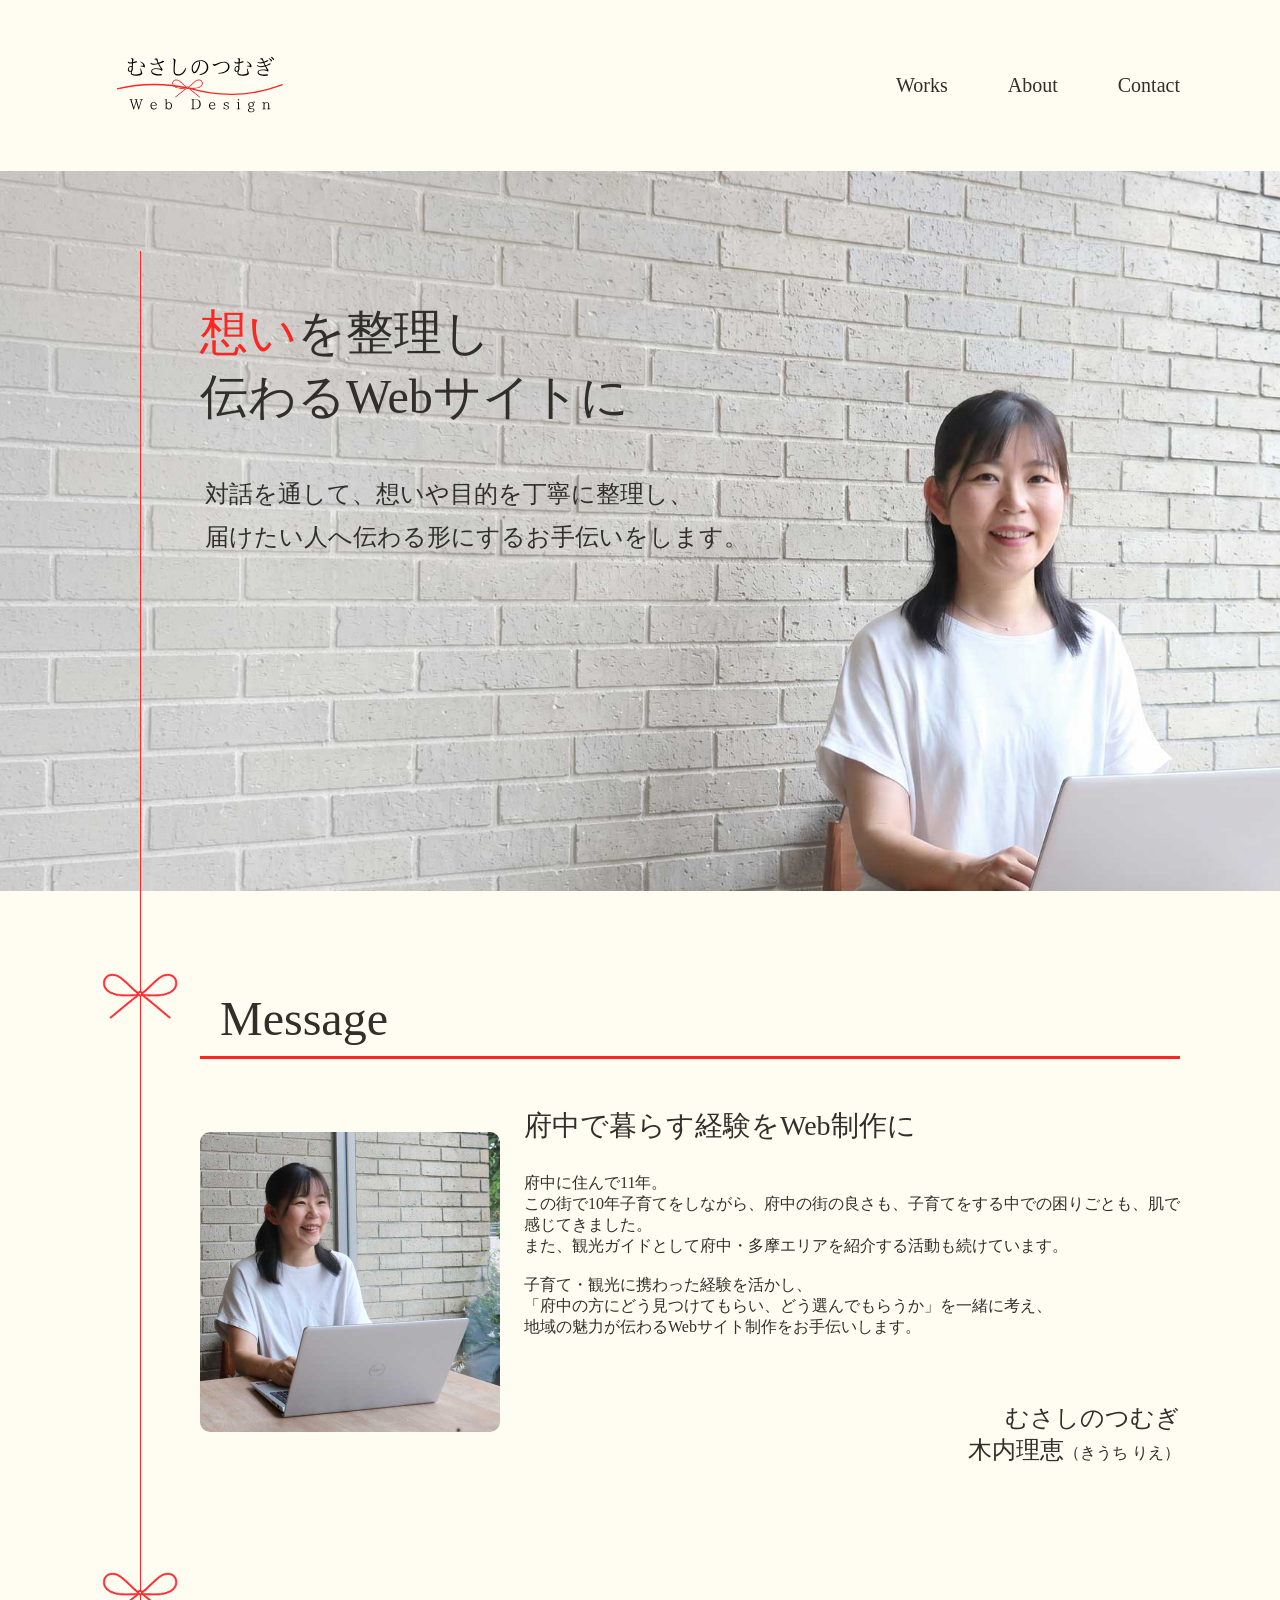
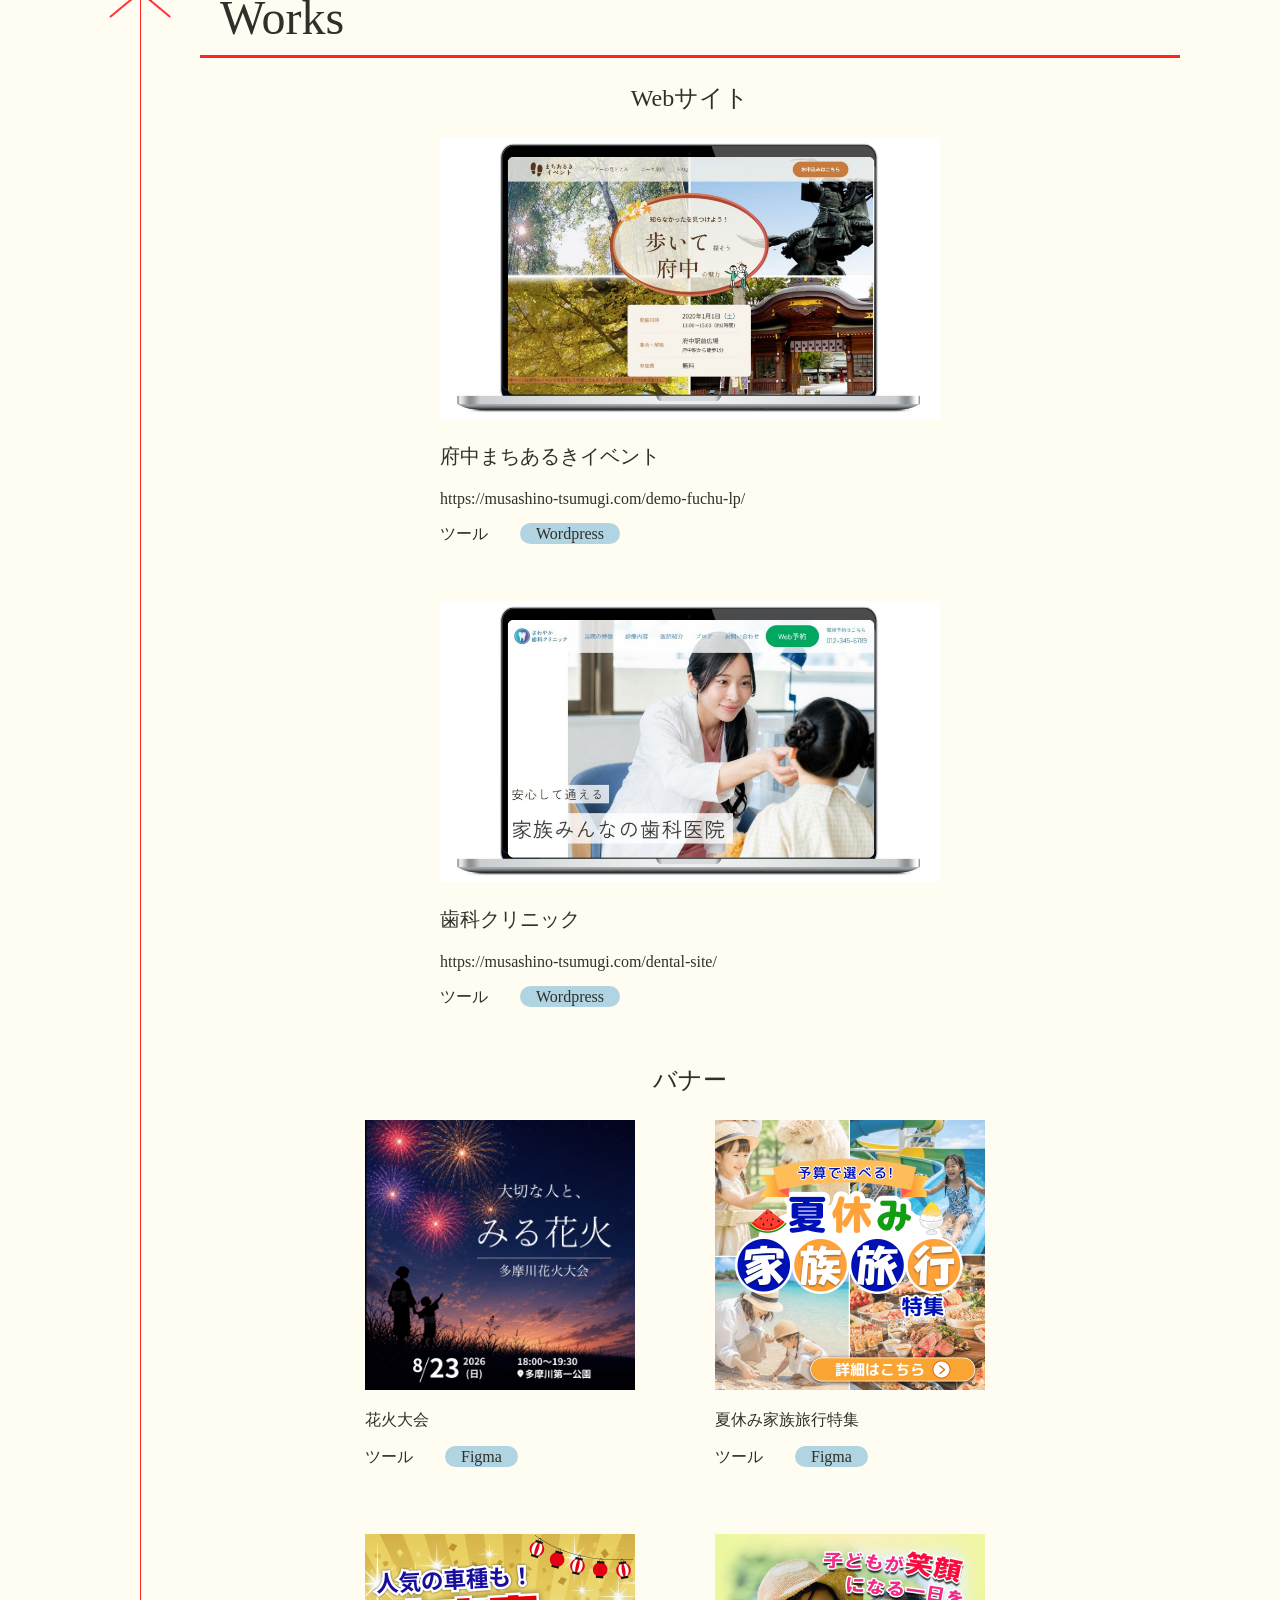
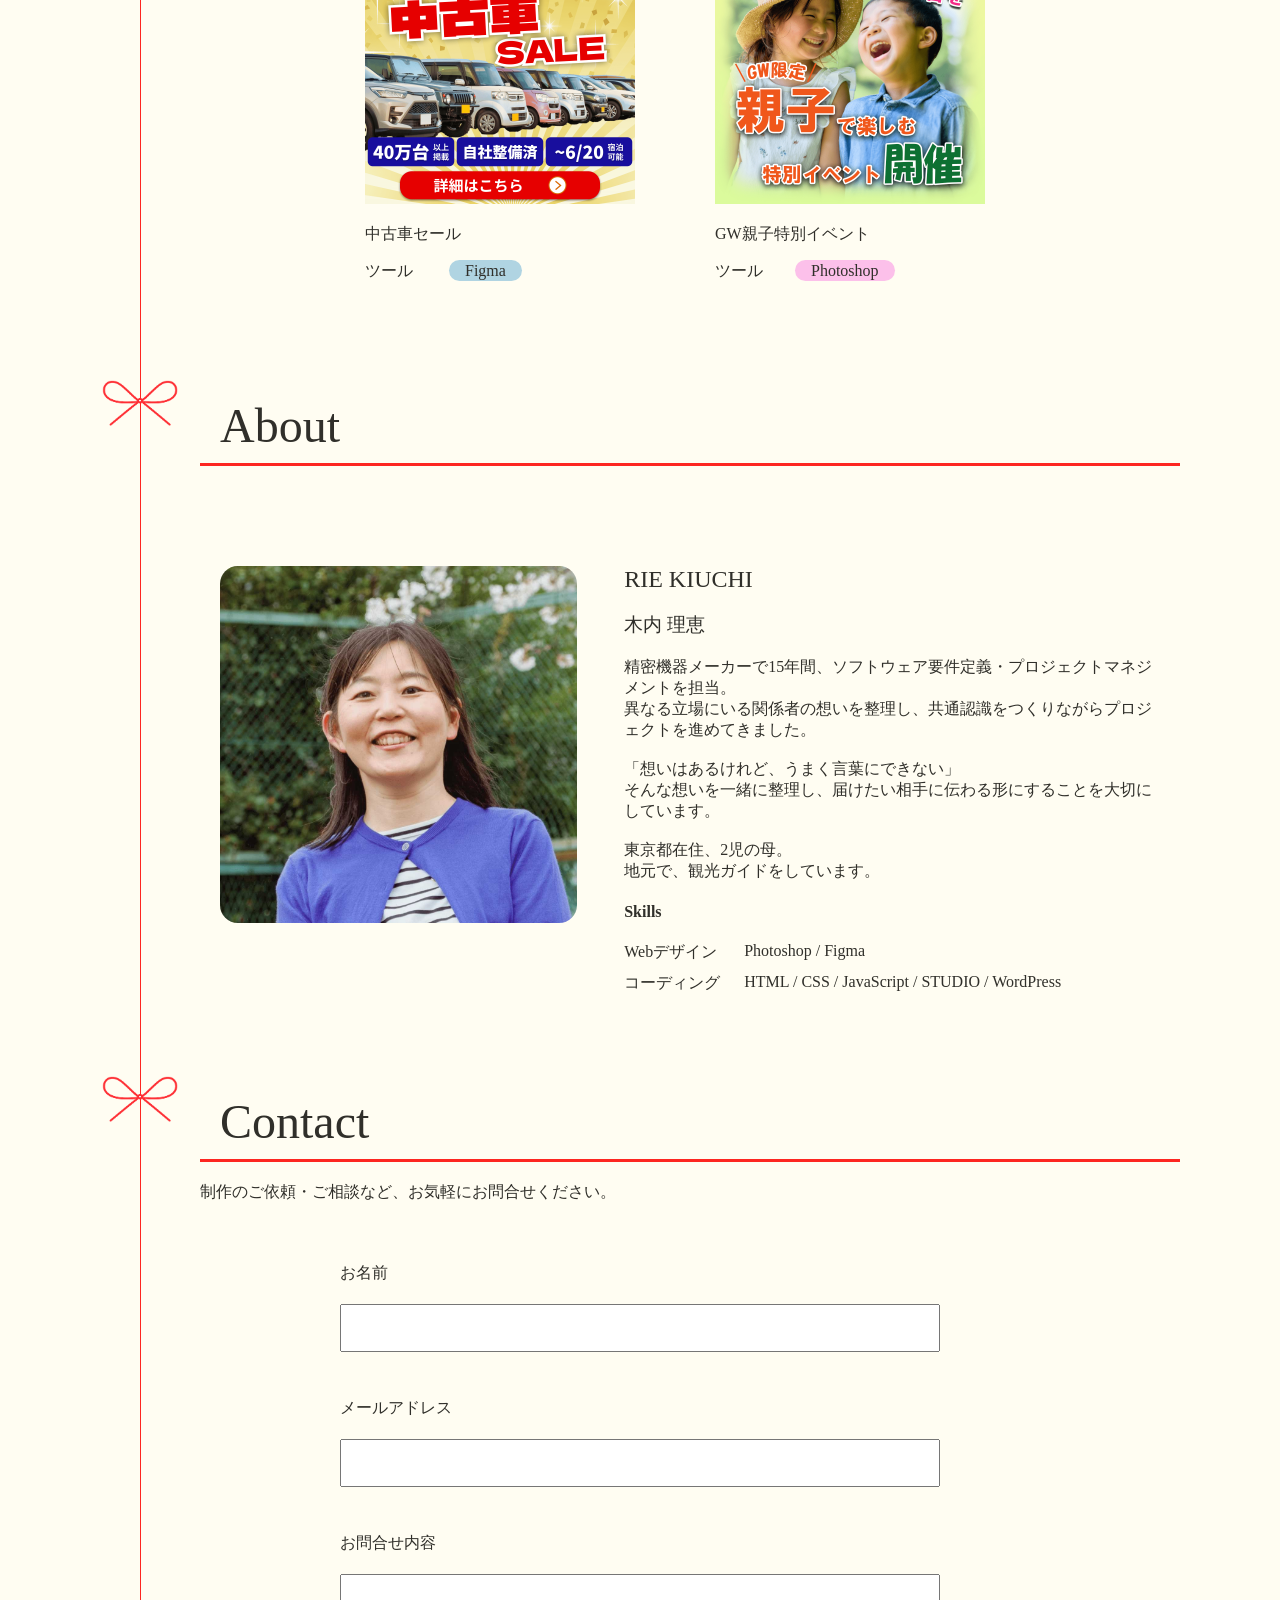
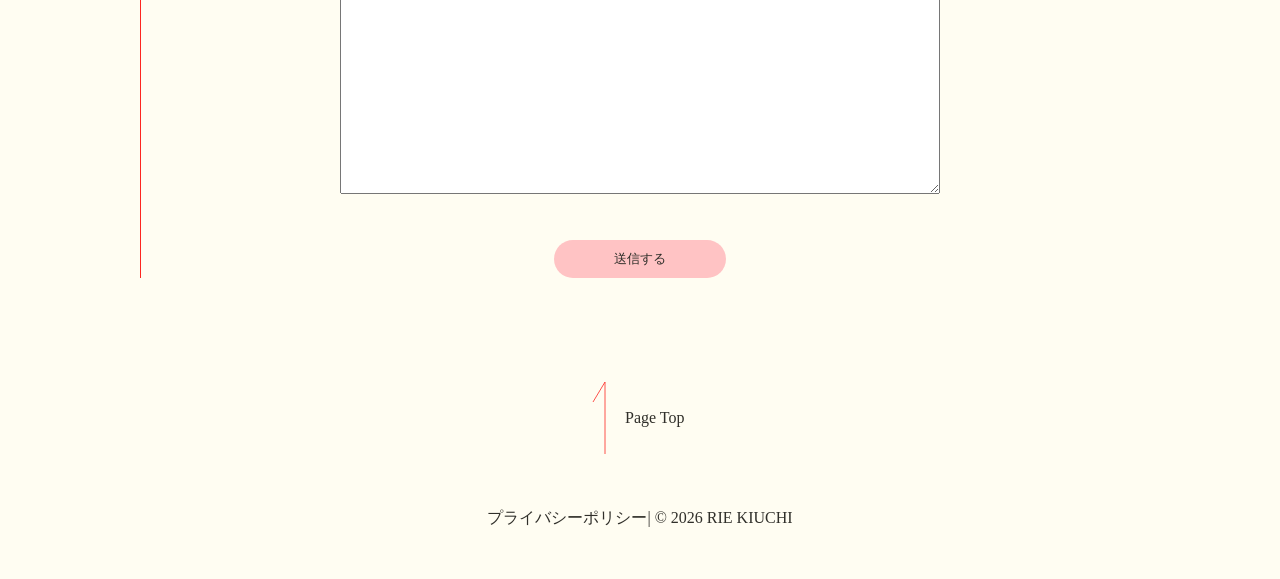
==== index.html @ 9f02e47b "スパム対策を追加" ====
<!doctype html>
<html lang="ja">
  <head>
    <meta charset="UTF-8" />
    <meta
      name="description"
      content="府中・多摩エリアのWebサイト制作を承ります。「府中の方にどう見つけてもらい、どう選んでもらうか」を一緒に考え、地域の魅力が伝わるWebサイト制作をお手伝いします。"
    />
    <meta name="viewport" content="width=device-width, initial-scale=1.0" />
    <link rel="stylesheet" href="css/style.css" />
    <link rel="icon" href="img/favicon.png" />
    <title>
      府中・多摩エリアの小規模事業者向けWebサイト制作｜むさしのつむぎ
    </title>
  </head>
  <body>
    <!-- ヘッダー -->
    <header class="header">
      <!-- 名前 -->
      <div class="header-logo">
        <a href="index.html">
          <img
            class="header-logo-img"
            src="img/musashinotsumugi.svg"
            alt="むさしのつむぎロゴ"
          />
        </a>
      </div>

      <!-- ナビゲーション -->
      <nav id="navigation">
        <ul>
          <li><a href="index.html#works">Works</a></li>
          <li><a href="index.html#about">About</a></li>
          <li><a href="index.html#contact">Contact</a></li>
        </ul>
      </nav>
      <button id="hamburger-button" type="button">
        <span></span>
        <span></span>
        <span></span>
      </button>
    </header>

    <!-- 糸を含めた全体 糸の位置を決めるために、基準を決める -->
    <div class="page-wrapper">
      <!-- Main Visual -->
      <main>
        <article>
          <section id="main-visual">
            <picture>
              <!-- 500px以下：スマホ用 -->
              <source media="(max-width: 500px)" srcset="img/hero-sp.jpg" />
              <!-- 767px以下：タブレット用 -->
              <source media="(max-width: 767px)" srcset="img/hero-tablet.jpg" />
              <!-- 768px以上：PC用 -->
              <img
                class="my-photo"
                src="img/Firefly-hero2expand_2.jpg"
                alt="自画像"
              />
            </picture>
            <div id="thread-line-top"></div>
            <div class="main-message thread-content">
              <h1 class="main-text">
                <span>想い</span>を整理し<br />伝わるWebサイトに
              </h1>
              <h2 class="sub-text">
                対話を通して、想いや目的を丁寧に整理し、<br />
                届けたい人へ伝わる形にするお手伝いをします。
              </h2>
            </div>
          </section>

          <section id="my-message" class="thread-sections">
            <div class="thread-line"></div>
            <div class="thread-content">
              <div class="section-title-wrapper">
                <h2 class="section-title">Message</h2>
                <img class="ribbon-sp" src="img/ribbon2.png" alt="リボン" />
              </div>
              <img class="ribbon-pc" src="img/ribbon2.png" alt="リボン" />
              <div class="message-area">
                <div class="message-photo">
                  <img src="img/my-photo.jpg" alt="自己紹介写真" />
                </div>
                <div class="message-contents">
                  <h3 class="message-title">府中で暮らす経験をWeb制作に</h3>
                  <p>
                    府中に住んで11年。<br />
                    この街で10年子育てをしながら、府中の街の良さも、子育てをする中での困りごとも、肌で感じてきました。<br />
                    また、観光ガイドとして府中・多摩エリアを紹介する活動も続けています。<br />
                    <br />
                    子育て・観光に携わった経験を活かし、<br />
                    「府中の方にどう見つけてもらい、どう選んでもらうか」を一緒に考え、<br />
                    地域の魅力が伝わるWebサイト制作をお手伝いします。<br />
                  </p>
                </div>
                <div class="my-name">
                  <p>
                    むさしのつむぎ<br />
                    木内理恵<span class="my-name-s">（きうち りえ）</span>
                  </p>
                </div>
              </div>
            </div>
          </section>

          <section id="works" class="thread-sections">
            <div class="thread-line"></div>
            <div class="thread-content">
              <div class="section-title-wrapper">
                <h2 class="section-title">Works</h2>
                <img class="ribbon-sp" src="img/ribbon2.png" alt="リボン" />
              </div>
              <img class="ribbon-pc" src="img/ribbon2.png" alt="リボン" />

              <h3 class="works-title">Webサイト</h3>
              <div class="card-area">
                <div class="cards-lp">
                  <img src="img/fuchu-lp-pc.jpg" alt="まち歩きイベントLP" />
                  <p class="card-title">府中まちあるきイベント</p>
                  <p>
                    <a href="https://musashino-tsumugi.com/demo-fuchu-lp/"
                      >https://musashino-tsumugi.com/demo-fuchu-lp/</a
                    >
                  </p>
                  <p>
                    <span class="source">ツール</span
                    ><span class="tool-figma">Wordpress</span>
                  </p>
                </div>
              </div>
              <div class="card-area">
                <div class="cards-lp">
                  <img src="img/clinic.jpg" alt="歯科クリニックHP" />
                  <p class="card-title">歯科クリニック</p>
                  <p>
                    <a href="https://musashino-tsumugi.com/dental-site/"
                      >https://musashino-tsumugi.com/dental-site/</a
                    >
                  </p>
                  <p>
                    <span class="source">ツール</span
                    ><span class="tool-figma">Wordpress</span>
                  </p>
                </div>
              </div>
              <h3 class="works-title">バナー</h3>
              <div class="card-area">
                <div class="cards-banner">
                  <img
                    src="img/14771_kiuchirie_01_fireworks.png"
                    alt="花火大会"
                  />
                  <p>花火大会</p>
                  <p>
                    <span class="source">ツール</span
                    ><span class="tool-figma">Figma</span>
                  </p>
                </div>
                <div class="cards-banner">
                  <img src="img/14771_kiuchirie_01.png" alt="夏休み家族旅行" />
                  <p>夏休み家族旅行特集</p>
                  <p>
                    <span class="source">ツール</span
                    ><span class="tool-figma">Figma</span>
                  </p>
                </div>
                <div class="cards-banner">
                  <img src="img/14771_kiuchirie_02.png" alt="中古車セール" />
                  <p>中古車セール</p>
                  <p>
                    <span class="source">ツール</span>
                    <span class="tool-figma">Figma</span>
                  </p>
                </div>
                <div class="cards-banner">
                  <img
                    src="img/BW_banner_yellow_r2.png"
                    alt="GW親子特別イベント"
                  />
                  <p>GW親子特別イベント</p>
                  <p>
                    <span class="source">ツール</span
                    ><span class="tool-photoshop">Photoshop</span>
                  </p>
                </div>
              </div>
            </div>
          </section>

          <section id="about" class="thread-sections">
            <div class="thread-line"></div>
            <div class="thread-content">
              <div class="section-title-wrapper">
                <h2 class="section-title">About</h2>
                <img class="ribbon-sp" src="img/ribbon2.png" alt="リボン" />
              </div>
              <img class="ribbon-pc" src="img/ribbon2.png" alt="リボン" />
              <div class="about-container">
                <div class="about-img">
                  <img
                    class="about-photo"
                    src="img/my-photo-about.jpg"
                    alt="自分の写真"
                  />
                </div>
                <div class="about-text">
                  <h2>RIE KIUCHI</h2>
                  <h3>木内 理恵</h3>
                  <p>
                    精密機器メーカーで15年間、ソフトウェア要件定義・プロジェクトマネジメントを担当。<br />
                    異なる立場にいる関係者の想いを整理し、共通認識をつくりながらプロジェクトを進めてきました。<br />
                    <br />
                    「想いはあるけれど、うまく言葉にできない」<br />
                    そんな想いを一緒に整理し、届けたい相手に伝わる形にすることを大切にしています。<br />
                    <br />
                    東京都在住、2児の母。<br />
                    地元で、観光ガイドをしています。<br />
                  </p>
                  <h4>Skills</h4>
                  <div id="skill-grid">
                    <div>Webデザイン</div>
                    <div>Photoshop / Figma</div>

                    <div>コーディング</div>
                    <div>HTML / CSS / JavaScript / STUDIO / WordPress</div>
                  </div>
                </div>
              </div>
            </div>
          </section>

          <section id="contact" class="thread-sections">
            <div class="thread-line"></div>
            <div class="thread-content">
              <div class="section-title-wrapper">
                <h2 class="section-title">Contact</h2>
                <img class="ribbon-sp" src="img/ribbon2.png" alt="リボン" />
              </div>
              <img class="ribbon-pc" src="img/ribbon2.png" alt="リボン" />
              <p>制作のご依頼・ご相談など、お気軽にお問合せください。</p>
            </div>

            <!-- 以下、コンタクトフォームのサーバー部分が実装されるまでの仮実装 -->
            <!-- <p>rie.kiuchi.studio@gmail.com</p> -->

            <form id="contact-form" action="send.php" method="post">

              <!-- スパム対策 -->
              <div class="honeypot" aria-hidden="true">
                <label for="website">Website</label>
                <input
                  type="text"
                  name="website"
                  id="website"
                  tabindex="-1"
                  autocomplete="off"
                />
              </div>

              <div class="contact-table">
                <div class="form-row first-row">
                  <div class="table-title">
                    <label for="yourname">お名前</label>
                  </div>
                  <div class="table-input">
                    <input type="text" name="yourname" id="yourname" />
                    <p class="error-message"></p>
                  </div>
                </div>
                <div class="form-row">
                  <div class="table-title">
                    <label for="email">メールアドレス</label>
                  </div>
                  <div class="table-input">
                    <input type="email" name="email" id="email" />
                    <p class="error-message"></p>
                  </div>
                </div>
                <div class="form-row">
                  <div class="table-title">
                    <label for="message">お問合せ内容</label>
                  </div>
                  <div class="table-input">
                    <textarea name="message" id="message"></textarea>
                    <p class="error-message"></p>
                  </div>
                </div>
              </div>
              <input
                type="submit"
                value="送信する"
                id="send-button"
                class="send-button-design"
              />
            </form>
          </section>
        </article>
      </main>
    </div>
    <footer>
      <a href="#" class="pagetop">
        <img class="arrow" src="img/page-top.svg" alt="arrow" />
        <div class="pagetop-text">Page Top</div>
      </a>
      <div class="copyright">
        <a href="privacy/index.html" class="privacy">プライバシーポリシー|</a>
        <span>&copy; 2026 RIE KIUCHI</span>
      </div>
    </footer>
    <script src="js/top.js"></script>
  </body>
</html>
---- css/style.css ----
:root {
  --body-color: #FFFDF2;
  --ribbon-color: #FD2621;
  --button-color: #FFC3C4;
  --text-color: #302f2a;
  --thread-space: 100px; /* 糸のレーンを左に100px確保している */  
  --thread-left: 40px; /* 糸が引かれている左からの位置*/
}

* {
    box-sizing: border-box;
}

html {
    scroll-behavior: smooth;
}

h1,h2,h3 {
    font-weight: 500;
}

body {
    color: var(--text-color);
    margin:0 auto;
    font-family: "Hiragino Mincho ProN", "Shippori Mincho Regular", serif;
    font-weight: 400;
    background-color: var(--body-color);
}

a {
    text-decoration: none;
    color: var(--text-color);
}

a:hover {
    opacity: 50%;
}

.section-title {
    font-size: 48px;
    text-align: left;
    margin-top: 100px;
    margin-bottom: 20px;
    padding: 0 0 10px 20px;
    border-bottom: solid 3px var(--ribbon-color);
}

.ribbon-pc {
    position: absolute;
    left: 0px;
    top: -20px;    
    width: 80px;
    height: 50px;
    z-index: 5;
    opacity: 0;
    transition: opacity 1s ease;     
}

.ribbon-pc.scroll {
    opacity: 1;
}

.ribbon-sp {
    display: none;
}

/* .ribbon-pc(position: absolute)の基準にするため、
   セクション共通で position: relative を持たせる */
.thread-sections {
    position: relative;
    scroll-margin-top: 40px;
}

/* 糸のレーン分、左側を空ける共通クラス。
   各セクションの中身をまとめて1つのdivで囲み、そのdivにだけ付ける。
   margin-leftなのは、中の要素が別途 padding-left を持っていても競合しないようにするため */
.thread-content {
    margin-left: var(--thread-space);
}


/* 糸含む全体 */
.page-wrapper {
    position: relative;
    max-width: 1080px;
    margin: 0 auto;
}

/* 糸 */

/* メインセクションの糸 */
#thread-line-top {
    position: absolute;
    top: 80px;
    left: var(--thread-left);
    width: 1px;
    height: calc(100% + 20px);
    background-color: var(--ribbon-color);
    z-index: 5;
    /* 糸の動き */
    transform: scaleY(0);
    transform-origin: top;
    transition: transform 1.5s ease 0.5s;
}

#thread-line-top.scroll {
    transform: scaleY(1);
}

/* 他セクションの糸 */
.thread-line {
    position: absolute;
    left: var(--thread-left);
    width: 1px;
    height: calc(100% + 100px);
    background-color: var(--ribbon-color);
    z-index: 5;
    transform: scaleY(0);
    transform-origin: top;
    transition: transform 2.5s ease 0.5s;
}

.thread-line.scroll {
    transform: scaleY(1);
}

/* 最後のセクションのみ糸を短く */
#contact .thread-line {
    height: 100%;
}

/* ナビゲーション */
#hamburger-button {
    display: none;
}

.header{
    max-width: 1700px;
    margin: 50px auto;
    display: flex;
    justify-content: space-between;
    align-items: center;
    padding: 0 100px;
}

.header-logo {
    width: 200px;
}

.header-logo-img {
    width: 100%;
}

#navigation ul {
    font-size: 20px;
    display: flex;
    padding-left: 0;
    column-gap: 60px;
}

#navigation li {
    list-style: none;
}

#navigation a:hover {
    /* text-decoration: underline; */
    opacity: 50%;
}


/* Main Visual */
#main-visual {
    position: relative;
    /* height: 80vh; */
    height: clamp(600px, 80vh, 750px);
}

.main-message {
    width: 60%;
}

.main-text {
    position: relative; 
    font-size: 48px;
    z-index: 12;
    margin: 0;
    padding: 130px 0 0 0;
    font-weight: 300;
}

.main-text > span {
    color: var(--ribbon-color);
}

.sub-text{
    position: relative;
    padding: 24px 0 0 5px;
    z-index: 11;
    font-size: 24px;   
    font-weight: 300;
    line-height: 1.8;
}

.my-photo {
    /* ヒーローエリアの画像は、pagewrapper=1080pxより左右200pxずつ大きめに表示する */
    position: absolute;
    left: -200px;
    width: calc(100% + 400px);
    height: 100%;
    object-fit: cover;
    object-position: right center;
    z-index: 1;
}

/* Message */
.message-area {
    display: grid;
    grid-template-columns: 300px 1fr;
    grid-template-areas:
        "photo contents"
        "photo name";
    align-items: center;
    gap: 24px;
}

.message-photo {
    grid-area: photo;
    width: 300px;
}

.message-photo img {
    width: 100%;
    border-radius: 10px;
}

.message-contents {
    grid-area: contents;
}

.message-title {
    font-size: 28px;
    font-weight: 400;
}

.my-name {
    text-align: right;
    font-size: 24px;
}


.my-name-s {
    font-size: 16px;   
}

/* Works */

.works-title{
    font-size: 24px;
    text-align: center;
}

.card-area {
    display: flex;
    flex-wrap: wrap;
    justify-content: center;
    gap: 50px 50px;
    margin-bottom: 40px;
}

.card-title {
    font-size: 20px;
    font-weight: 400;
}

.cards-lp{
    width: 500px;
}

.cards-banner{
    width: 300px;
}

.cards-lp > img {
    width: 100%;
}

.cards-banner > img {
    width: 90%;
}

.source {
    display: inline-block;
    width: 80px;
}

.tool-figma {
    background-color: #B0D4E2;
    text-align: center;
    border-radius: 12px;
    padding: 2px 16px;    
}

.tool-photoshop {
    background-color: #FCC0EA;
    text-align: center;
    border-radius: 12px;
    padding: 2px 16px;
}

.tool-wordpress {
    background-color: #a4e7cb;
    text-align: center;
    border-radius: 12px;
    padding: 2px 16px;
}


/* About */

.about-container {
    display: flex;
    gap: 0 5%;
    margin-top: 100px;
    padding: 0 20px;
}

.about-img {
    width: 40%;
}

.about-photo {
    width: 100%;
    border-radius: 5%;
}

.about-text {
    width: 60%;
}

.about-text > h2 {
    margin: 0;
}

#skill-grid {
    display: grid;
    grid-template-columns: 120px 1fr;
    row-gap: 10px;
}

/* Contact */

/* #contact-form {
    display: none;
} */

.contact-table {
    width: 60%;
    max-width: 600px;
    margin: 40px auto 0;
}

.form-row {
    display: flex;
    flex-direction: column;
}

.table-title {
    padding: 20px 0 10px 0;    
}

.table-input {
    padding: 10px 0;
}

#yourname, #email {
    width: 100%;
    height: 48px;
}

#message {
    width: 100%;
    height: 220px;
}

.send-button-design {
    display: block; /* 中央揃えするためにはdivにする必要がある */
    width: fit-content; /* input(置換要素)以外(a, buttonなど)でも幅を中身に合わせて中央揃えを効かせる */
    margin: 16px auto 0;
    background-color: var(--button-color);
    border: none;
    padding: 10px 60px;
    border-radius: 30px;
    cursor: pointer;
    font-size: 20apx;
    font-family: inherit; /* 親を継承 */
    text-decoration: none;
    color: inherit; /* 親を継承 */
}

.send-button-design:hover{
    opacity: 0.8;
}

.error-message {
    color: var(--ribbon-color);
}

/* Footer */
.copyright {
    text-align: center;
    margin: 0 0 50px 0;
}

.privacy {
    text-decoration: none;
    color: var(--text-color);
}

.pagetop {
    display: flex;
    align-items: center;
    height: 80px;
    width: 110px;
    margin: 100px auto 50px auto;
    text-decoration: none;
    color: var(--text-color);
}

.arrow {
    height: 100%;
}

.pagetop:hover {
    opacity: 50%;
}

/* Privacy Policy */
.policy-content {
    max-width: 800px;
    margin: 0 auto;
    padding: 60px 40px 100px;
}

.policy-title {
    font-size: 40px;
    font-weight: 500;
    margin: 0 0 40px;
    padding-bottom: 16px;
    border-bottom: solid 3px var(--ribbon-color);
}

.policy-lead {
    line-height: 1.9;
    margin-bottom: 60px;
}

.policy-section {
    margin-bottom: 50px;
}

.policy-heading {
    font-size: 22px;
    font-weight: 500;
    margin: 0 0 16px;
    padding-bottom: 8px;
    border-bottom: solid 2px var(--ribbon-color);
}

.policy-subheading {
    font-size: 18px;
    font-weight: 500;
    margin: 24px 0 12px;
}

.policy-section p,
.policy-section ul,
.policy-section ol {
    line-height: 1.9;
    margin: 0 0 12px;
}

.policy-section ul,
.policy-section ol {
    padding-left: 1.4em;
}

.policy-end {
    text-align: right;
    margin: 0 0 80px;
}

.policy-home-link {
    display: inline-block;
    color: inherit;
}

/* Thank You */
#thankyou {
    width: 50%;
    margin: 200px auto 0 auto;
    text-align: center;
}

#thankyou .contents {
    margin: 10px 0 50px 0;
}

#home-button {
    font-size: 20px;
    background-color: var(--button-color);
    border: none;
    padding: 5px 30px;
    border-radius: 30px;
    font-family: inherit;
    text-decoration: none;
}

#home-button:visited {
    color: inherit;
}

#home-button:hover {
    opacity: 0.8;
}

/* スパム対策 */
.honeypot {
  position: absolute;
  left: -9999px;
}

@media (max-width: 767px) {
    .policy-content {
        padding: 40px 20px 80px;
    }

    .policy-title {
        font-size: 28px;
    }

    .policy-heading {
        font-size: 20px;
    }
}


@media (max-width: 767px) {
    /* メニュー開いている間はスクロール禁止 */
    body.menu-open {
        overflow: hidden;
    }

    /* SPでは糸のレーンを使わないので、共通の左空けをリセット。
       代わりに全セクション共通で左右にpaddingを効かせる */
    .thread-content {
        margin-left: 0;
        padding: 0 40px;
    }

    /* ヘッダ */
    .header {
        margin: 20px auto;
        position: relative;
        padding: 0 20px;     
    }

    .header-logo {
        width: 140px;
    }

    #navigation {
        display: none; /* 閉じている間は要素そのものを消し、クリック/フォーカスとも当たらないようにする */
        position: fixed;
    }

    #navigation.is-opened {
        display: block;
        width: 100vw;
        height: 100vh;
        top: 0px;
        background-color: rgb(100, 100, 100, 0.8) ;
        z-index: 20;
    }

    #navigation ul {
        flex-direction: column;
        align-items: center;
        gap: 50px;
        width: 80vw;
        height: 100vh;
        margin: 0;
        padding-top: 100px;
        border-radius: 0 10px 10px 0;
        background-color: var(--body-color);
        transform: translateX(-80vw);
        transition: 0.5s;
    }

    #navigation.is-opened ul {
        transform: translateX(0);
    }

    #hamburger-button {
        display: flex;
        flex-direction: column;
        justify-content: space-between;
        gap: 10px;
        color: var(--ribbon-color);
        border: none;
        background-color: transparent;
        cursor: pointer;
        margin-right: 20px;
        z-index: 30;
    }

    #hamburger-button span {
        width: 30px;
        height: 2px;
        background-color: var(--ribbon-color);
        transition: 0.3s;
    }

    #hamburger-button.is-opened span:nth-of-type(1){
        transform: translateY(12px) rotate(45deg);
    }

    #hamburger-button.is-opened span:nth-of-type(2){
        opacity: 0;
    }

    #hamburger-button.is-opened span:nth-of-type(3){
        transform: translateY(-12px) rotate(-45deg);
    }

    /* 各セクションのタイトル */
    .section-title-wrapper {
        position: relative;
    }

    .section-title {
        font-size: 24px;
        margin: 50px 0 20px 0; /* 左右の余白は共通の.thread-contentのpaddingに任せる */
        padding: 0 0 6px 0;
        text-align: center;
        border-bottom: solid 1px var(--ribbon-color);
    }

    .ribbon-sp {
        display: block;
        position: absolute;
        left: -20px;
        top: 30px;    
        width: 40px;
        height: 25px;
        z-index: 5;      
    }

    /* Main Visual */    
    .main-message {
        width: 100%;
        padding-left: 60px;
    }

    .main-text {
        font-size: 32px;
    }

    .sub-text {
        font-size: 14px;
    }

    .my-photo {
        left: 0;
        width: 100%;
    }

    /* 糸 */
    .thread-line {
        display: none;
    }

    #thread-line-top {
        height: 350px;
        width: 1px;
    }

    /* SP側のリボンは、Section titleを親とする*/
    .ribbon-pc {
        display: none;      
    }
    
    /* Message */
    .message-area {
        grid-template-columns: 1fr;
        grid-template-areas:
            "contents"
            "photo"
            "name";
    }

    .message-photo {
        width: 80%;
        margin: 0 auto;
    }

    /* Works */
    .works-title {
        font-size: 16px;
    }

    .cards-lp,
    .cards-banner{
        width: 80%;
    }

    .cards-lp a {
        font-size: 12px;
    }

    .cards-lp > img,
    .cards-banner > img {
        width: 100%;
    }

    /* About */
    .about-container {
        display: block;
        margin: 0;
        padding: 0; /* 左右の余白は共通の.thread-contentのpaddingに任せる */
        font-size: 14px;
    }

    .about-img {
        width: 80%;
        margin: 30px auto 0;
    }

    .about-text {
        width: 100%;
    }

    .about-text > h2 {
        margin: 0;
    }

    .skill-title {
        display: inline-block;
        width: 120px;
    }

    
    /* Contact */
    /* 左右の余白は共通の.thread-contentのpaddingに任せる */

    .contact-table {
        width: 80%;
    }

}
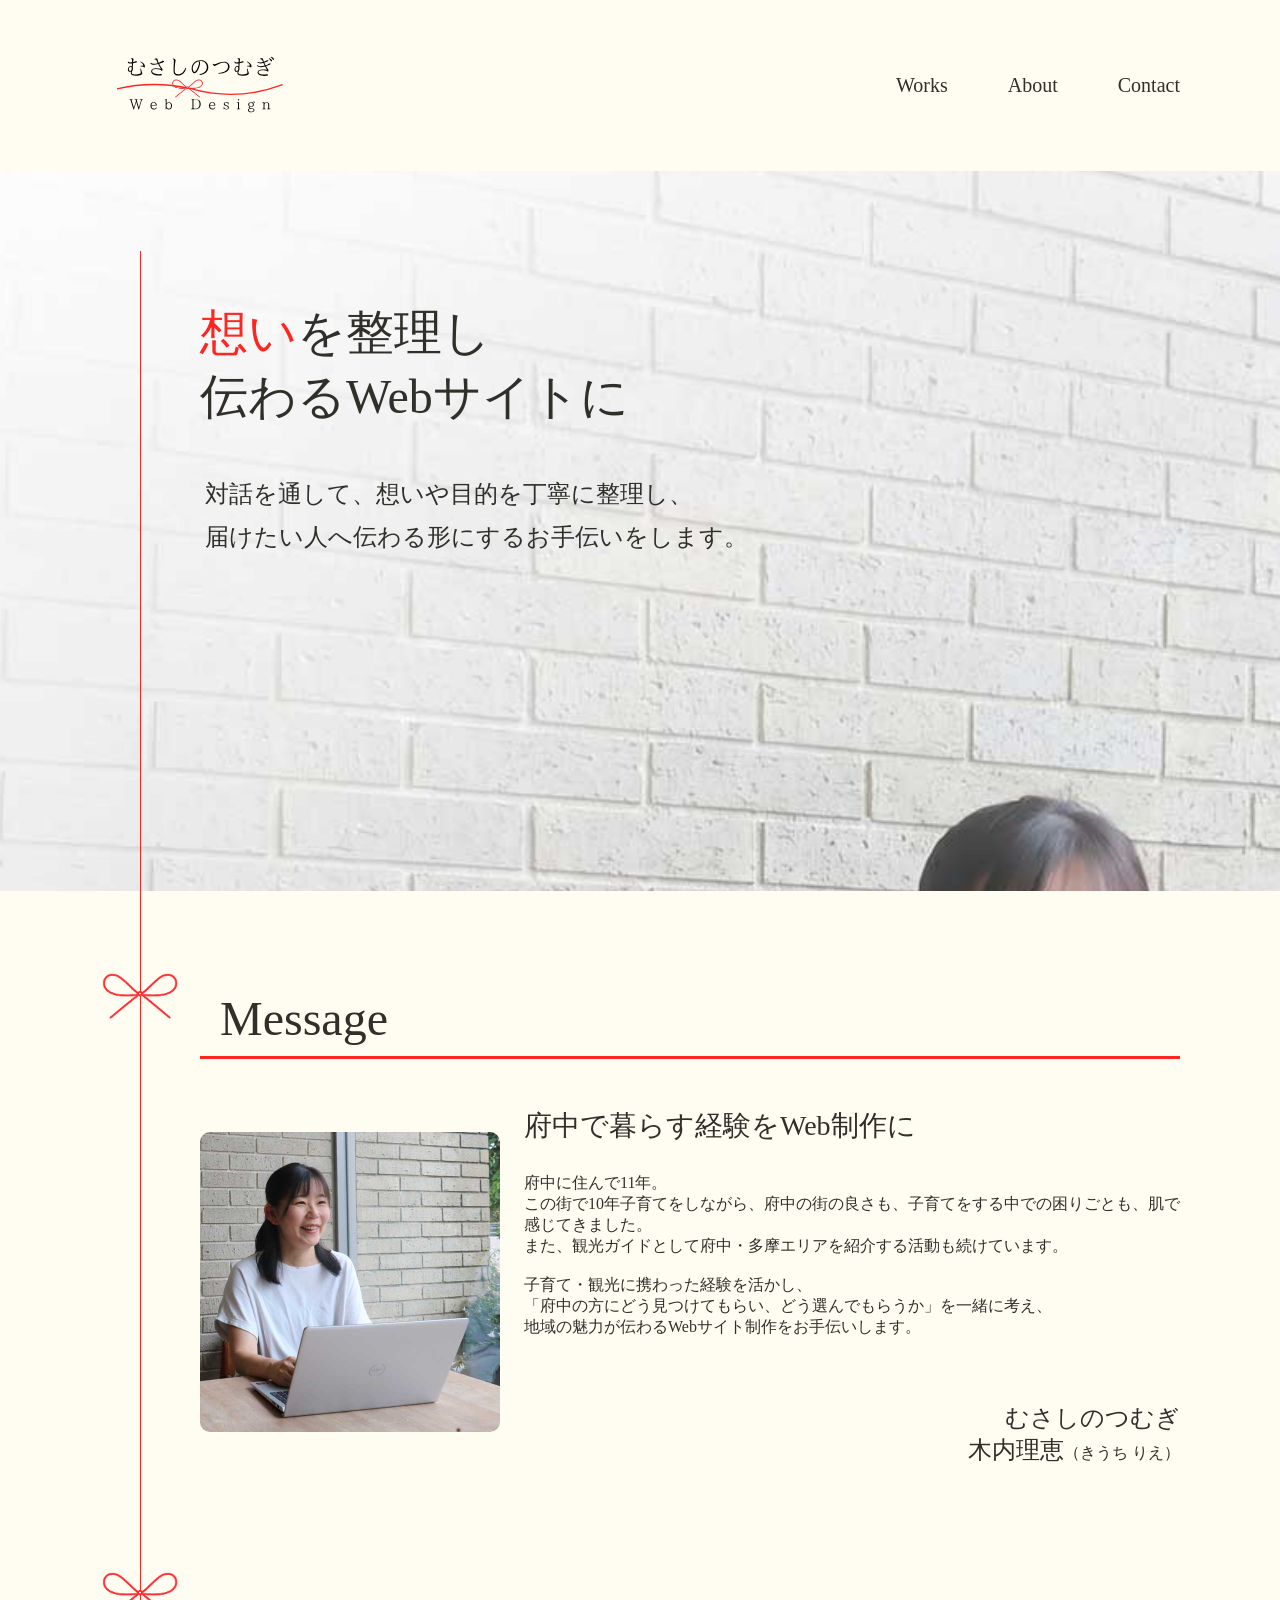
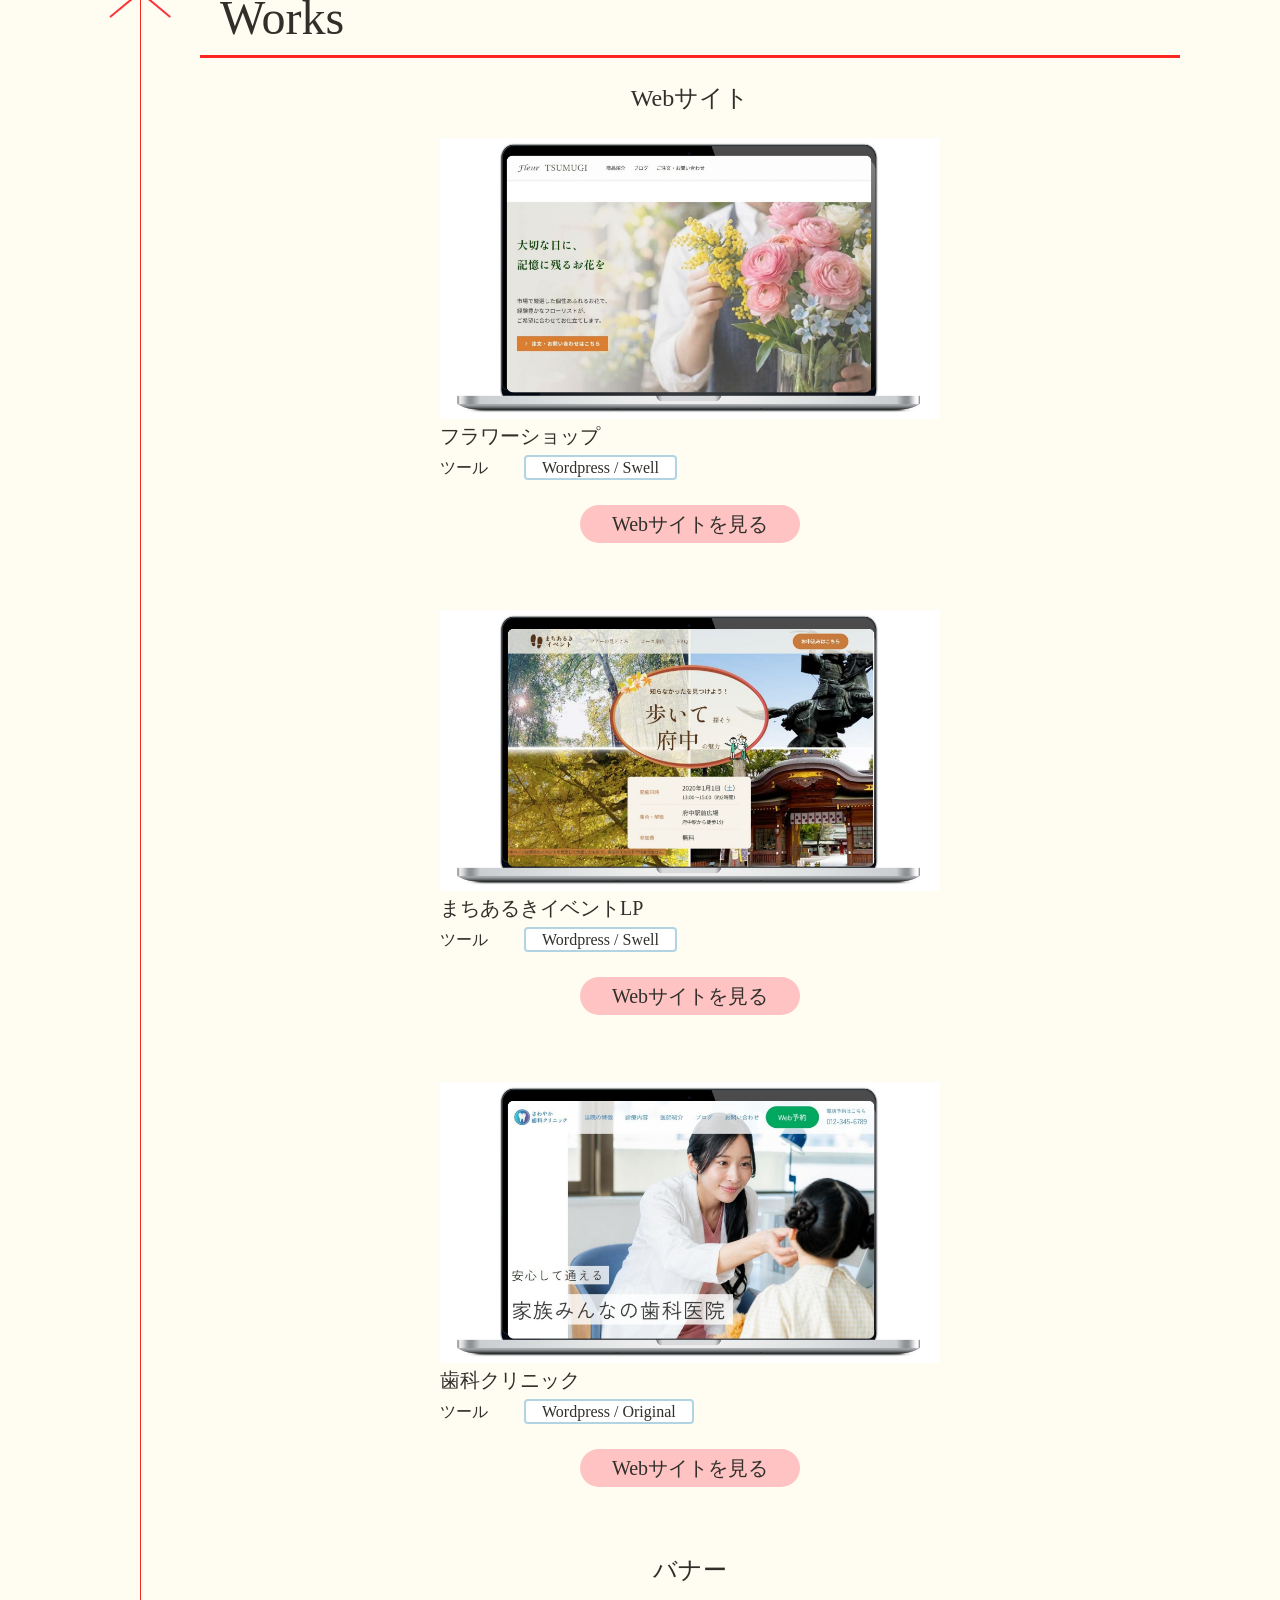
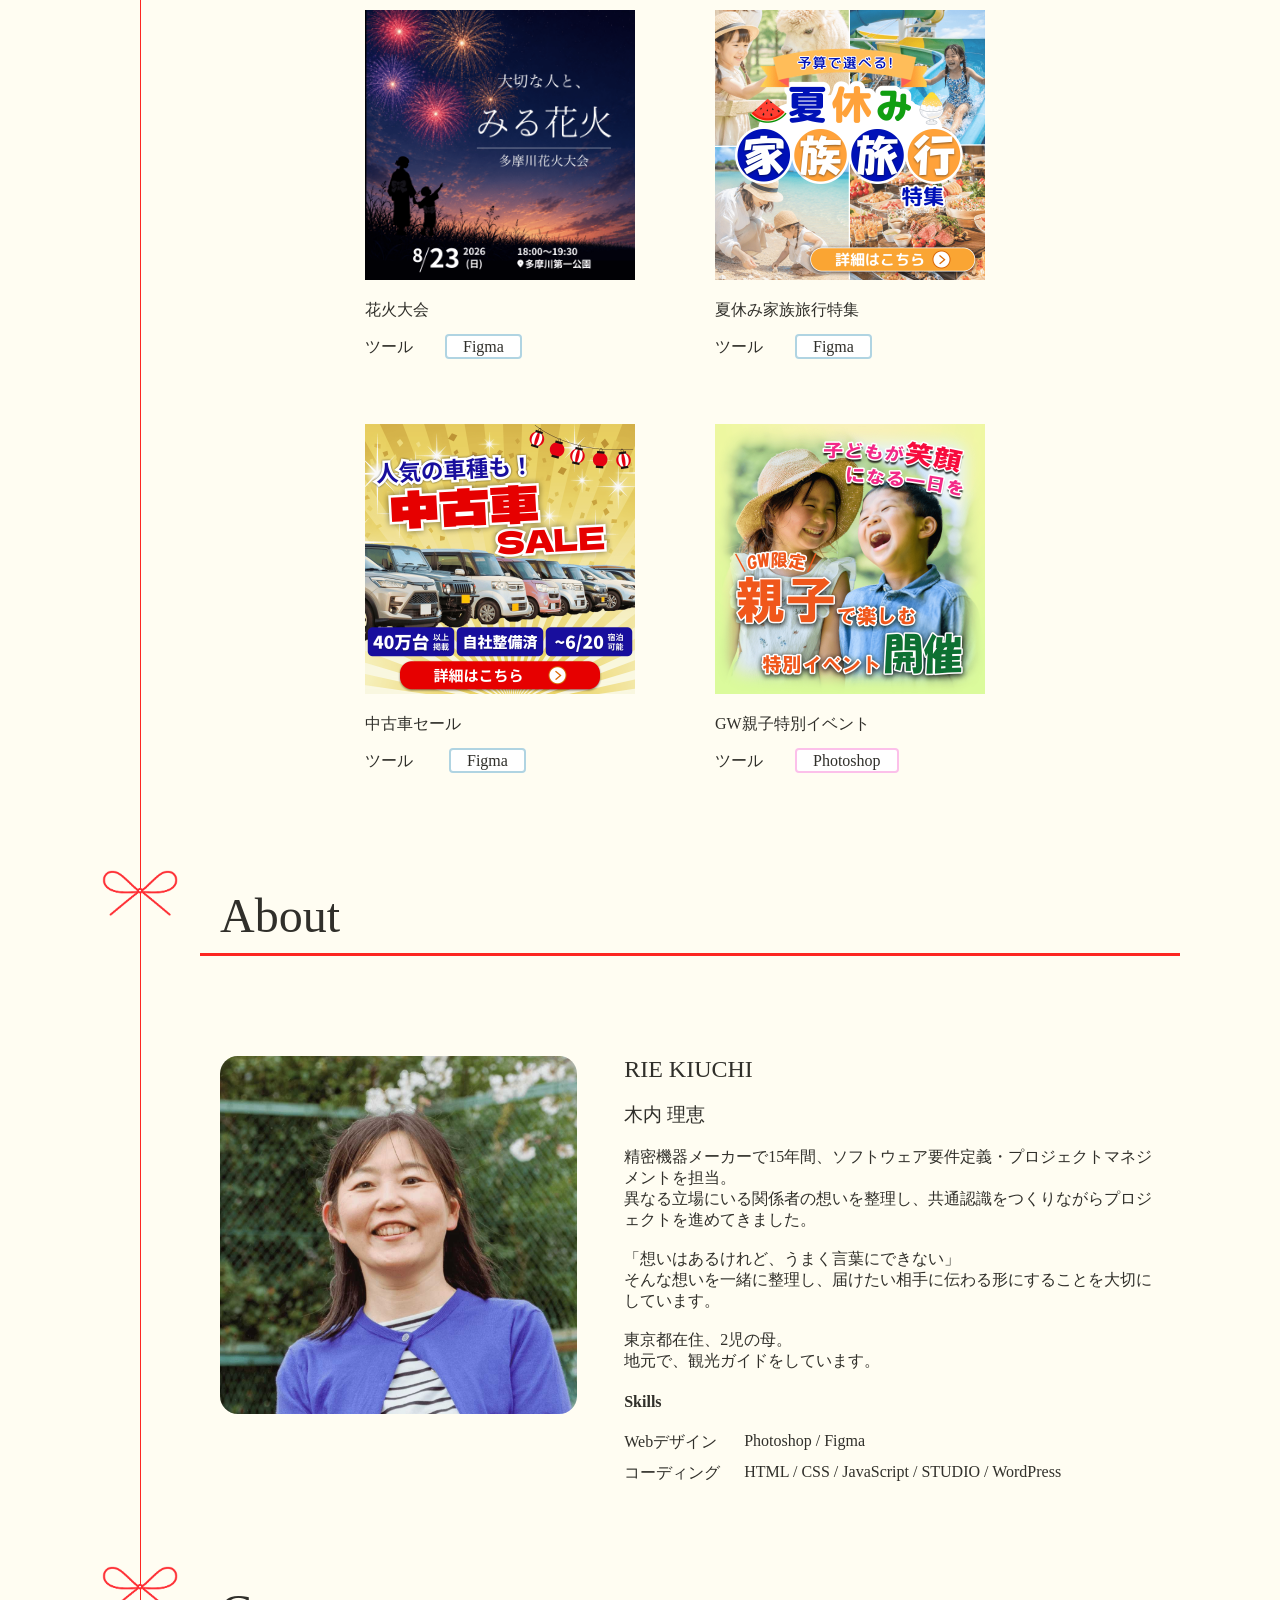
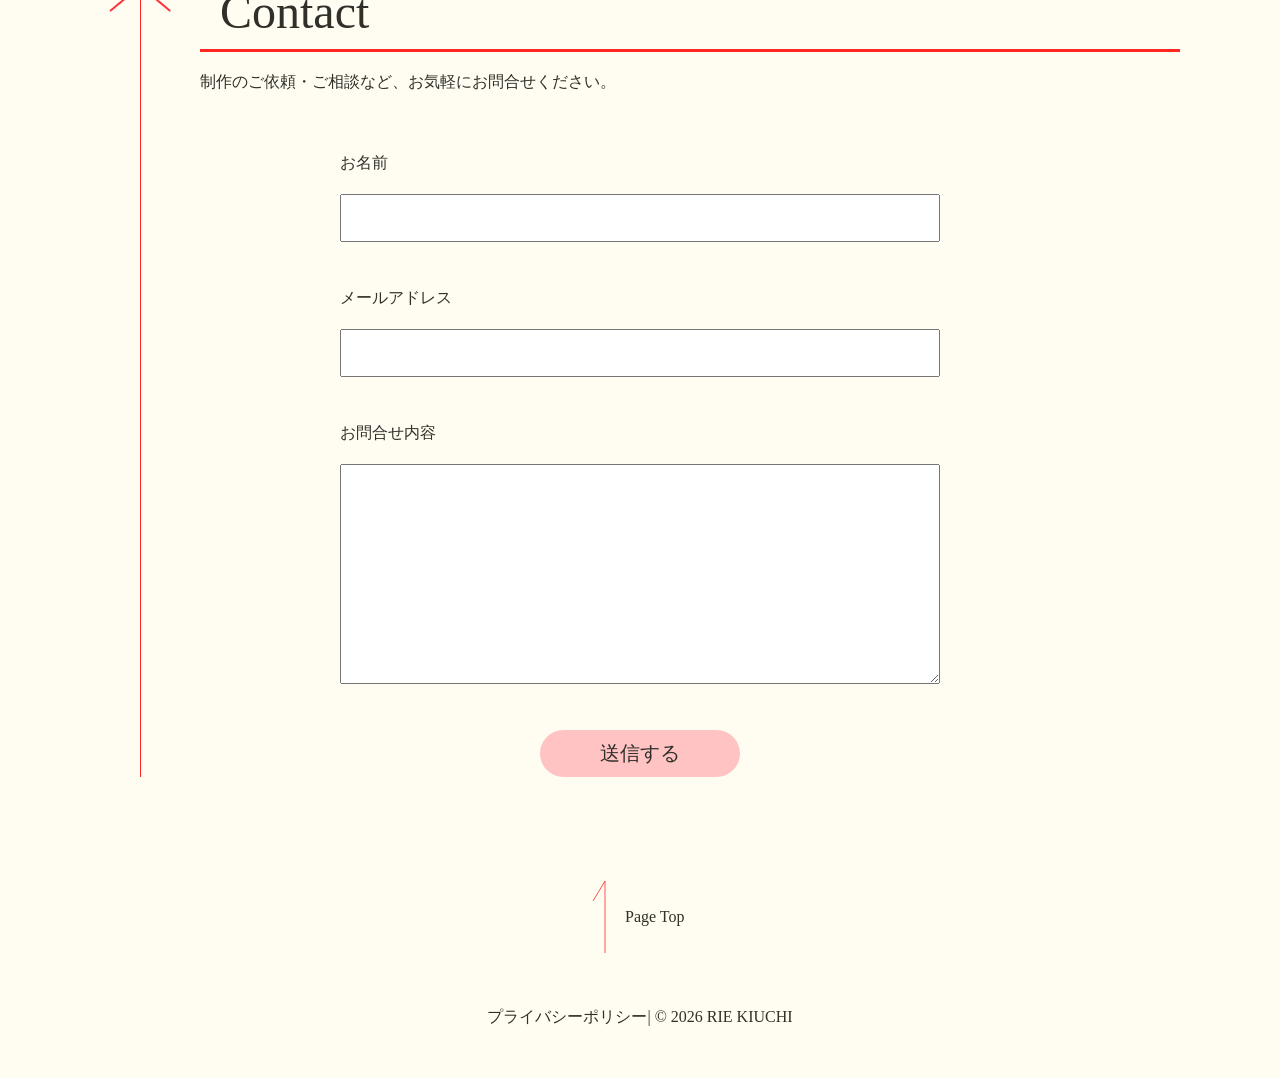
==== commit 5ecba383: "Webサイトにフラワーショップを追加、Webサイト側のカードデザインを修正" ====
--- a/index.html
+++ b/index.html
@@ -118,32 +118,41 @@
               <h3 class="works-title">Webサイト</h3>
               <div class="card-area">
                 <div class="cards-lp">
+                  <img src="img/Fleur_PC.jpg" alt="花屋フルールつむぎHP" />
+                  <div class="card-title">フラワーショップ</div>
+                  <div class="card-tool">
+                    <span class="source">ツール</span>
+                    <span class="tool-tag tool-figma">Wordpress / Swell</span>
+                  </div>
+                  <div class="card-visit">
+                    <a class="card-visit-button" href="https://musashino-tsumugi.com/fleur-tsumugi/">Webサイトを見る</a>
+                  </div>
+                </div>
+              </div>
+              <div class="card-area">
+                <div class="cards-lp">
                   <img src="img/fuchu-lp-pc.jpg" alt="まち歩きイベントLP" />
-                  <p class="card-title">府中まちあるきイベント</p>
-                  <p>
-                    <a href="https://musashino-tsumugi.com/demo-fuchu-lp/"
-                      >https://musashino-tsumugi.com/demo-fuchu-lp/</a
-                    >
-                  </p>
-                  <p>
-                    <span class="source">ツール</span
-                    ><span class="tool-figma">Wordpress</span>
-                  </p>
+                  <div class="card-title">まちあるきイベントLP</div>
+                  <div class="card-tool">
+                    <span class="source">ツール</span>
+                    <span class="tool-tag tool-figma">Wordpress / Swell</span>
+                  </div>
+                  <div class="card-visit">
+                    <a class="card-visit-button" href="https://musashino-tsumugi.com/demo-fuchu-lp/">Webサイトを見る</a>
+                  </div>
                 </div>
               </div>
               <div class="card-area">
                 <div class="cards-lp">
                   <img src="img/clinic.jpg" alt="歯科クリニックHP" />
-                  <p class="card-title">歯科クリニック</p>
-                  <p>
-                    <a href="https://musashino-tsumugi.com/dental-site/"
-                      >https://musashino-tsumugi.com/dental-site/</a
-                    >
-                  </p>
-                  <p>
-                    <span class="source">ツール</span
-                    ><span class="tool-figma">Wordpress</span>
-                  </p>
+                  <div class="card-title">歯科クリニック</div>
+                  <div class="card-tool">
+                    <span class="source">ツール</span>
+                    <span class="tool-tag tool-figma">Wordpress / Original</span>
+                  </div>
+                  <div class="card-visit">
+                    <a class="card-visit-button" href="https://musashino-tsumugi.com/dental-site/">Webサイトを見る</a>
+                  </div>
                 </div>
               </div>
               <h3 class="works-title">バナー</h3>
@@ -156,7 +165,7 @@
                   <p>花火大会</p>
                   <p>
                     <span class="source">ツール</span
-                    ><span class="tool-figma">Figma</span>
+                    ><span class="tool-tag tool-figma">Figma</span>
                   </p>
                 </div>
                 <div class="cards-banner">
@@ -164,7 +173,7 @@
                   <p>夏休み家族旅行特集</p>
                   <p>
                     <span class="source">ツール</span
-                    ><span class="tool-figma">Figma</span>
+                    ><span class="tool-tag tool-figma">Figma</span>
                   </p>
                 </div>
                 <div class="cards-banner">
@@ -172,7 +181,7 @@
                   <p>中古車セール</p>
                   <p>
                     <span class="source">ツール</span>
-                    <span class="tool-figma">Figma</span>
+                    <span class="tool-tag  tool-figma">Figma</span>
                   </p>
                 </div>
                 <div class="cards-banner">
@@ -183,7 +192,7 @@
                   <p>GW親子特別イベント</p>
                   <p>
                     <span class="source">ツール</span
-                    ><span class="tool-photoshop">Photoshop</span>
+                    ><span class="tool-tag tool-photoshop">Photoshop</span>
                   </p>
                 </div>
               </div>
@@ -247,7 +256,6 @@
             <!-- <p>rie.kiuchi.studio@gmail.com</p> -->
 
             <form id="contact-form" action="send.php" method="post">
-
               <!-- スパム対策 -->
               <div class="honeypot" aria-hidden="true">
                 <label for="website">Website</label>
--- a/css/style.css
+++ b/css/style.css
@@ -3,6 +3,11 @@
   --ribbon-color: #FD2621;
   --button-color: #FFC3C4;
   --text-color: #302f2a;
+  --figma-color: #B0D4E2;
+  --photoshop-color: #FCC0EA;
+  --wordpress-color: #a4e7cb;
+  --tag-bg-color: #ffffff;
+  --fontsize-button: 20px;
   --thread-space: 100px; /* 糸のレーンを左に100px確保している */  
   --thread-left: 40px; /* 糸が引かれている左からの位置*/
 }
@@ -270,6 +275,7 @@
 .card-title {
     font-size: 20px;
     font-weight: 400;
+    margin-bottom: 8px;
 }
 
 .cards-lp{
@@ -293,27 +299,40 @@
     width: 80px;
 }
 
+.card-tool {
+    margin-bottom: 32px;
+}
+
+.card-visit {
+    text-align: center;
+    margin-bottom: 32px;
+}
+
+.card-visit-button {
+    font-size: var(--fontsize-button);
+    background-color: var(--button-color);
+    padding: 8px 32px;
+    border-radius: 30px;
+}
+
+.tool-tag {
+    text-align: center;
+    border-radius: 4px;
+    padding: 2px 16px;
+    background-color: var(--tag-bg-color);
+}
+
 .tool-figma {
-    background-color: #B0D4E2;
-    text-align: center;
-    border-radius: 12px;
-    padding: 2px 16px;    
+    border: 2px solid var(--figma-color);  
 }
 
 .tool-photoshop {
-    background-color: #FCC0EA;
-    text-align: center;
-    border-radius: 12px;
-    padding: 2px 16px;
+    border: 2px solid var(--photoshop-color);
 }
 
 .tool-wordpress {
-    background-color: #a4e7cb;
-    text-align: center;
-    border-radius: 12px;
-    padding: 2px 16px;
-}
-
+    border: 1px solid var(--wordpress-color);
+}
 
 /* About */
 
@@ -391,7 +410,7 @@
     padding: 10px 60px;
     border-radius: 30px;
     cursor: pointer;
-    font-size: 20apx;
+    font-size: var(--fontsize-button);
     font-family: inherit; /* 親を継承 */
     text-decoration: none;
     color: inherit; /* 親を継承 */
@@ -722,6 +741,15 @@
         width: 100%;
     }
 
+    .source {
+        font-size: 12px;
+        width: 60px;
+    }
+
+    .tool-tag {
+        font-size: 12px;
+    }
+
     /* About */
     .about-container {
         display: block;
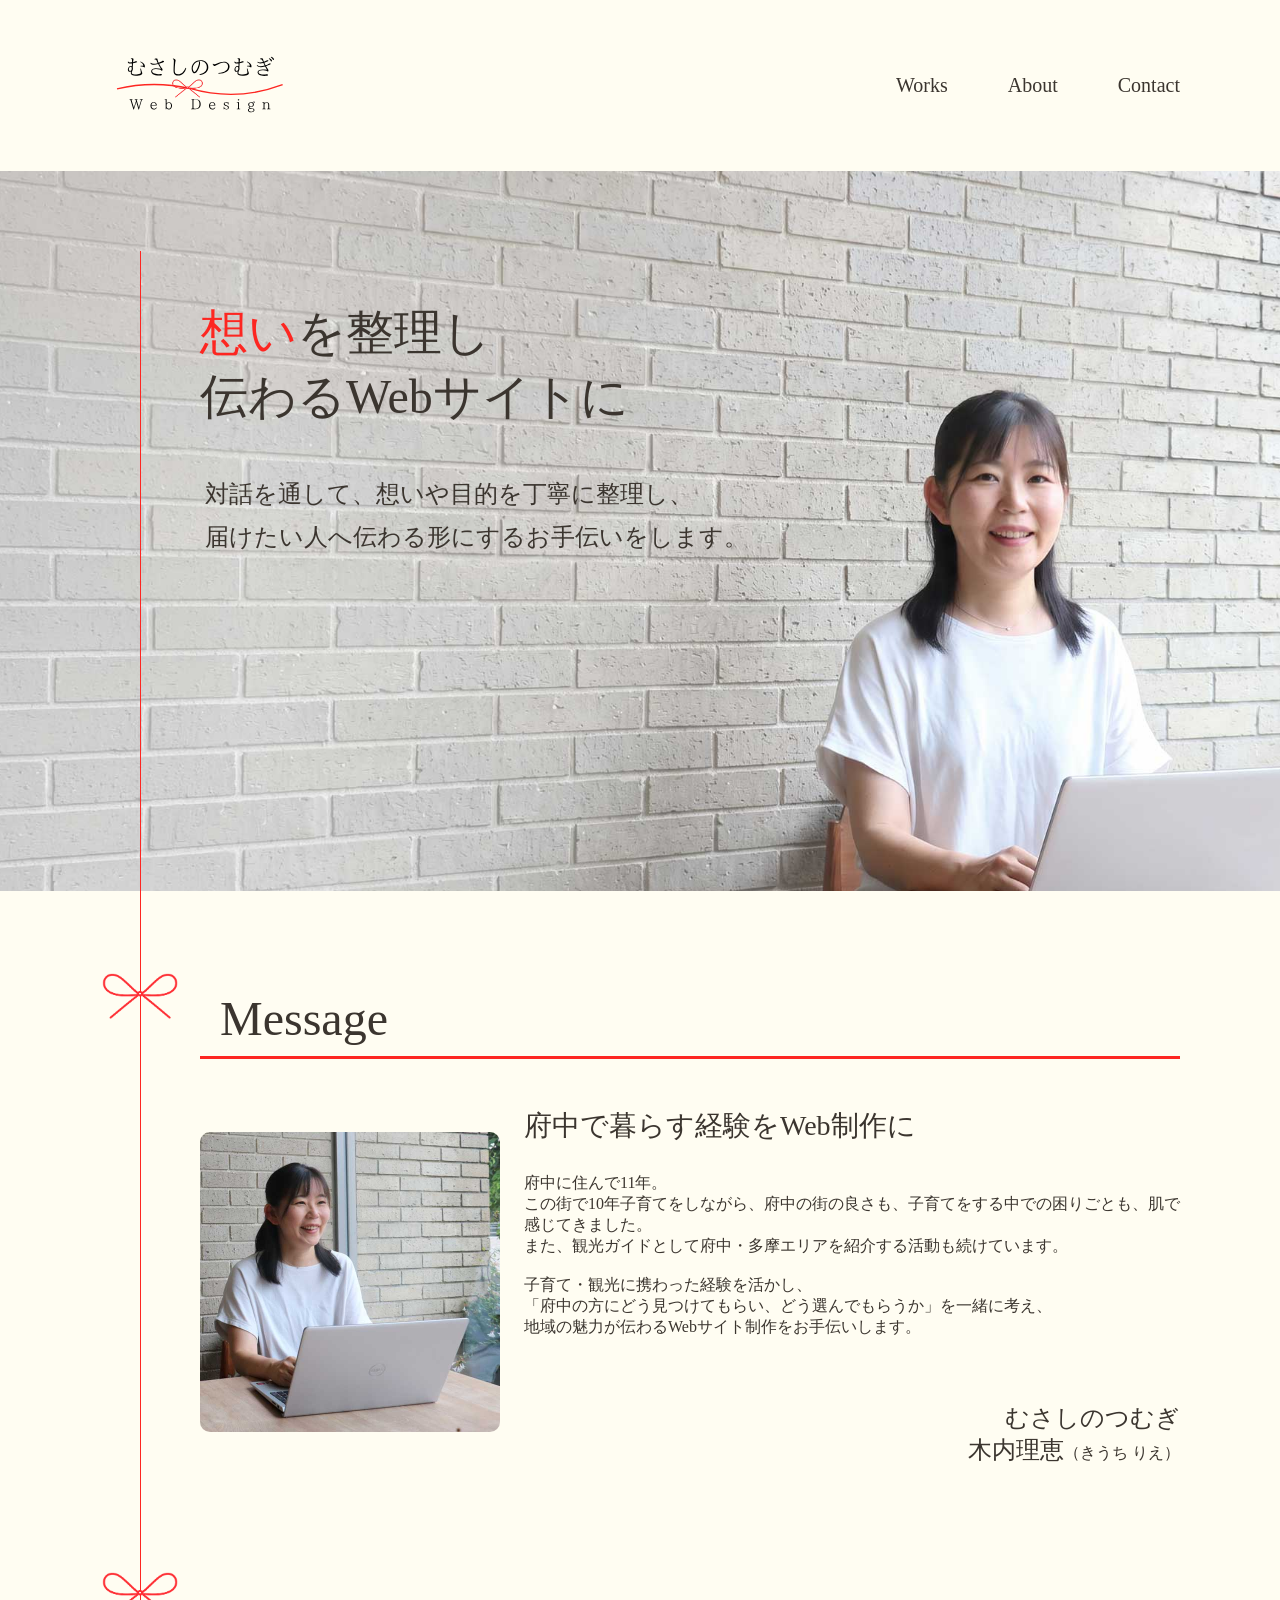
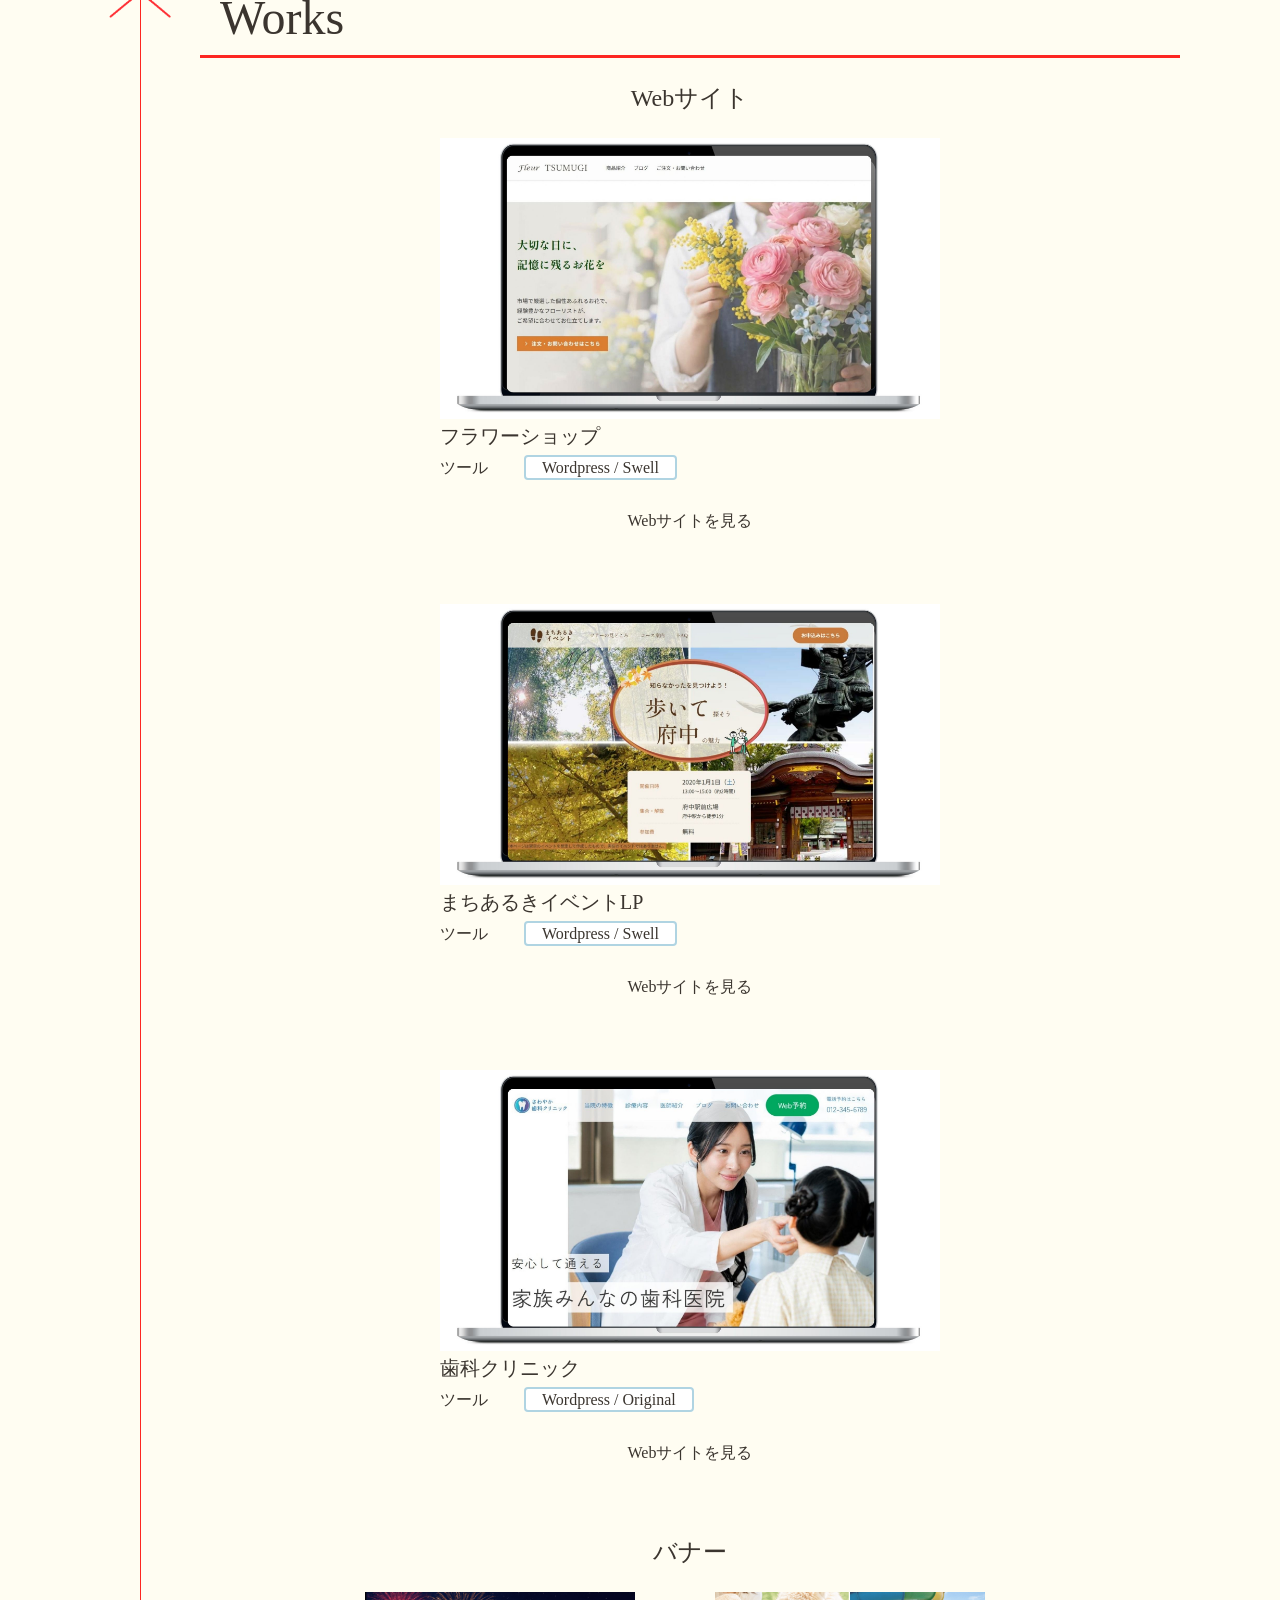
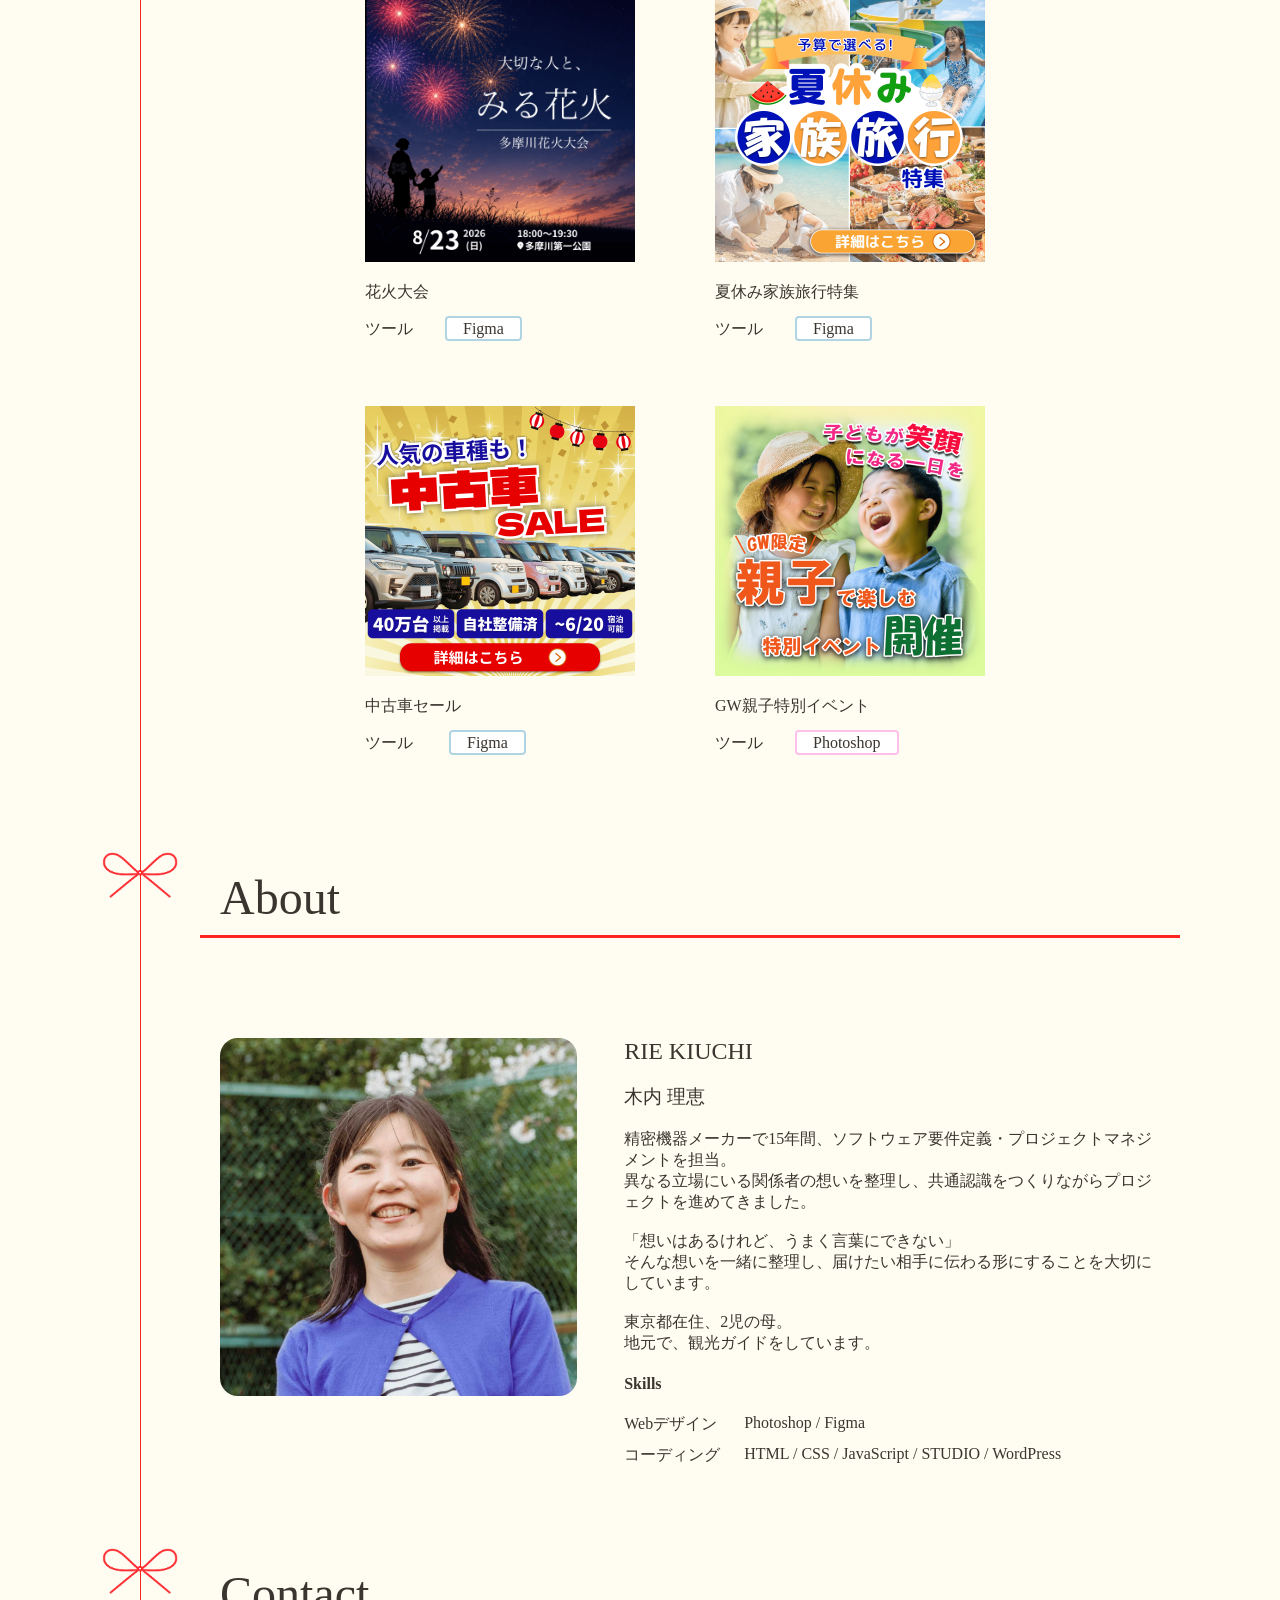
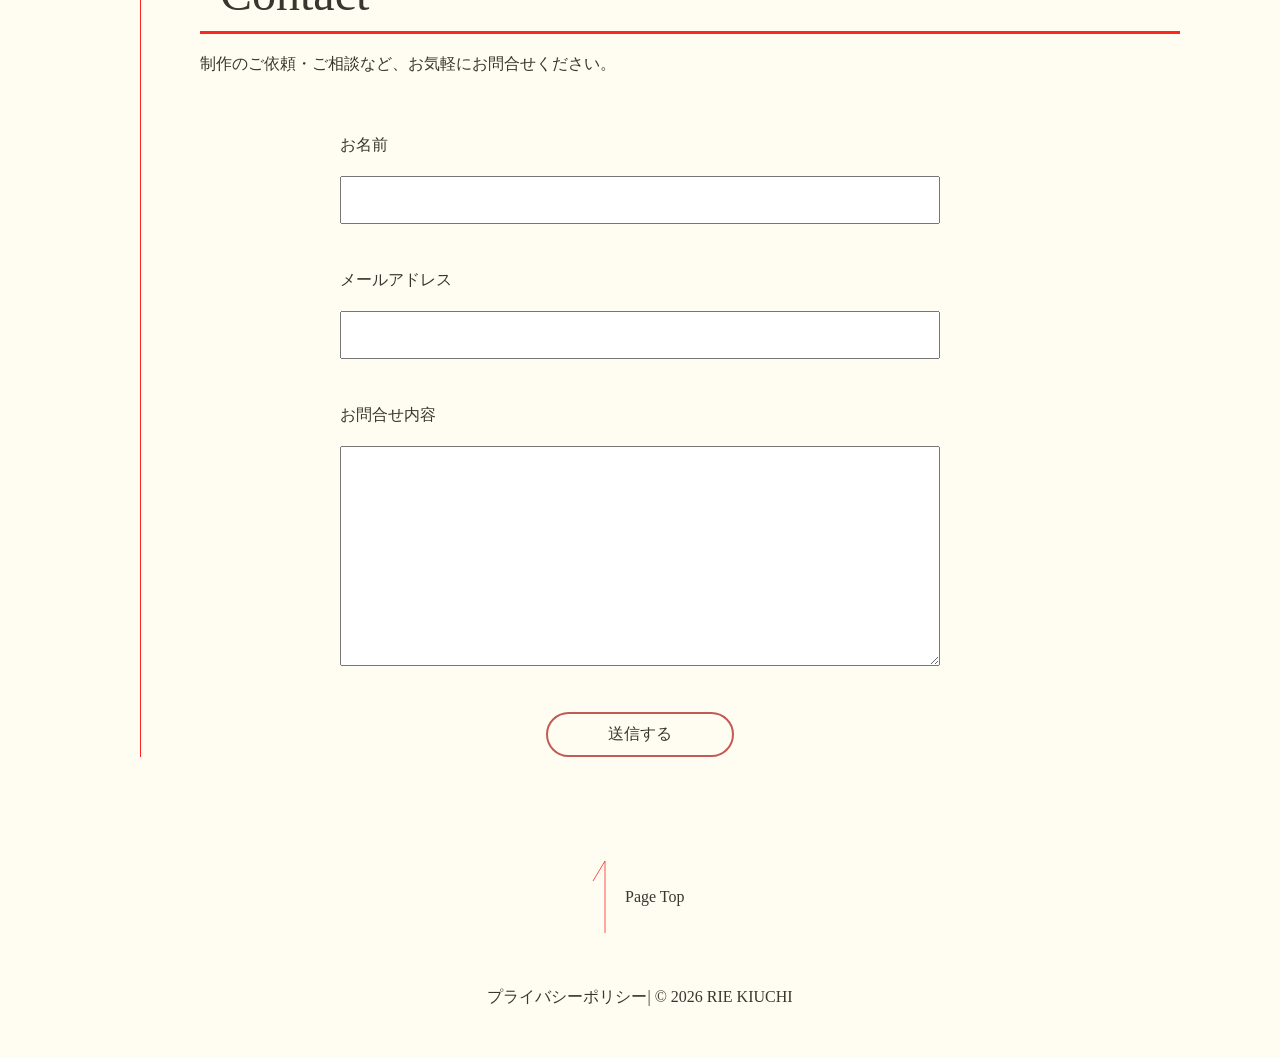
==== commit 3fa5063d: "ボタンデザインを修正　TODO:Webサイトを見る　のデザインは次のコミットにて" ====
--- a/index.html
+++ b/index.html
@@ -301,7 +301,7 @@
                 type="submit"
                 value="送信する"
                 id="send-button"
-                class="send-button-design"
+                class="button-design"
               />
             </form>
           </section>
--- a/css/style.css
+++ b/css/style.css
@@ -1,13 +1,14 @@
 :root {
   --body-color: #FFFDF2;
   --ribbon-color: #FD2621;
-  --button-color: #FFC3C4;
-  --text-color: #302f2a;
+  --button-color: #C45A55;
+  --button-font-color: #ffffff;
+  --text-color: #3B352F;
   --figma-color: #B0D4E2;
   --photoshop-color: #FCC0EA;
   --wordpress-color: #a4e7cb;
   --tag-bg-color: #ffffff;
-  --fontsize-button: 20px;
+  --fontsize-button: 16px;
   --thread-space: 100px; /* 糸のレーンを左に100px確保している */  
   --thread-left: 40px; /* 糸が引かれている左からの位置*/
 }
@@ -310,9 +311,7 @@
 
 .card-visit-button {
     font-size: var(--fontsize-button);
-    background-color: var(--button-color);
     padding: 8px 32px;
-    border-radius: 30px;
 }
 
 .tool-tag {
@@ -401,23 +400,23 @@
     height: 220px;
 }
 
-.send-button-design {
-    display: block; /* 中央揃えするためにはdivにする必要がある */
+.button-design {
+    display: block;
     width: fit-content; /* input(置換要素)以外(a, buttonなど)でも幅を中身に合わせて中央揃えを効かせる */
     margin: 16px auto 0;
-    background-color: var(--button-color);
-    border: none;
+    border: 2px solid var(--button-color);
+    color: var(--text-color);
+    background-color: transparent;
     padding: 10px 60px;
     border-radius: 30px;
     cursor: pointer;
     font-size: var(--fontsize-button);
-    font-family: inherit; /* 親を継承 */
+    font-family: inherit; /* inputは親のフォントを継承しないので明示する */
     text-decoration: none;
-    color: inherit; /* 親を継承 */
-}
-
-.send-button-design:hover{
-    opacity: 0.8;
+}
+
+.button-design:hover{
+    opacity: 0.5;
 }
 
 .error-message {
@@ -522,24 +521,6 @@
 
 #thankyou .contents {
     margin: 10px 0 50px 0;
-}
-
-#home-button {
-    font-size: 20px;
-    background-color: var(--button-color);
-    border: none;
-    padding: 5px 30px;
-    border-radius: 30px;
-    font-family: inherit;
-    text-decoration: none;
-}
-
-#home-button:visited {
-    color: inherit;
-}
-
-#home-button:hover {
-    opacity: 0.8;
 }
 
 /* スパム対策 */
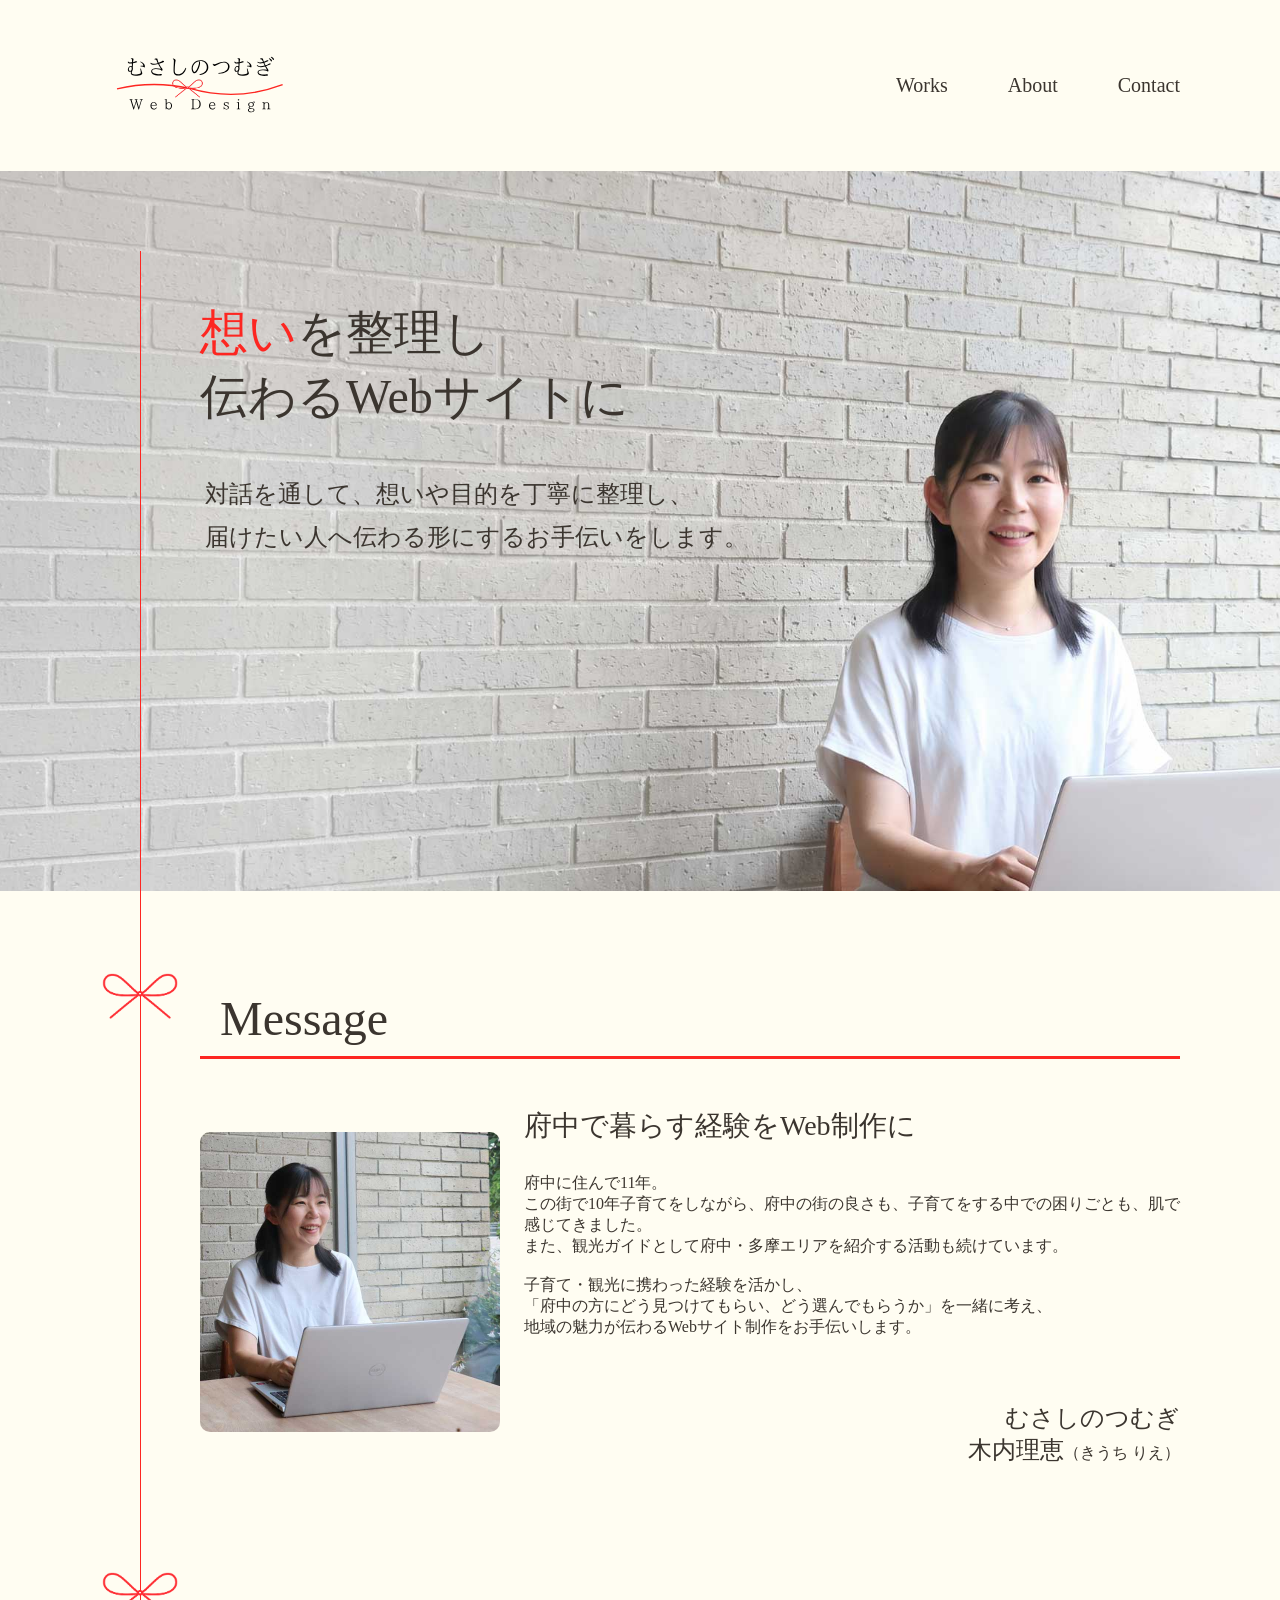
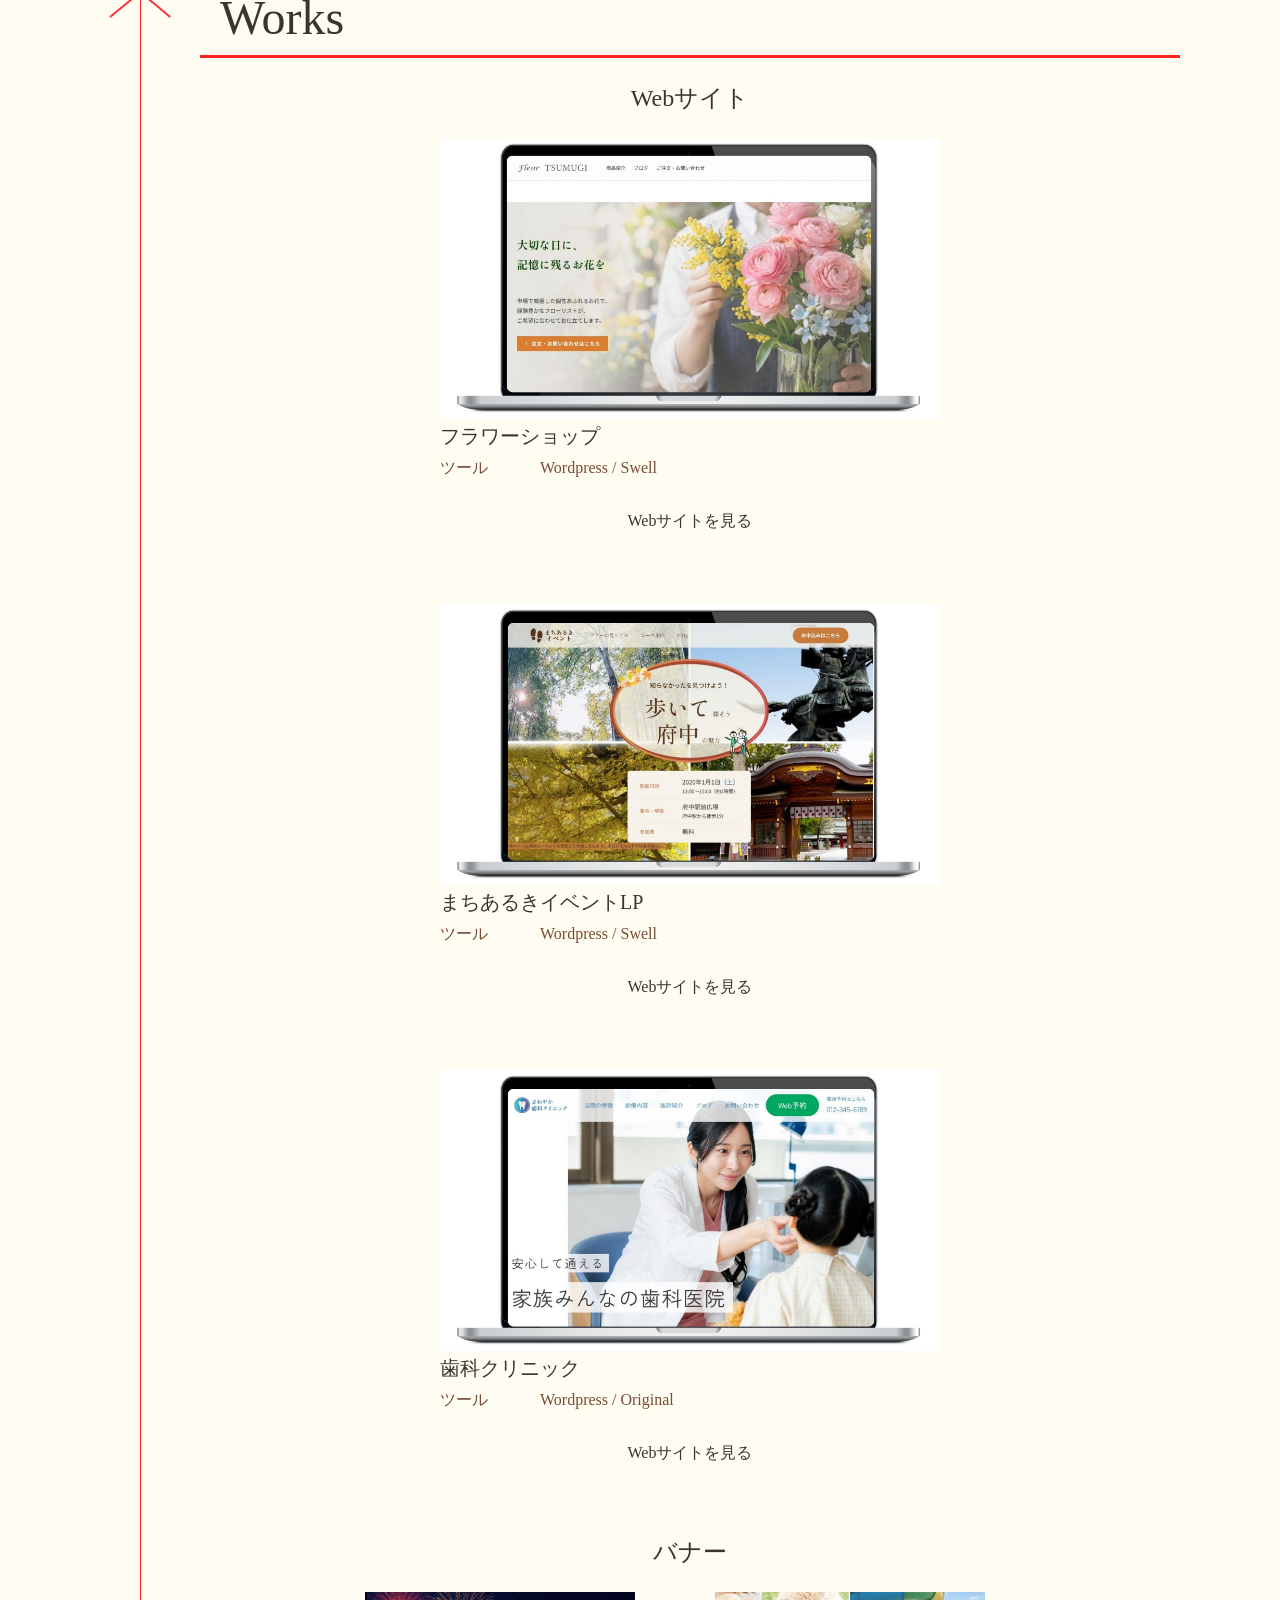
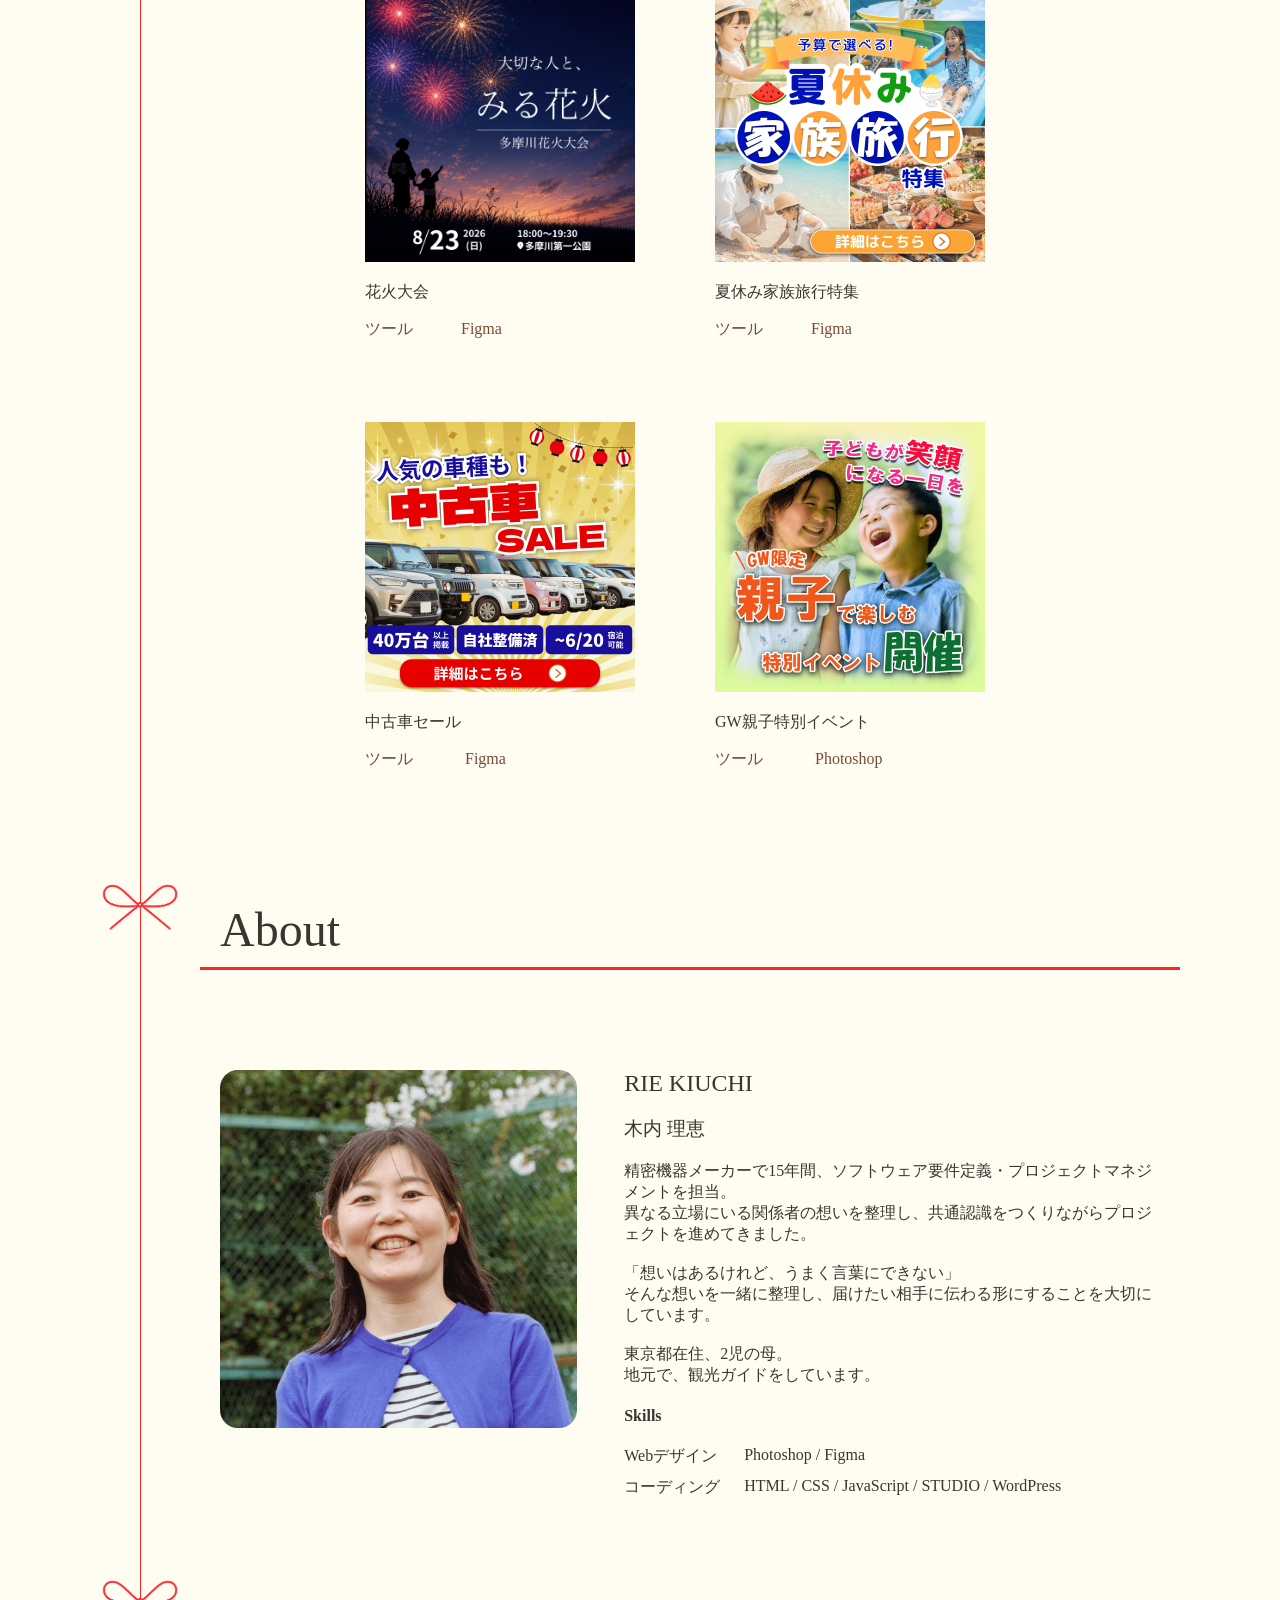
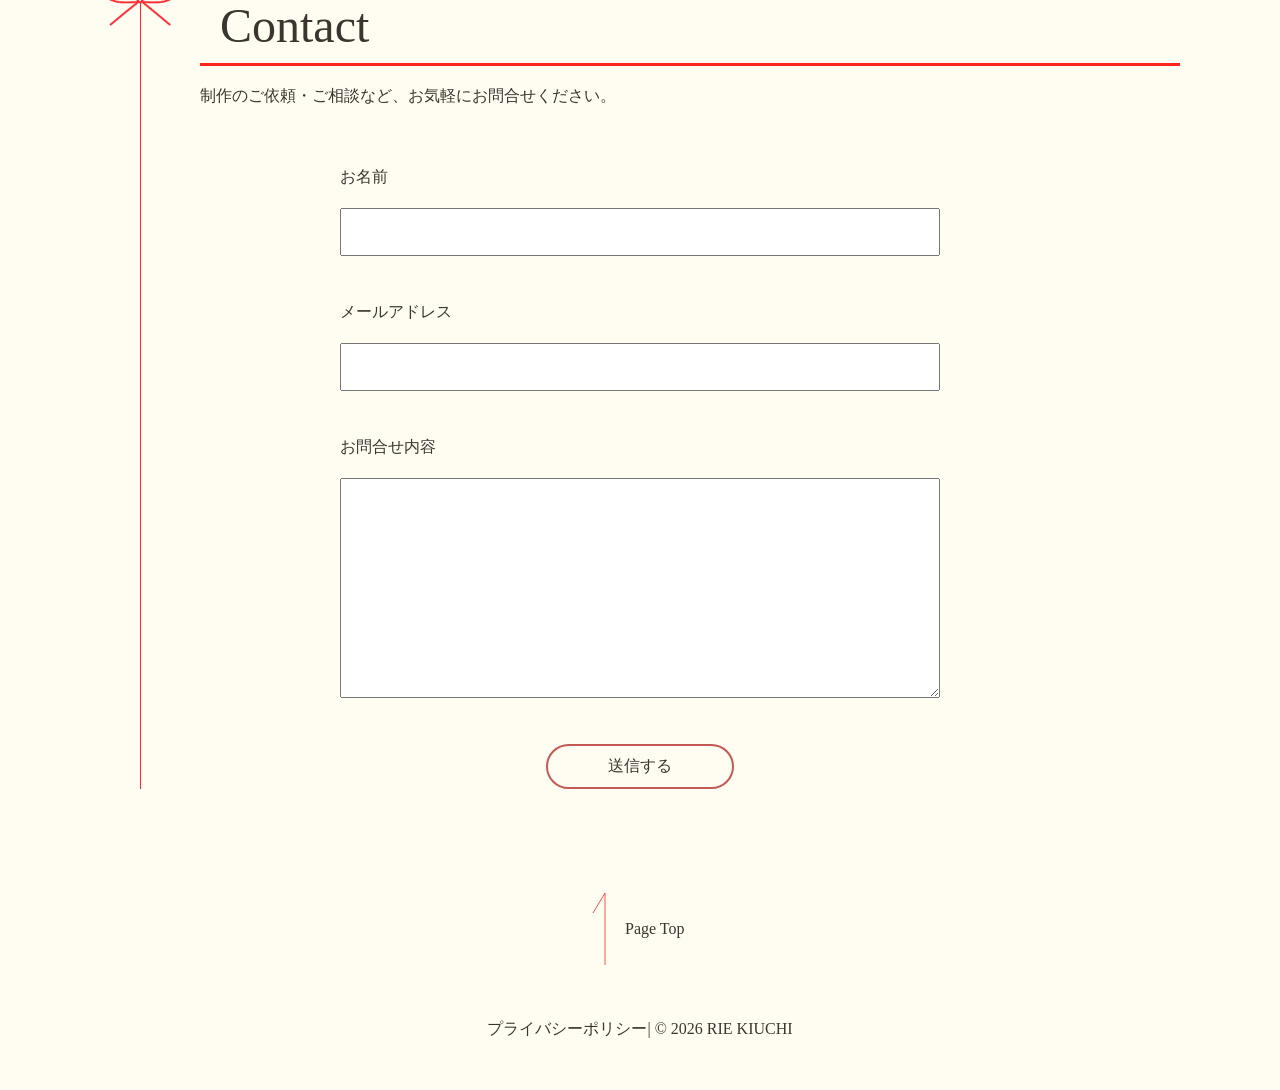
==== commit 39aee5bd: "ツールの装飾をやめ、茶色文字で統一した　TODO:タイトルより弱めたく茶色にしたが、ほかのバランスみて見直す" ====
--- a/index.html
+++ b/index.html
@@ -122,7 +122,7 @@
                   <div class="card-title">フラワーショップ</div>
                   <div class="card-tool">
                     <span class="source">ツール</span>
-                    <span class="tool-tag tool-figma">Wordpress / Swell</span>
+                    <span class="tool-tag">Wordpress / Swell</span>
                   </div>
                   <div class="card-visit">
                     <a class="card-visit-button" href="https://musashino-tsumugi.com/fleur-tsumugi/">Webサイトを見る</a>
@@ -135,7 +135,7 @@
                   <div class="card-title">まちあるきイベントLP</div>
                   <div class="card-tool">
                     <span class="source">ツール</span>
-                    <span class="tool-tag tool-figma">Wordpress / Swell</span>
+                    <span class="tool-tag">Wordpress / Swell</span>
                   </div>
                   <div class="card-visit">
                     <a class="card-visit-button" href="https://musashino-tsumugi.com/demo-fuchu-lp/">Webサイトを見る</a>
@@ -148,7 +148,7 @@
                   <div class="card-title">歯科クリニック</div>
                   <div class="card-tool">
                     <span class="source">ツール</span>
-                    <span class="tool-tag tool-figma">Wordpress / Original</span>
+                    <span class="tool-tag">Wordpress / Original</span>
                   </div>
                   <div class="card-visit">
                     <a class="card-visit-button" href="https://musashino-tsumugi.com/dental-site/">Webサイトを見る</a>
@@ -163,25 +163,25 @@
                     alt="花火大会"
                   />
                   <p>花火大会</p>
-                  <p>
+                  <p class="card-tool">
                     <span class="source">ツール</span
-                    ><span class="tool-tag tool-figma">Figma</span>
+                    ><span class="tool-tag">Figma</span>
                   </p>
                 </div>
                 <div class="cards-banner">
                   <img src="img/14771_kiuchirie_01.png" alt="夏休み家族旅行" />
                   <p>夏休み家族旅行特集</p>
-                  <p>
+                  <p class="card-tool">
                     <span class="source">ツール</span
-                    ><span class="tool-tag tool-figma">Figma</span>
+                    ><span class="tool-tag">Figma</span>
                   </p>
                 </div>
                 <div class="cards-banner">
                   <img src="img/14771_kiuchirie_02.png" alt="中古車セール" />
                   <p>中古車セール</p>
-                  <p>
-                    <span class="source">ツール</span>
-                    <span class="tool-tag  tool-figma">Figma</span>
+                  <p class="card-tool">
+                    <span class="source">ツール</span>
+                    <span class="tool-tag">Figma</span>
                   </p>
                 </div>
                 <div class="cards-banner">
@@ -190,9 +190,9 @@
                     alt="GW親子特別イベント"
                   />
                   <p>GW親子特別イベント</p>
-                  <p>
-                    <span class="source">ツール</span
-                    ><span class="tool-tag tool-photoshop">Photoshop</span>
+                  <p class="card-tool">
+                    <span class="source">ツール</span>
+                    <span class="tool-tag">Photoshop</span>
                   </p>
                 </div>
               </div>
--- a/css/style.css
+++ b/css/style.css
@@ -2,12 +2,8 @@
   --body-color: #FFFDF2;
   --ribbon-color: #FD2621;
   --button-color: #C45A55;
-  --button-font-color: #ffffff;
   --text-color: #3B352F;
-  --figma-color: #B0D4E2;
-  --photoshop-color: #FCC0EA;
-  --wordpress-color: #a4e7cb;
-  --tag-bg-color: #ffffff;
+  --text-color-tool:#7a4b34;
   --fontsize-button: 16px;
   --thread-space: 100px; /* 糸のレーンを左に100px確保している */  
   --thread-left: 40px; /* 糸が引かれている左からの位置*/
@@ -302,6 +298,7 @@
 
 .card-tool {
     margin-bottom: 32px;
+    color: var(--text-color-tool);
 }
 
 .card-visit {
@@ -315,22 +312,7 @@
 }
 
 .tool-tag {
-    text-align: center;
-    border-radius: 4px;
     padding: 2px 16px;
-    background-color: var(--tag-bg-color);
-}
-
-.tool-figma {
-    border: 2px solid var(--figma-color);  
-}
-
-.tool-photoshop {
-    border: 2px solid var(--photoshop-color);
-}
-
-.tool-wordpress {
-    border: 1px solid var(--wordpress-color);
 }
 
 /* About */
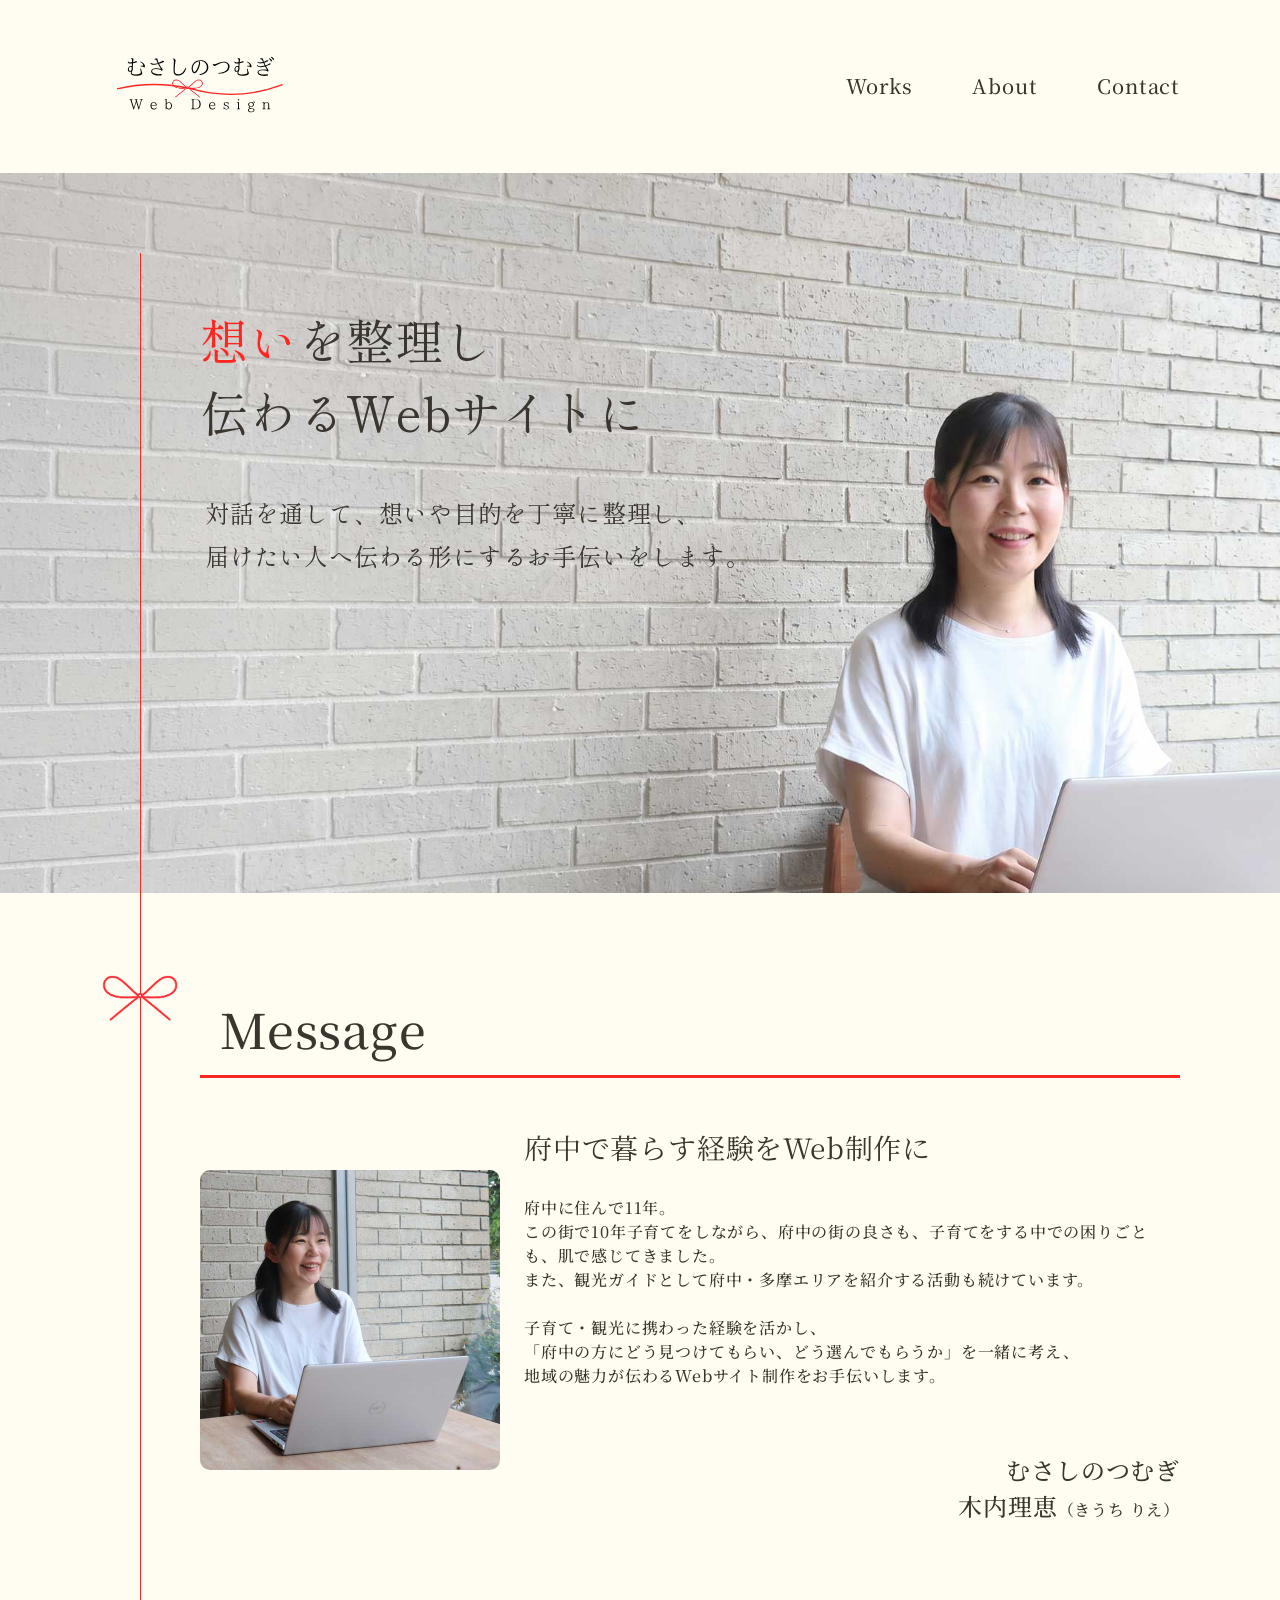
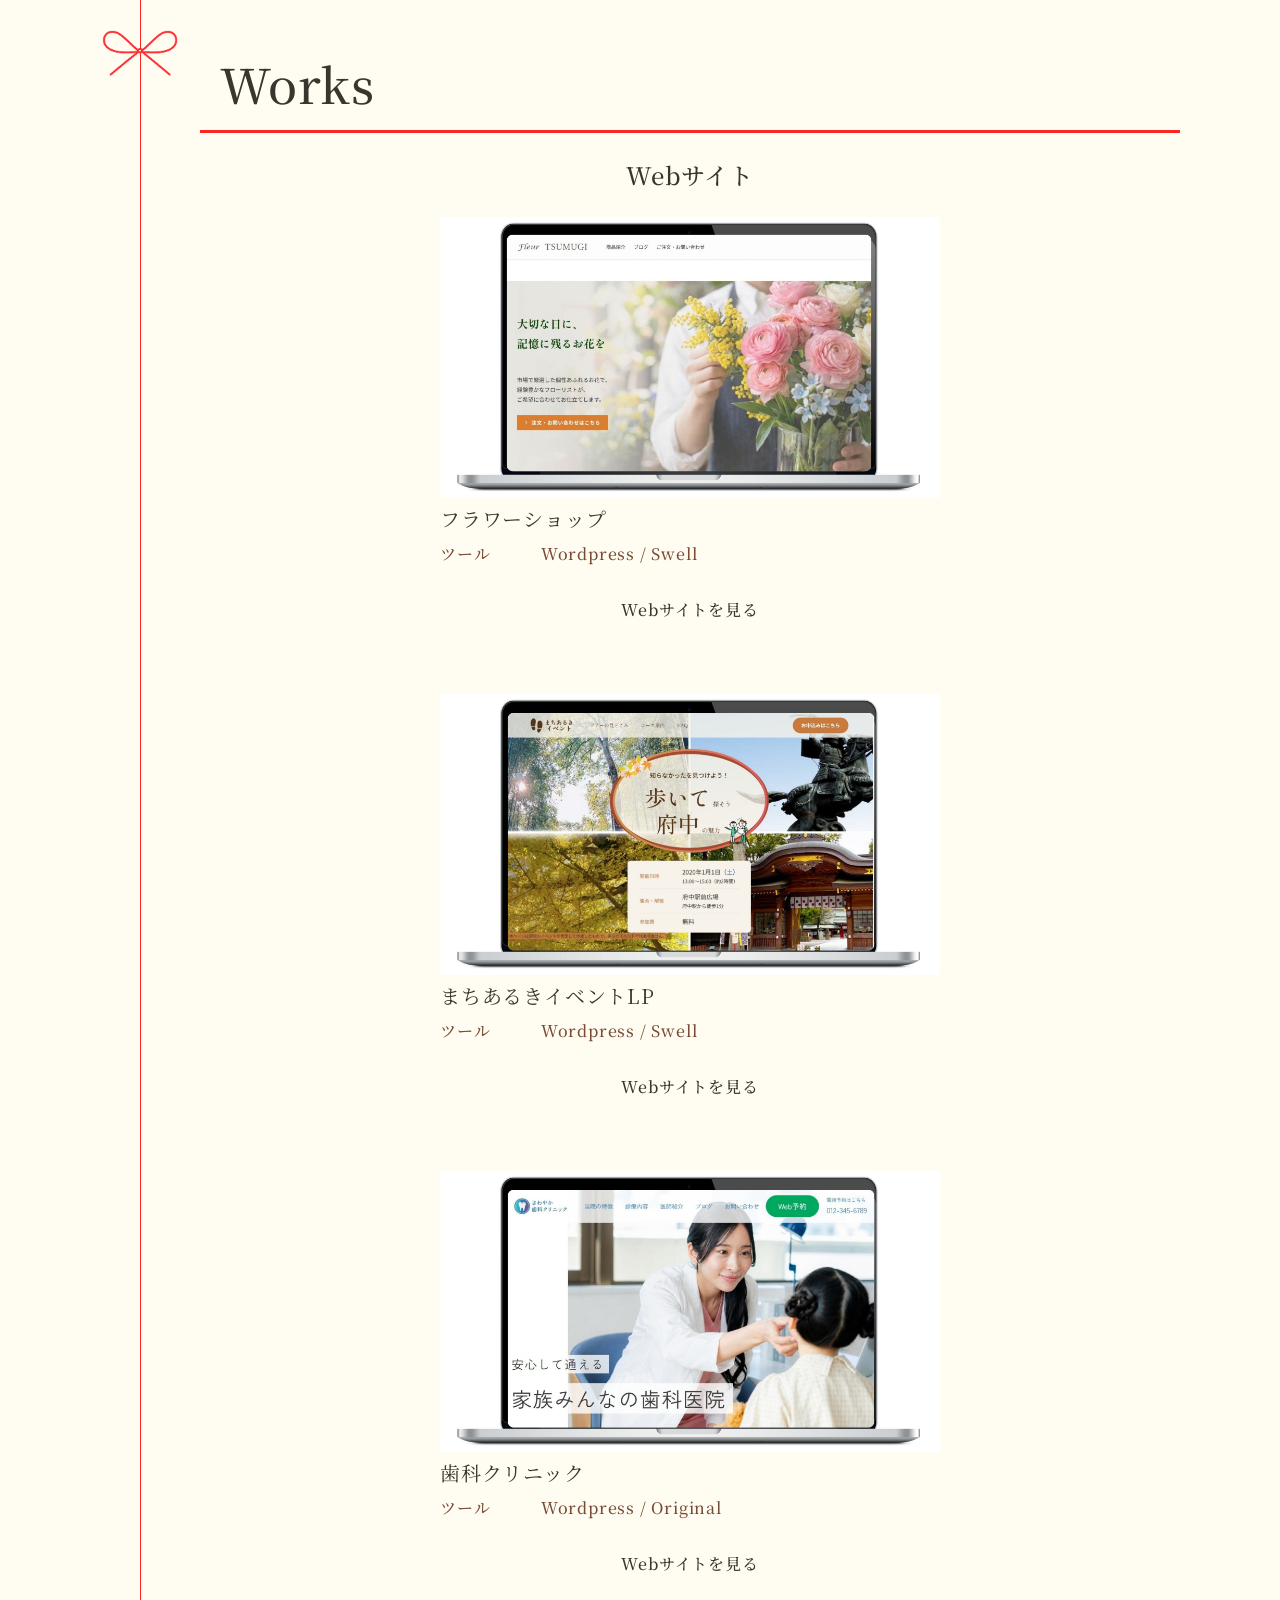
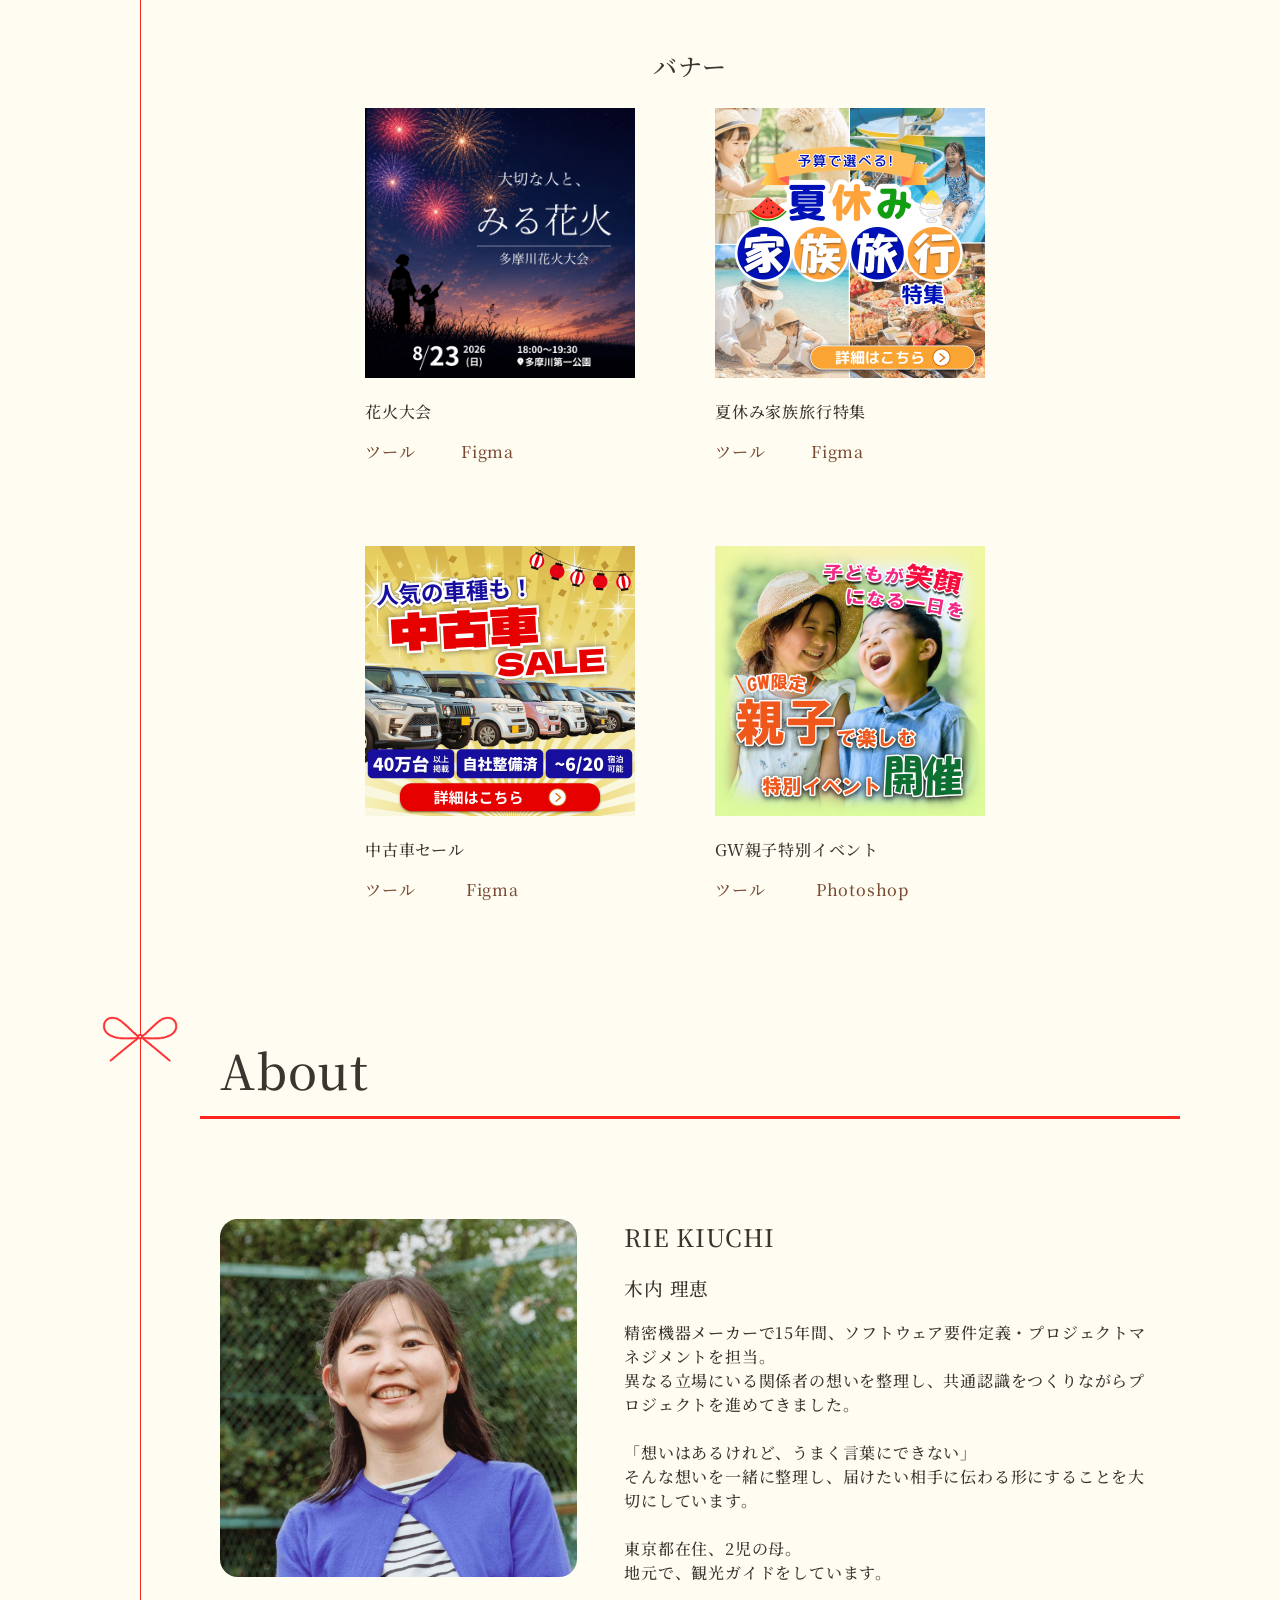
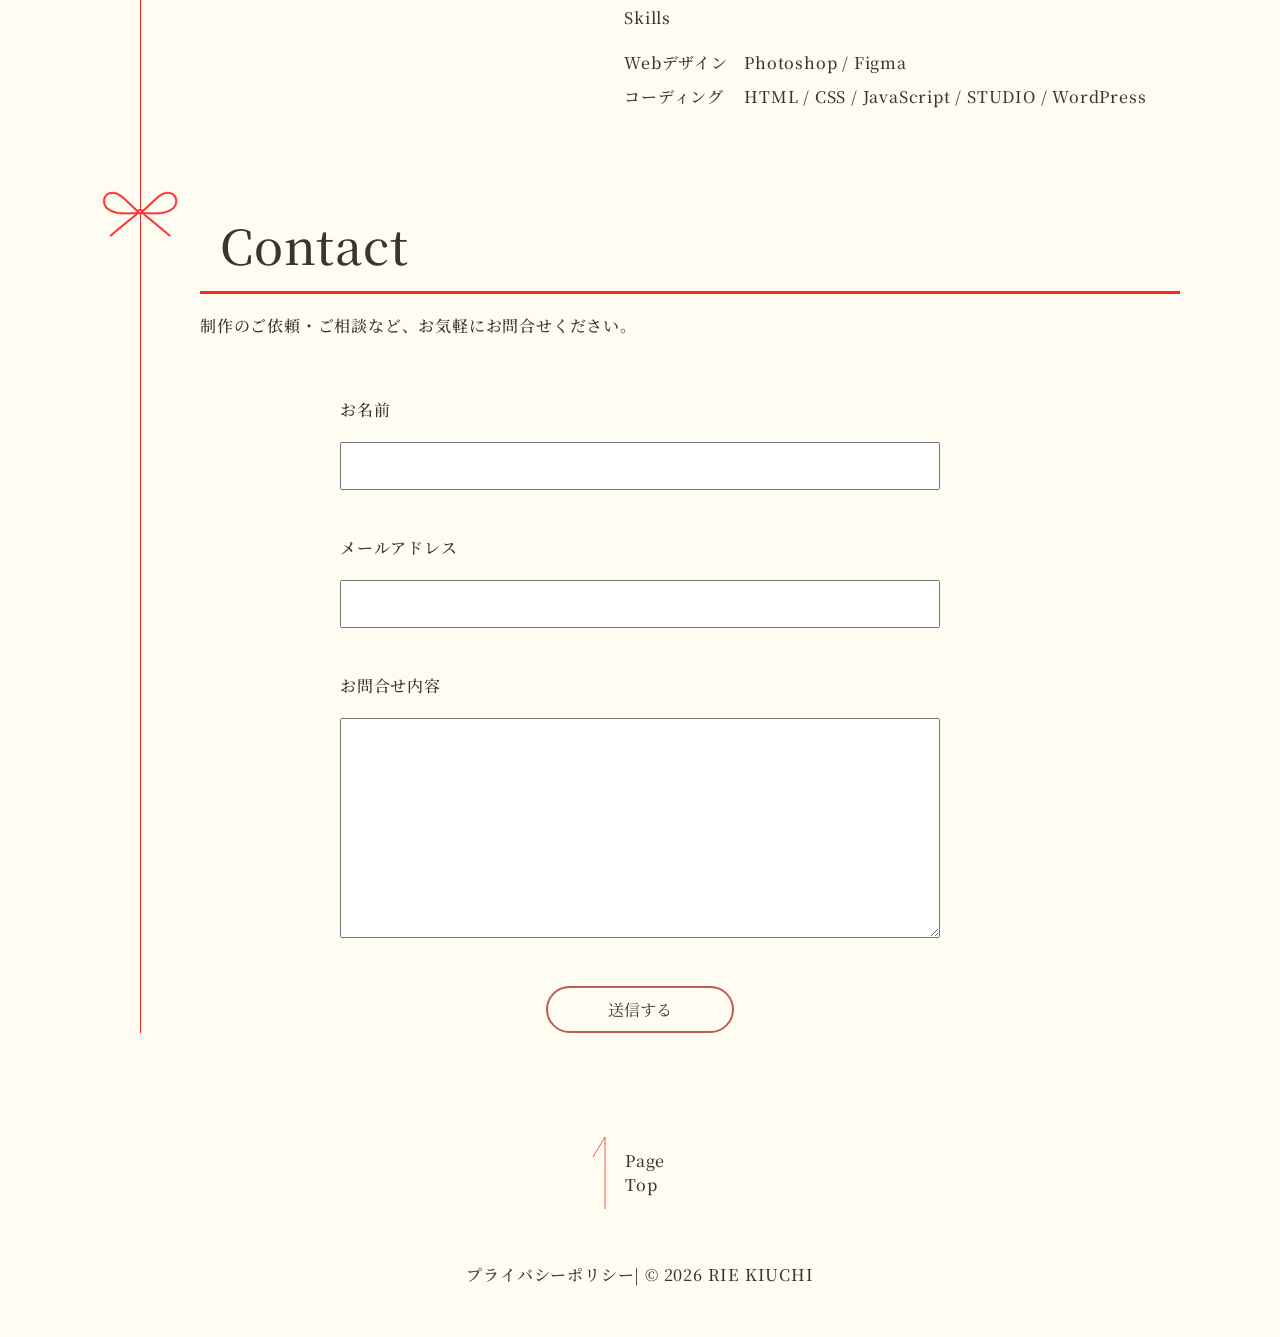
==== commit e2bcbb83: "フォントをタイトル Shippori Mincho、本文Noto serif JPに修正" ====
--- a/index.html
+++ b/index.html
@@ -7,6 +7,12 @@
       content="府中・多摩エリアのWebサイト制作を承ります。「府中の方にどう見つけてもらい、どう選んでもらうか」を一緒に考え、地域の魅力が伝わるWebサイト制作をお手伝いします。"
     />
     <meta name="viewport" content="width=device-width, initial-scale=1.0" />
+    <link rel="preconnect" href="https://fonts.googleapis.com" />
+    <link rel="preconnect" href="https://fonts.gstatic.com" crossorigin />
+    <link
+      href="https://fonts.googleapis.com/css2?family=Noto+Serif+JP:wght@400;500&family=Shippori+Mincho&display=swap"
+      rel="stylesheet"
+    />
     <link rel="stylesheet" href="css/style.css" />
     <link rel="icon" href="img/favicon.png" />
     <title>
@@ -28,14 +34,14 @@
       </div>
 
       <!-- ナビゲーション -->
-      <nav id="navigation">
+      <nav id="navigation" class="global-nav">
         <ul>
           <li><a href="index.html#works">Works</a></li>
           <li><a href="index.html#about">About</a></li>
           <li><a href="index.html#contact">Contact</a></li>
         </ul>
       </nav>
-      <button id="hamburger-button" type="button">
+      <button id="hamburger-button" class="hamburger" type="button">
         <span></span>
         <span></span>
         <span></span>
@@ -47,7 +53,7 @@
       <!-- Main Visual -->
       <main>
         <article>
-          <section id="main-visual">
+          <section id="main-visual" class="main-visual">
             <picture>
               <!-- 500px以下：スマホ用 -->
               <source media="(max-width: 500px)" srcset="img/hero-sp.jpg" />
@@ -60,7 +66,7 @@
                 alt="自画像"
               />
             </picture>
-            <div id="thread-line-top"></div>
+            <div id="thread-line-top" class="thread-line-top"></div>
             <div class="main-message thread-content">
               <h1 class="main-text">
                 <span>想い</span>を整理し<br />伝わるWebサイトに
@@ -229,7 +235,7 @@
                     地元で、観光ガイドをしています。<br />
                   </p>
                   <h4>Skills</h4>
-                  <div id="skill-grid">
+                  <div class="skill-grid">
                     <div>Webデザイン</div>
                     <div>Photoshop / Figma</div>
 
@@ -242,7 +248,7 @@
           </section>
 
           <section id="contact" class="thread-sections">
-            <div class="thread-line"></div>
+            <div class="thread-line thread-line--short"></div>
             <div class="thread-content">
               <div class="section-title-wrapper">
                 <h2 class="section-title">Contact</h2>
@@ -274,7 +280,7 @@
                     <label for="yourname">お名前</label>
                   </div>
                   <div class="table-input">
-                    <input type="text" name="yourname" id="yourname" />
+                    <input type="text" name="yourname" id="yourname" class="form-input" />
                     <p class="error-message"></p>
                   </div>
                 </div>
@@ -283,7 +289,7 @@
                     <label for="email">メールアドレス</label>
                   </div>
                   <div class="table-input">
-                    <input type="email" name="email" id="email" />
+                    <input type="email" name="email" id="email" class="form-input" />
                     <p class="error-message"></p>
                   </div>
                 </div>
@@ -292,7 +298,7 @@
                     <label for="message">お問合せ内容</label>
                   </div>
                   <div class="table-input">
-                    <textarea name="message" id="message"></textarea>
+                    <textarea name="message" id="message" class="form-textarea"></textarea>
                     <p class="error-message"></p>
                   </div>
                 </div>
--- a/css/style.css
+++ b/css/style.css
@@ -4,8 +4,10 @@
   --button-color: #C45A55;
   --text-color: #3B352F;
   --text-color-tool:#7a4b34;
+  --font-body: "Noto Serif JP", "Hiragino Mincho ProN", "Yu Mincho", serif;
+  --font-display: "Shippori Mincho", "Hiragino Mincho ProN", "Yu Mincho", serif; /* FV用 */
   --fontsize-button: 16px;
-  --thread-space: 100px; /* 糸のレーンを左に100px確保している */  
+  --thread-space: 100px; /* 糸のレーンを左に100px確保している */
   --thread-left: 40px; /* 糸が引かれている左からの位置*/
 }
 
@@ -17,15 +19,17 @@
     scroll-behavior: smooth;
 }
 
-h1,h2,h3 {
+h1, h2, h3, h4 {
     font-weight: 500;
 }
 
 body {
     color: var(--text-color);
     margin:0 auto;
-    font-family: "Hiragino Mincho ProN", "Shippori Mincho Regular", serif;
-    font-weight: 400;
+    font-family: var(--font-body);
+    font-weight: 500;
+    line-height: 1.5;
+    letter-spacing: 0.05em;
     background-color: var(--body-color);
 }
 
@@ -34,8 +38,9 @@
     color: var(--text-color);
 }
 
-a:hover {
-    opacity: 50%;
+a:hover,
+.button-design:hover { /* inputの送信ボタンはaではないので併記 */
+    opacity: 0.5;
 }
 
 .section-title {
@@ -50,12 +55,12 @@
 .ribbon-pc {
     position: absolute;
     left: 0px;
-    top: -20px;    
+    top: -20px;
     width: 80px;
     height: 50px;
     z-index: 5;
     opacity: 0;
-    transition: opacity 1s ease;     
+    transition: opacity 1s ease;
 }
 
 .ribbon-pc.scroll {
@@ -80,7 +85,6 @@
     margin-left: var(--thread-space);
 }
 
-
 /* 糸含む全体 */
 .page-wrapper {
     position: relative;
@@ -91,7 +95,7 @@
 /* 糸 */
 
 /* メインセクションの糸 */
-#thread-line-top {
+.thread-line-top {
     position: absolute;
     top: 80px;
     left: var(--thread-left);
@@ -105,7 +109,7 @@
     transition: transform 1.5s ease 0.5s;
 }
 
-#thread-line-top.scroll {
+.thread-line-top.scroll {
     transform: scaleY(1);
 }
 
@@ -127,12 +131,12 @@
 }
 
 /* 最後のセクションのみ糸を短く */
-#contact .thread-line {
+.thread-line--short {
     height: 100%;
 }
 
 /* ナビゲーション */
-#hamburger-button {
+.hamburger {
     display: none;
 }
 
@@ -153,27 +157,20 @@
     width: 100%;
 }
 
-#navigation ul {
+.global-nav ul {
     font-size: 20px;
     display: flex;
     padding-left: 0;
     column-gap: 60px;
 }
 
-#navigation li {
+.global-nav li {
     list-style: none;
 }
 
-#navigation a:hover {
-    /* text-decoration: underline; */
-    opacity: 50%;
-}
-
-
 /* Main Visual */
-#main-visual {
+.main-visual {
     position: relative;
-    /* height: 80vh; */
     height: clamp(600px, 80vh, 750px);
 }
 
@@ -182,12 +179,13 @@
 }
 
 .main-text {
-    position: relative; 
+    position: relative;
     font-size: 48px;
     z-index: 12;
     margin: 0;
     padding: 130px 0 0 0;
-    font-weight: 300;
+    font-family: var(--font-display);
+    font-weight: 400; /* Shippori Minchoは400が最細 */
 }
 
 .main-text > span {
@@ -198,8 +196,9 @@
     position: relative;
     padding: 24px 0 0 5px;
     z-index: 11;
-    font-size: 24px;   
-    font-weight: 300;
+    font-size: 24px;
+    font-family: var(--font-display);
+    font-weight: 400;
     line-height: 1.8;
 }
 
@@ -249,9 +248,8 @@
     font-size: 24px;
 }
 
-
 .my-name-s {
-    font-size: 16px;   
+    font-size: 16px;
 }
 
 /* Works */
@@ -341,17 +339,13 @@
     margin: 0;
 }
 
-#skill-grid {
+.skill-grid {
     display: grid;
     grid-template-columns: 120px 1fr;
     row-gap: 10px;
 }
 
 /* Contact */
-
-/* #contact-form {
-    display: none;
-} */
 
 .contact-table {
     width: 60%;
@@ -365,19 +359,19 @@
 }
 
 .table-title {
-    padding: 20px 0 10px 0;    
+    padding: 20px 0 10px 0;
 }
 
 .table-input {
     padding: 10px 0;
 }
 
-#yourname, #email {
+.form-input {
     width: 100%;
     height: 48px;
 }
 
-#message {
+.form-textarea {
     width: 100%;
     height: 220px;
 }
@@ -397,10 +391,6 @@
     text-decoration: none;
 }
 
-.button-design:hover{
-    opacity: 0.5;
-}
-
 .error-message {
     color: var(--ribbon-color);
 }
@@ -409,11 +399,6 @@
 .copyright {
     text-align: center;
     margin: 0 0 50px 0;
-}
-
-.privacy {
-    text-decoration: none;
-    color: var(--text-color);
 }
 
 .pagetop {
@@ -422,16 +407,10 @@
     height: 80px;
     width: 110px;
     margin: 100px auto 50px auto;
-    text-decoration: none;
-    color: var(--text-color);
 }
 
 .arrow {
     height: 100%;
-}
-
-.pagetop:hover {
-    opacity: 50%;
 }
 
 /* Privacy Policy */
@@ -489,19 +468,14 @@
     margin: 0 0 80px;
 }
 
-.policy-home-link {
-    display: inline-block;
-    color: inherit;
-}
-
 /* Thank You */
-#thankyou {
+.thankyou {
     width: 50%;
     margin: 200px auto 0 auto;
     text-align: center;
 }
 
-#thankyou .contents {
+.thankyou .contents {
     margin: 10px 0 50px 0;
 }
 
@@ -510,21 +484,6 @@
   position: absolute;
   left: -9999px;
 }
-
-@media (max-width: 767px) {
-    .policy-content {
-        padding: 40px 20px 80px;
-    }
-
-    .policy-title {
-        font-size: 28px;
-    }
-
-    .policy-heading {
-        font-size: 20px;
-    }
-}
-
 
 @media (max-width: 767px) {
     /* メニュー開いている間はスクロール禁止 */
@@ -543,19 +502,19 @@
     .header {
         margin: 20px auto;
         position: relative;
-        padding: 0 20px;     
+        padding: 0 20px;
     }
 
     .header-logo {
         width: 140px;
     }
 
-    #navigation {
+    .global-nav {
         display: none; /* 閉じている間は要素そのものを消し、クリック/フォーカスとも当たらないようにする */
         position: fixed;
     }
 
-    #navigation.is-opened {
+    .global-nav.is-opened {
         display: block;
         width: 100vw;
         height: 100vh;
@@ -564,7 +523,7 @@
         z-index: 20;
     }
 
-    #navigation ul {
+    .global-nav ul {
         flex-direction: column;
         align-items: center;
         gap: 50px;
@@ -578,11 +537,11 @@
         transition: 0.5s;
     }
 
-    #navigation.is-opened ul {
+    .global-nav.is-opened ul {
         transform: translateX(0);
     }
 
-    #hamburger-button {
+    .hamburger {
         display: flex;
         flex-direction: column;
         justify-content: space-between;
@@ -595,22 +554,22 @@
         z-index: 30;
     }
 
-    #hamburger-button span {
+    .hamburger span {
         width: 30px;
         height: 2px;
         background-color: var(--ribbon-color);
         transition: 0.3s;
     }
 
-    #hamburger-button.is-opened span:nth-of-type(1){
+    .hamburger.is-opened span:nth-of-type(1){
         transform: translateY(12px) rotate(45deg);
     }
 
-    #hamburger-button.is-opened span:nth-of-type(2){
+    .hamburger.is-opened span:nth-of-type(2){
         opacity: 0;
     }
 
-    #hamburger-button.is-opened span:nth-of-type(3){
+    .hamburger.is-opened span:nth-of-type(3){
         transform: translateY(-12px) rotate(-45deg);
     }
 
@@ -631,13 +590,13 @@
         display: block;
         position: absolute;
         left: -20px;
-        top: 30px;    
+        top: 30px;
         width: 40px;
         height: 25px;
-        z-index: 5;      
-    }
-
-    /* Main Visual */    
+        z-index: 5;
+    }
+
+    /* Main Visual */
     .main-message {
         width: 100%;
         padding-left: 60px;
@@ -661,16 +620,15 @@
         display: none;
     }
 
-    #thread-line-top {
+    .thread-line-top {
         height: 350px;
-        width: 1px;
     }
 
     /* SP側のリボンは、Section titleを親とする*/
     .ribbon-pc {
-        display: none;      
-    }
-    
+        display: none;
+    }
+
     /* Message */
     .message-area {
         grid-template-columns: 1fr;
@@ -730,16 +688,6 @@
         width: 100%;
     }
 
-    .about-text > h2 {
-        margin: 0;
-    }
-
-    .skill-title {
-        display: inline-block;
-        width: 120px;
-    }
-
-    
     /* Contact */
     /* 左右の余白は共通の.thread-contentのpaddingに任せる */
 
@@ -747,4 +695,16 @@
         width: 80%;
     }
 
+    /* プライバシーポリシー */
+    .policy-content {
+        padding: 40px 20px 80px;
+    }
+
+    .policy-title {
+        font-size: 28px;
+    }
+
+    .policy-heading {
+        font-size: 20px;
+    }
 }
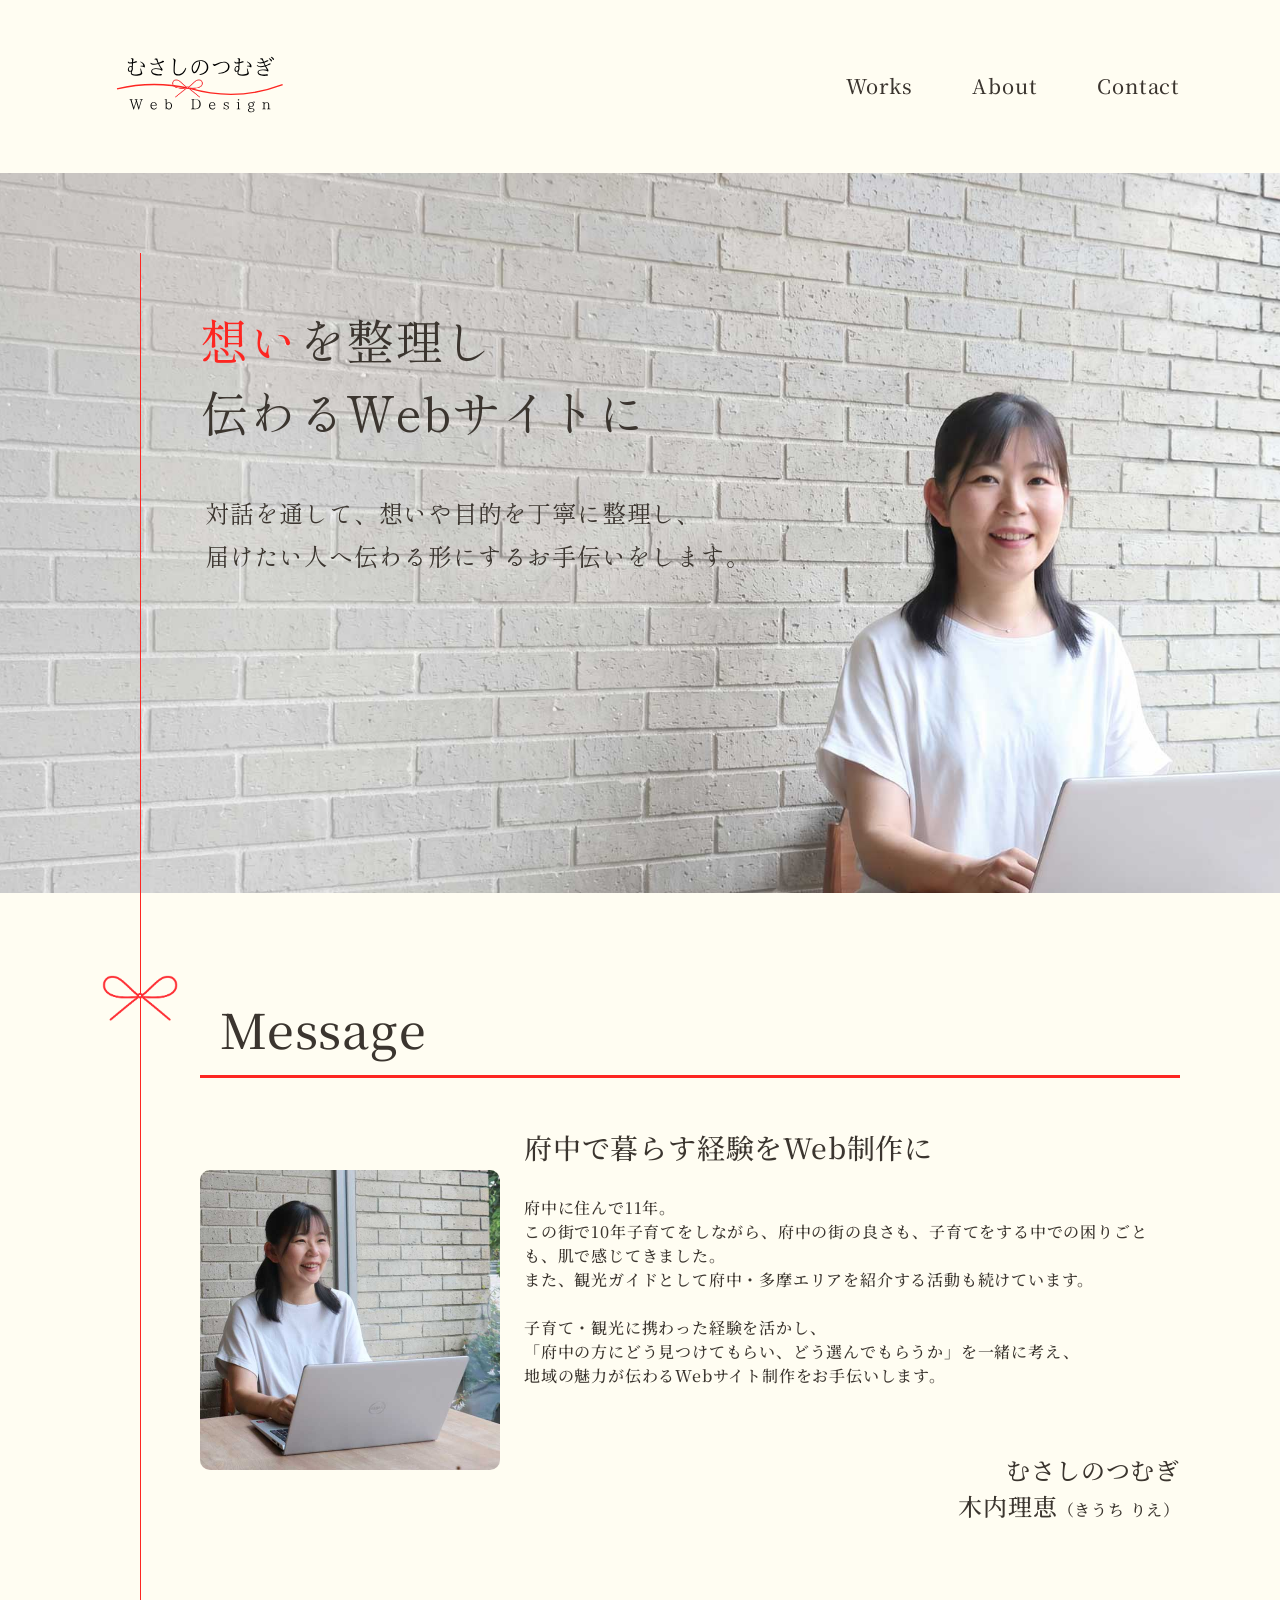
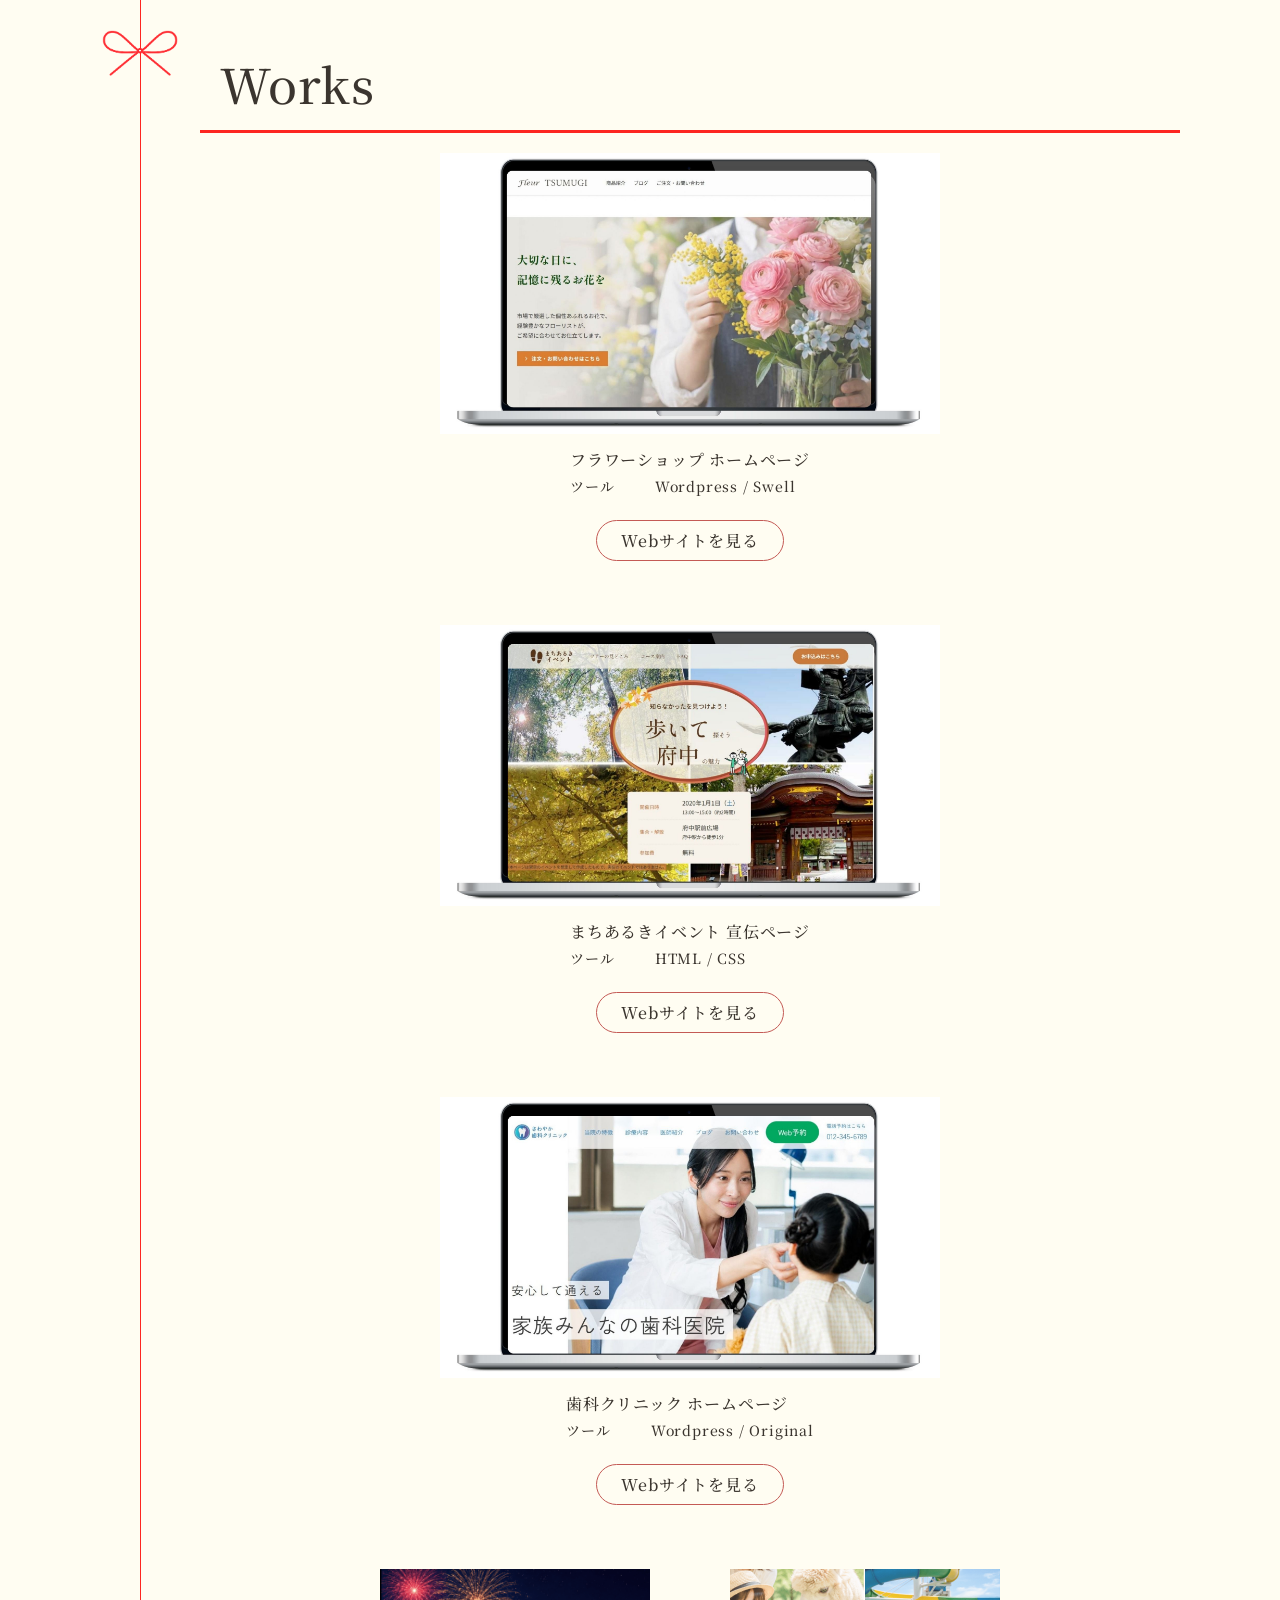
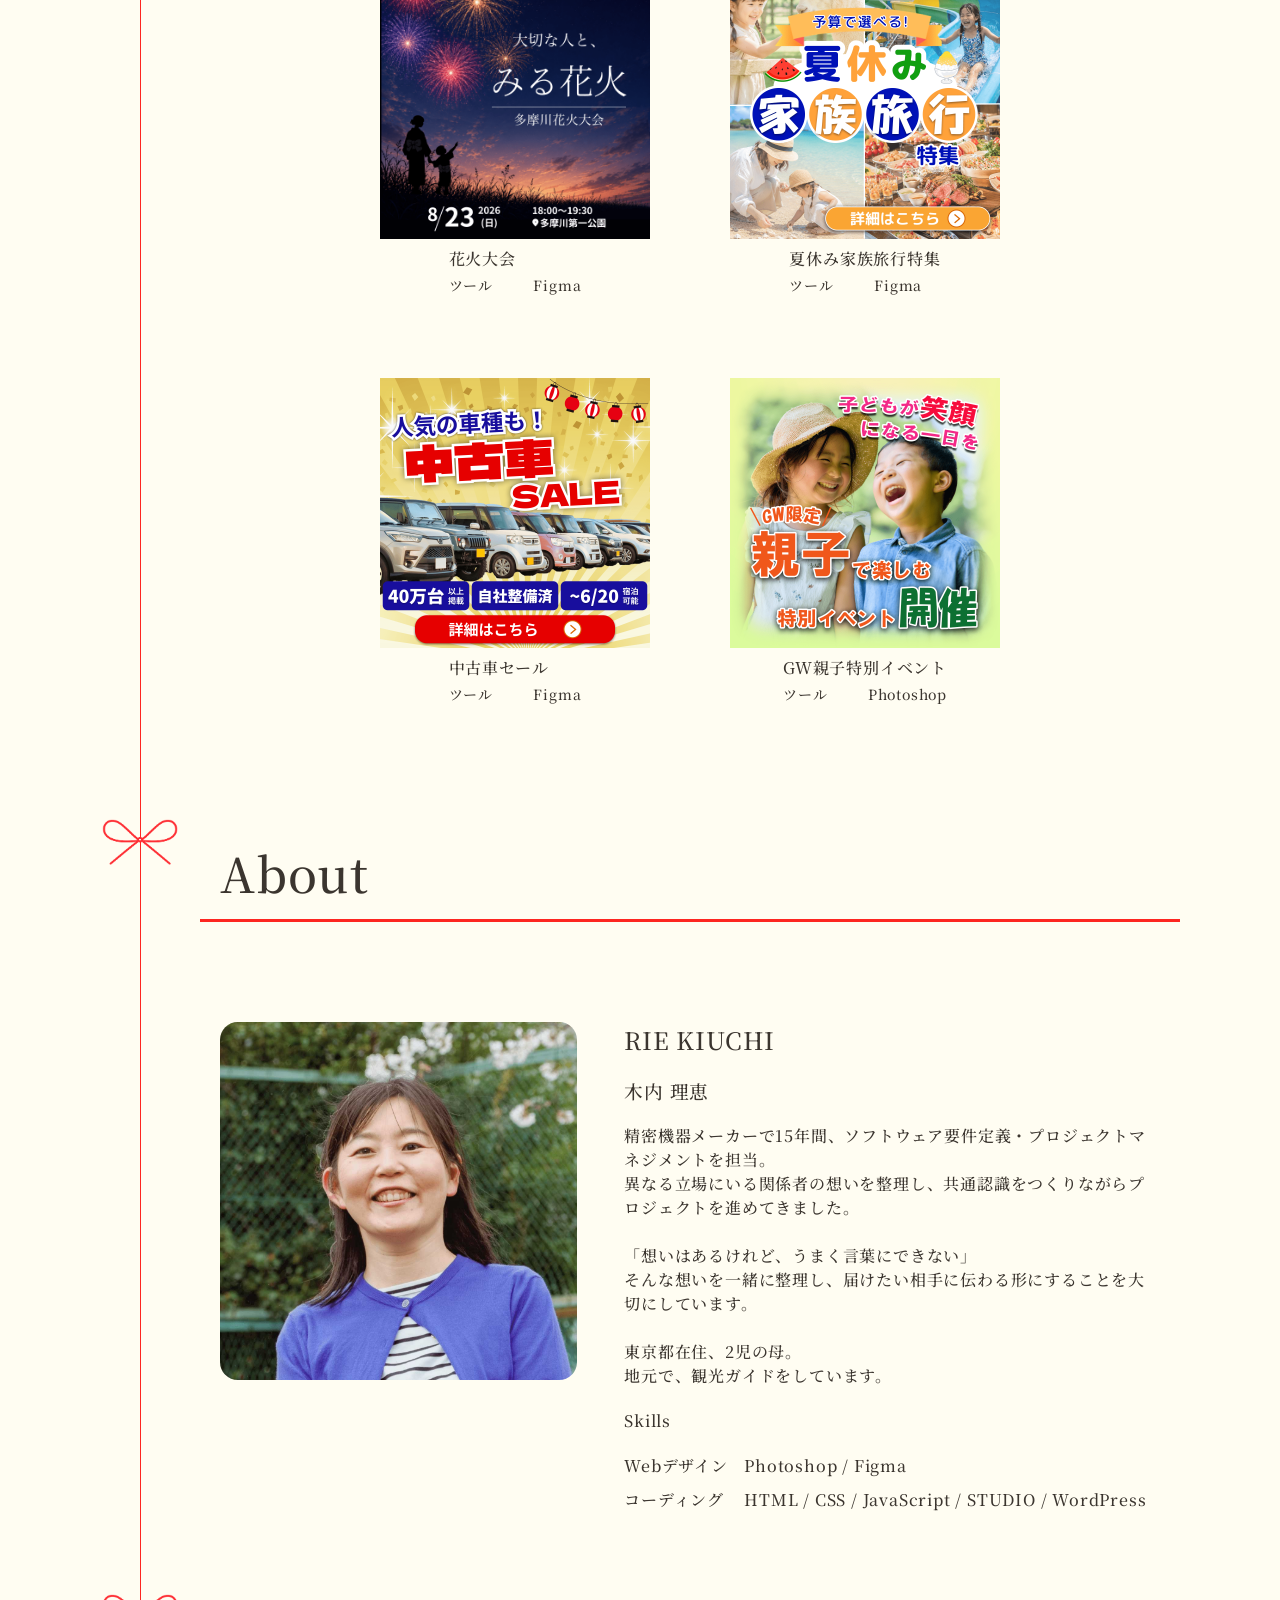
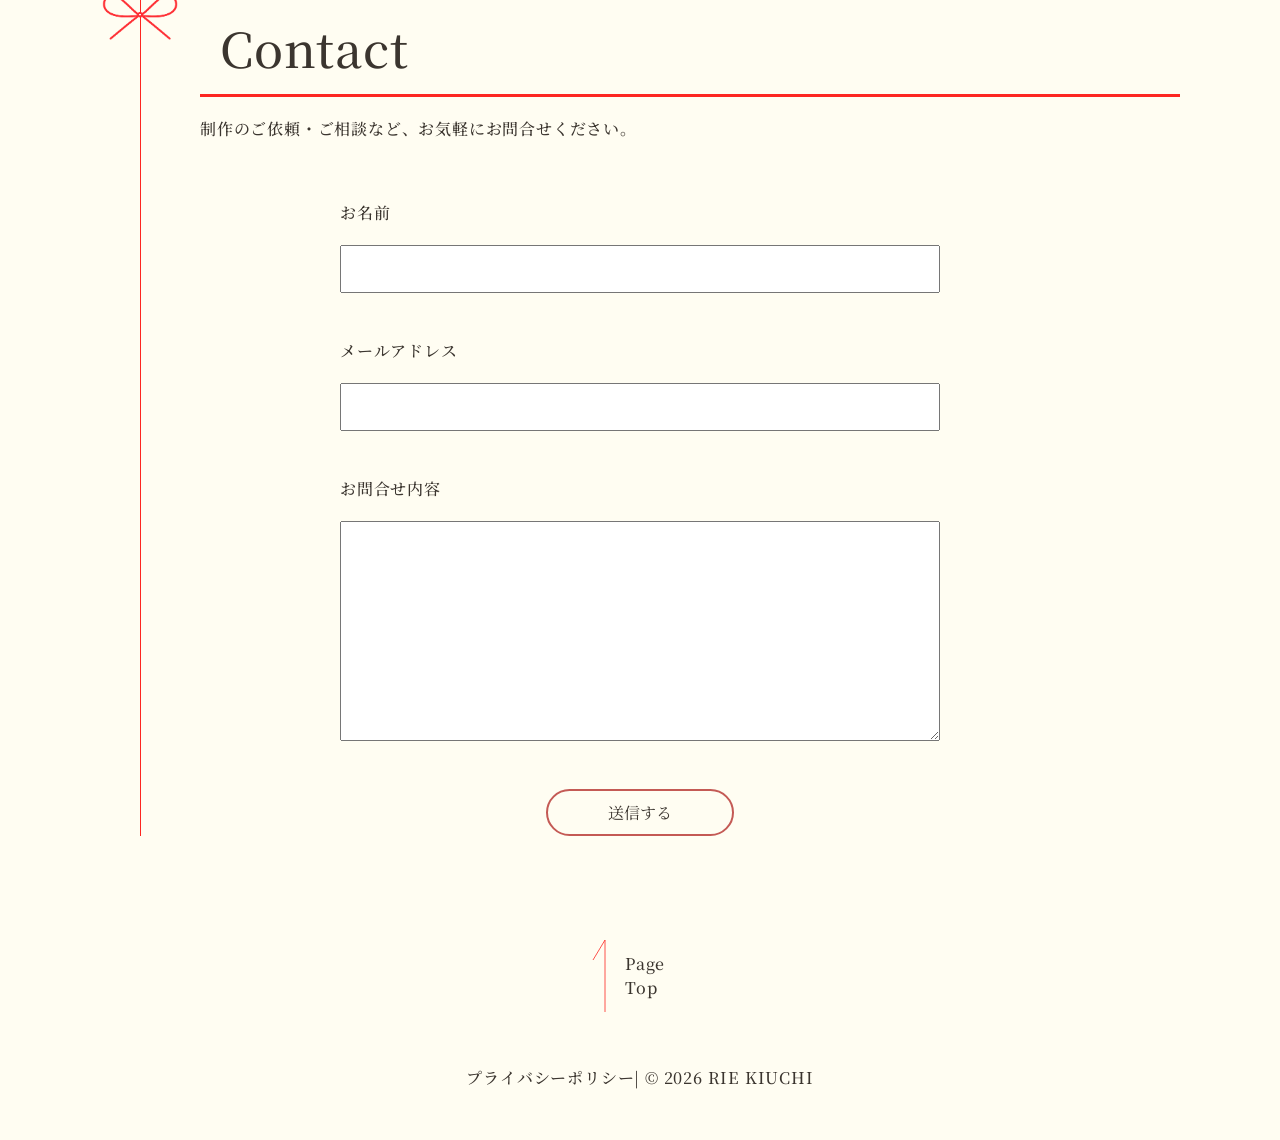
==== commit e5f9b6c0: "Works カードデザイン見直し" ====
--- a/index.html
+++ b/index.html
@@ -121,85 +121,110 @@
               </div>
               <img class="ribbon-pc" src="img/ribbon2.png" alt="リボン" />
 
-              <h3 class="works-title">Webサイト</h3>
               <div class="card-area">
                 <div class="cards-lp">
                   <img src="img/Fleur_PC.jpg" alt="花屋フルールつむぎHP" />
-                  <div class="card-title">フラワーショップ</div>
-                  <div class="card-tool">
-                    <span class="source">ツール</span>
-                    <span class="tool-tag">Wordpress / Swell</span>
+                  <div class="card-text">
+                    <div class="card-title">フラワーショップ ホームページ</div>
+                    <div class="card-tool">
+                      <span class="source">ツール</span>
+                      <span class="tool-tag">Wordpress / Swell</span>
+                    </div>
                   </div>
                   <div class="card-visit">
-                    <a class="card-visit-button" href="https://musashino-tsumugi.com/fleur-tsumugi/">Webサイトを見る</a>
+                    <a
+                      class="card-visit-button"
+                      href="https://musashino-tsumugi.com/fleur-tsumugi/"
+                      >Webサイトを見る</a
+                    >
                   </div>
                 </div>
               </div>
               <div class="card-area">
                 <div class="cards-lp">
                   <img src="img/fuchu-lp-pc.jpg" alt="まち歩きイベントLP" />
-                  <div class="card-title">まちあるきイベントLP</div>
-                  <div class="card-tool">
-                    <span class="source">ツール</span>
-                    <span class="tool-tag">Wordpress / Swell</span>
+                  <div class="card-text">
+                    <div class="card-title">まちあるきイベント 宣伝ページ</div>
+                    <div class="card-tool">
+                      <span class="source">ツール</span>
+                      <span class="tool-tag">HTML / CSS</span>
+                    </div>
                   </div>
                   <div class="card-visit">
-                    <a class="card-visit-button" href="https://musashino-tsumugi.com/demo-fuchu-lp/">Webサイトを見る</a>
+                    <a
+                      class="card-visit-button"
+                      href="https://musashino-tsumugi.com/demo-fuchu-lp/"
+                      >Webサイトを見る</a
+                    >
                   </div>
                 </div>
               </div>
               <div class="card-area">
                 <div class="cards-lp">
                   <img src="img/clinic.jpg" alt="歯科クリニックHP" />
-                  <div class="card-title">歯科クリニック</div>
-                  <div class="card-tool">
-                    <span class="source">ツール</span>
-                    <span class="tool-tag">Wordpress / Original</span>
+                  <div class="card-text">
+                    <div class="card-title">歯科クリニック ホームページ</div>
+                    <div class="card-tool">
+                      <span class="source">ツール</span>
+                      <span class="tool-tag">Wordpress / Original</span>
+                    </div>
                   </div>
                   <div class="card-visit">
-                    <a class="card-visit-button" href="https://musashino-tsumugi.com/dental-site/">Webサイトを見る</a>
-                  </div>
-                </div>
-              </div>
-              <h3 class="works-title">バナー</h3>
+                    <a
+                      class="card-visit-button"
+                      href="https://musashino-tsumugi.com/dental-site/"
+                      >Webサイトを見る</a
+                    >
+                  </div>
+                </div>
+              </div>
+
               <div class="card-area">
                 <div class="cards-banner">
                   <img
                     src="img/14771_kiuchirie_01_fireworks.png"
                     alt="花火大会"
                   />
-                  <p>花火大会</p>
-                  <p class="card-tool">
-                    <span class="source">ツール</span
-                    ><span class="tool-tag">Figma</span>
-                  </p>
+                  <div class="card-text">
+                    <div class="card-title">花火大会</div>
+                    <div class="card-tool">
+                      <span class="source">ツール</span>
+                      <span class="tool-tag">Figma</span>
+                    </div>
+                  </div>
                 </div>
                 <div class="cards-banner">
                   <img src="img/14771_kiuchirie_01.png" alt="夏休み家族旅行" />
-                  <p>夏休み家族旅行特集</p>
-                  <p class="card-tool">
-                    <span class="source">ツール</span
-                    ><span class="tool-tag">Figma</span>
-                  </p>
+                  <div class="card-text">
+                    <div class="card-title">夏休み家族旅行特集</div>
+                    <div class="card-tool">
+                      <span class="source">ツール</span>
+                      <span class="tool-tag">Figma</span>
+                    </div>
+                  </div>
                 </div>
                 <div class="cards-banner">
                   <img src="img/14771_kiuchirie_02.png" alt="中古車セール" />
-                  <p>中古車セール</p>
-                  <p class="card-tool">
-                    <span class="source">ツール</span>
-                    <span class="tool-tag">Figma</span>
-                  </p>
+                  <div class="card-text">
+                    <div class="card-title">中古車セール</div>
+                    <div class="card-tool">
+                      <span class="source">ツール</span>
+                      <span class="tool-tag">Figma</span>
+                    </div>
+                  </div>
                 </div>
                 <div class="cards-banner">
                   <img
                     src="img/BW_banner_yellow_r2.png"
                     alt="GW親子特別イベント"
                   />
-                  <p>GW親子特別イベント</p>
-                  <p class="card-tool">
-                    <span class="source">ツール</span>
-                    <span class="tool-tag">Photoshop</span>
-                  </p>
+                  <div class="card-text">
+                    <div class="card-title">GW親子特別イベント</div>
+                    <div class="card-tool">
+                      <span class="source">ツール</span>
+                      <span class="tool-tag">Photoshop</span>
+                    </div>
+                  </div>
                 </div>
               </div>
             </div>
@@ -280,7 +305,12 @@
                     <label for="yourname">お名前</label>
                   </div>
                   <div class="table-input">
-                    <input type="text" name="yourname" id="yourname" class="form-input" />
+                    <input
+                      type="text"
+                      name="yourname"
+                      id="yourname"
+                      class="form-input"
+                    />
                     <p class="error-message"></p>
                   </div>
                 </div>
@@ -289,7 +319,12 @@
                     <label for="email">メールアドレス</label>
                   </div>
                   <div class="table-input">
-                    <input type="email" name="email" id="email" class="form-input" />
+                    <input
+                      type="email"
+                      name="email"
+                      id="email"
+                      class="form-input"
+                    />
                     <p class="error-message"></p>
                   </div>
                 </div>
@@ -298,7 +333,11 @@
                     <label for="message">お問合せ内容</label>
                   </div>
                   <div class="table-input">
-                    <textarea name="message" id="message" class="form-textarea"></textarea>
+                    <textarea
+                      name="message"
+                      id="message"
+                      class="form-textarea"
+                    ></textarea>
                     <p class="error-message"></p>
                   </div>
                 </div>
--- a/css/style.css
+++ b/css/style.css
@@ -3,9 +3,8 @@
   --ribbon-color: #FD2621;
   --button-color: #C45A55;
   --text-color: #3B352F;
-  --text-color-tool:#7a4b34;
-  --font-body: "Noto Serif JP", "Hiragino Mincho ProN", "Yu Mincho", serif;
-  --font-display: "Shippori Mincho", "Hiragino Mincho ProN", "Yu Mincho", serif; /* FV用 */
+  --font-body: "Noto Serif JP", "Yu Mincho", serif;
+  --font-display: "Shippori Mincho", "Yu Mincho", serif; /* FV用 */
   --fontsize-button: 16px;
   --thread-space: 100px; /* 糸のレーンを左に100px確保している */
   --thread-left: 40px; /* 糸が引かれている左からの位置*/
@@ -240,7 +239,6 @@
 
 .message-title {
     font-size: 28px;
-    font-weight: 400;
 }
 
 .my-name {
@@ -267,10 +265,14 @@
     margin-bottom: 40px;
 }
 
+.card-text {
+    width: fit-content;
+    margin-inline: auto;
+    margin-top: 8px;
+}
+
 .card-title {
-    font-size: 20px;
-    font-weight: 400;
-    margin-bottom: 8px;
+    margin-bottom: 4px;
 }
 
 .cards-lp{
@@ -286,7 +288,14 @@
 }
 
 .cards-banner > img {
+    display: block;
+    margin-inline: auto;
     width: 90%;
+}
+
+.card-tool {
+    margin-bottom: 32px;
+    font-size: 14px;
 }
 
 .source {
@@ -294,11 +303,6 @@
     width: 80px;
 }
 
-.card-tool {
-    margin-bottom: 32px;
-    color: var(--text-color-tool);
-}
-
 .card-visit {
     text-align: center;
     margin-bottom: 32px;
@@ -306,11 +310,14 @@
 
 .card-visit-button {
     font-size: var(--fontsize-button);
-    padding: 8px 32px;
-}
-
-.tool-tag {
-    padding: 2px 16px;
+    padding: 8px 24px;
+    border: 1px solid var(--button-color);
+    border-radius: 30px;
+    /*
+        border-top: 1px solid var(--button-color);
+    border-bottom: 1px solid var(--button-color);
+    */
+
 }
 
 /* About */
@@ -422,7 +429,6 @@
 
 .policy-title {
     font-size: 40px;
-    font-weight: 500;
     margin: 0 0 40px;
     padding-bottom: 16px;
     border-bottom: solid 3px var(--ribbon-color);
@@ -439,7 +445,6 @@
 
 .policy-heading {
     font-size: 22px;
-    font-weight: 500;
     margin: 0 0 16px;
     padding-bottom: 8px;
     border-bottom: solid 2px var(--ribbon-color);
@@ -447,7 +452,6 @@
 
 .policy-subheading {
     font-size: 18px;
-    font-weight: 500;
     margin: 24px 0 12px;
 }
 
@@ -651,6 +655,7 @@
     .cards-lp,
     .cards-banner{
         width: 80%;
+        min-width: 300px;
     }
 
     .cards-lp a {
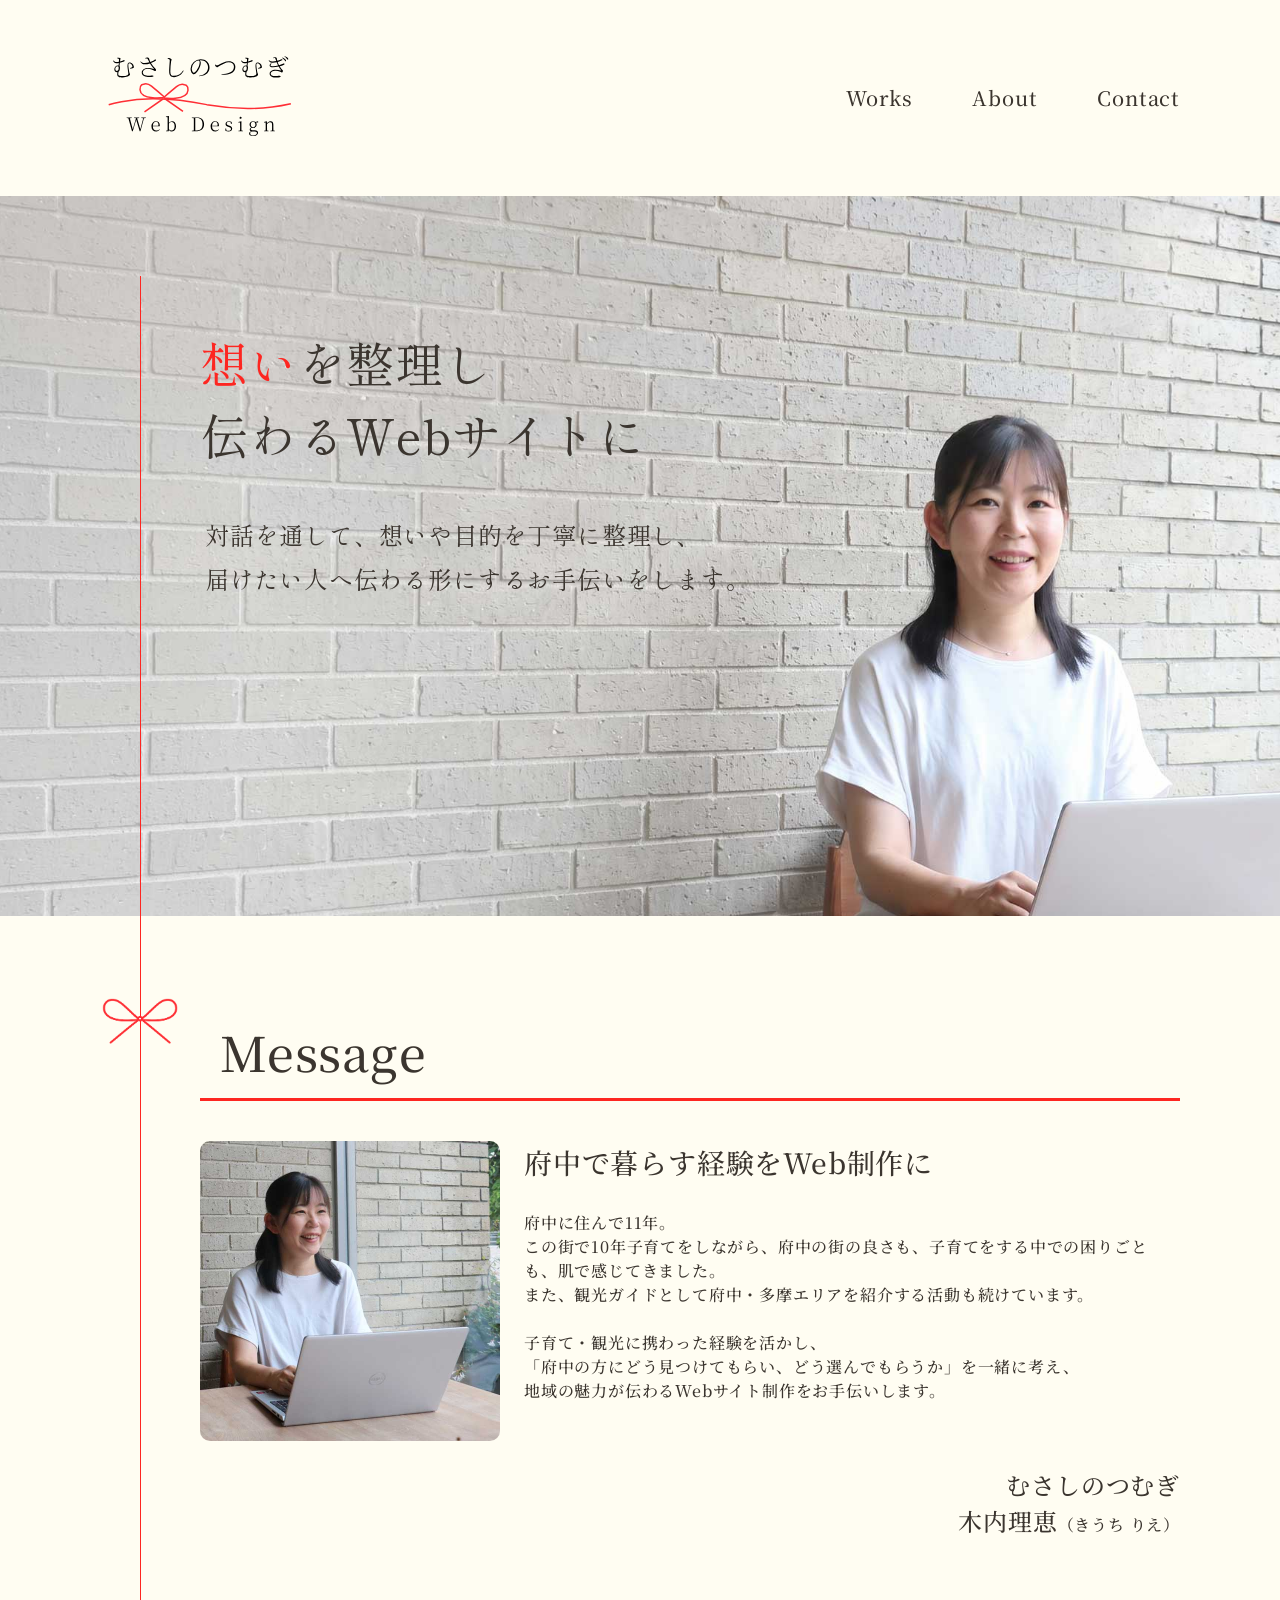
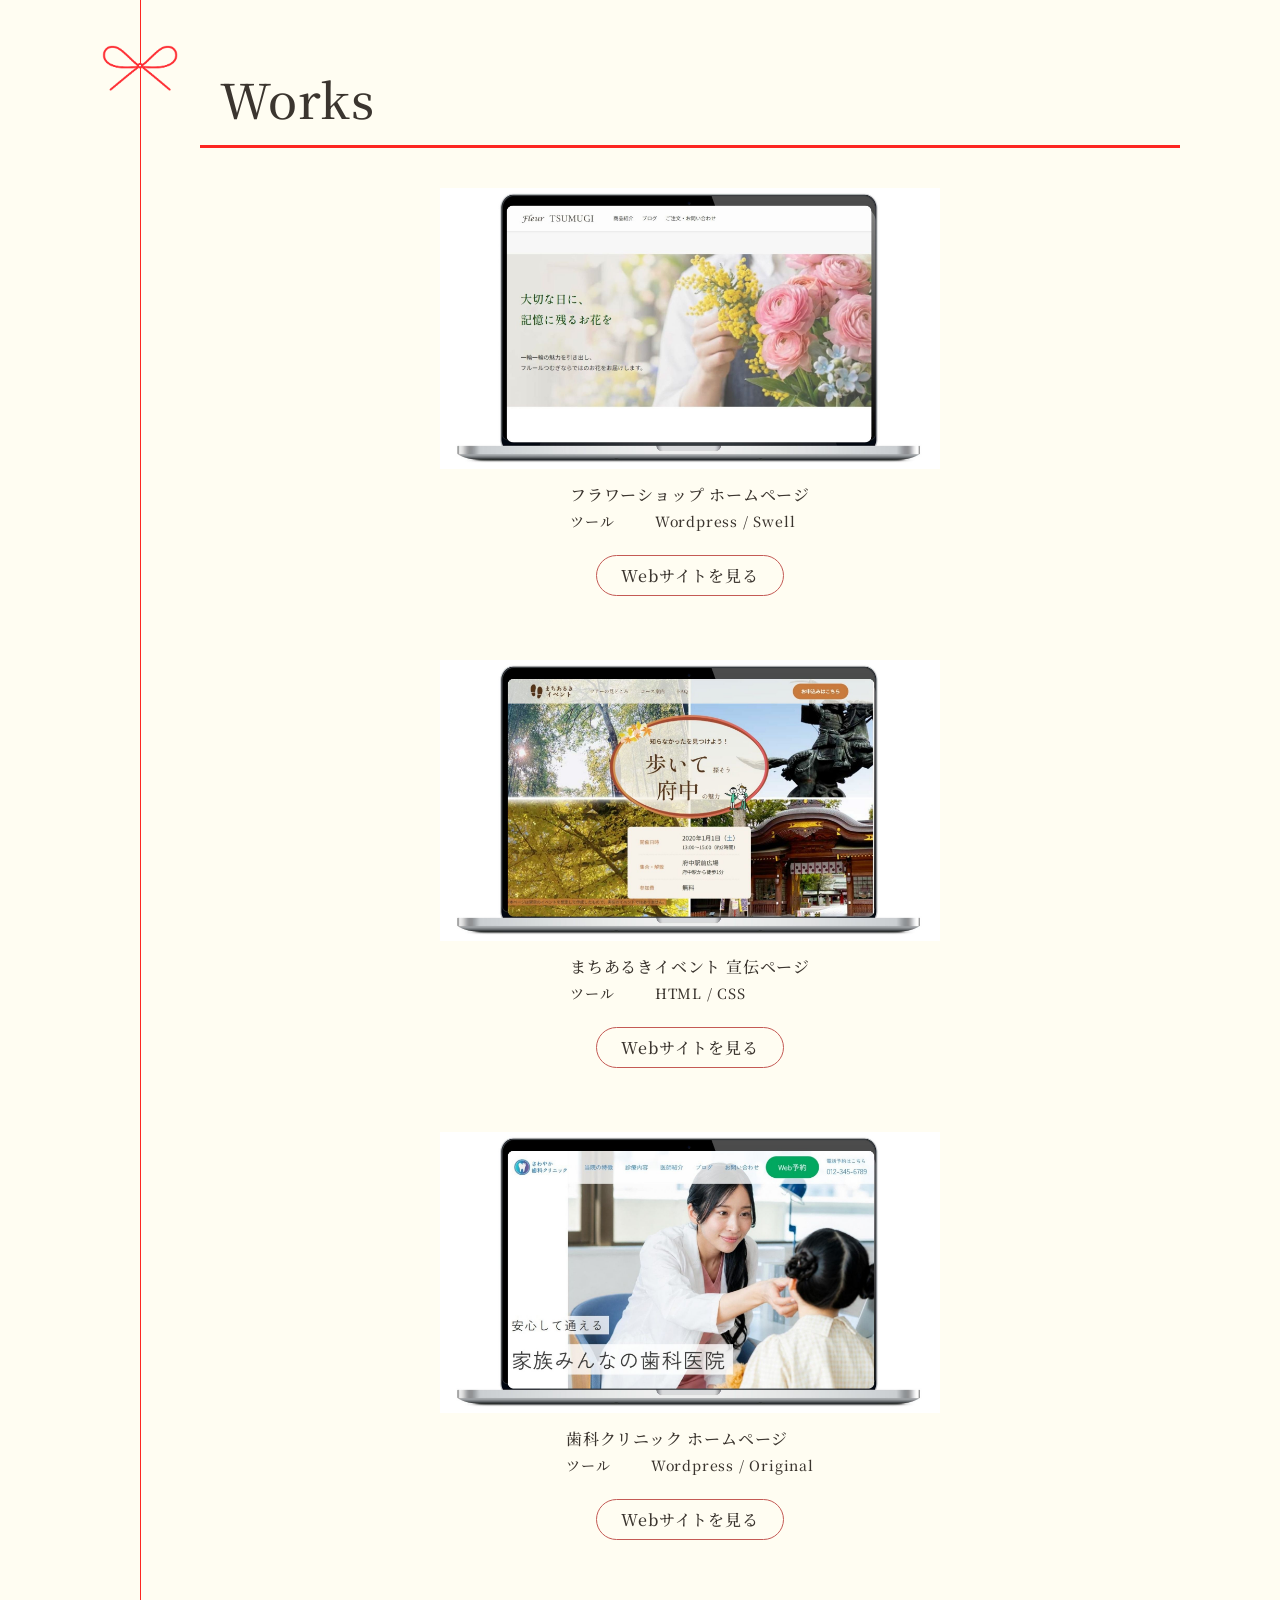
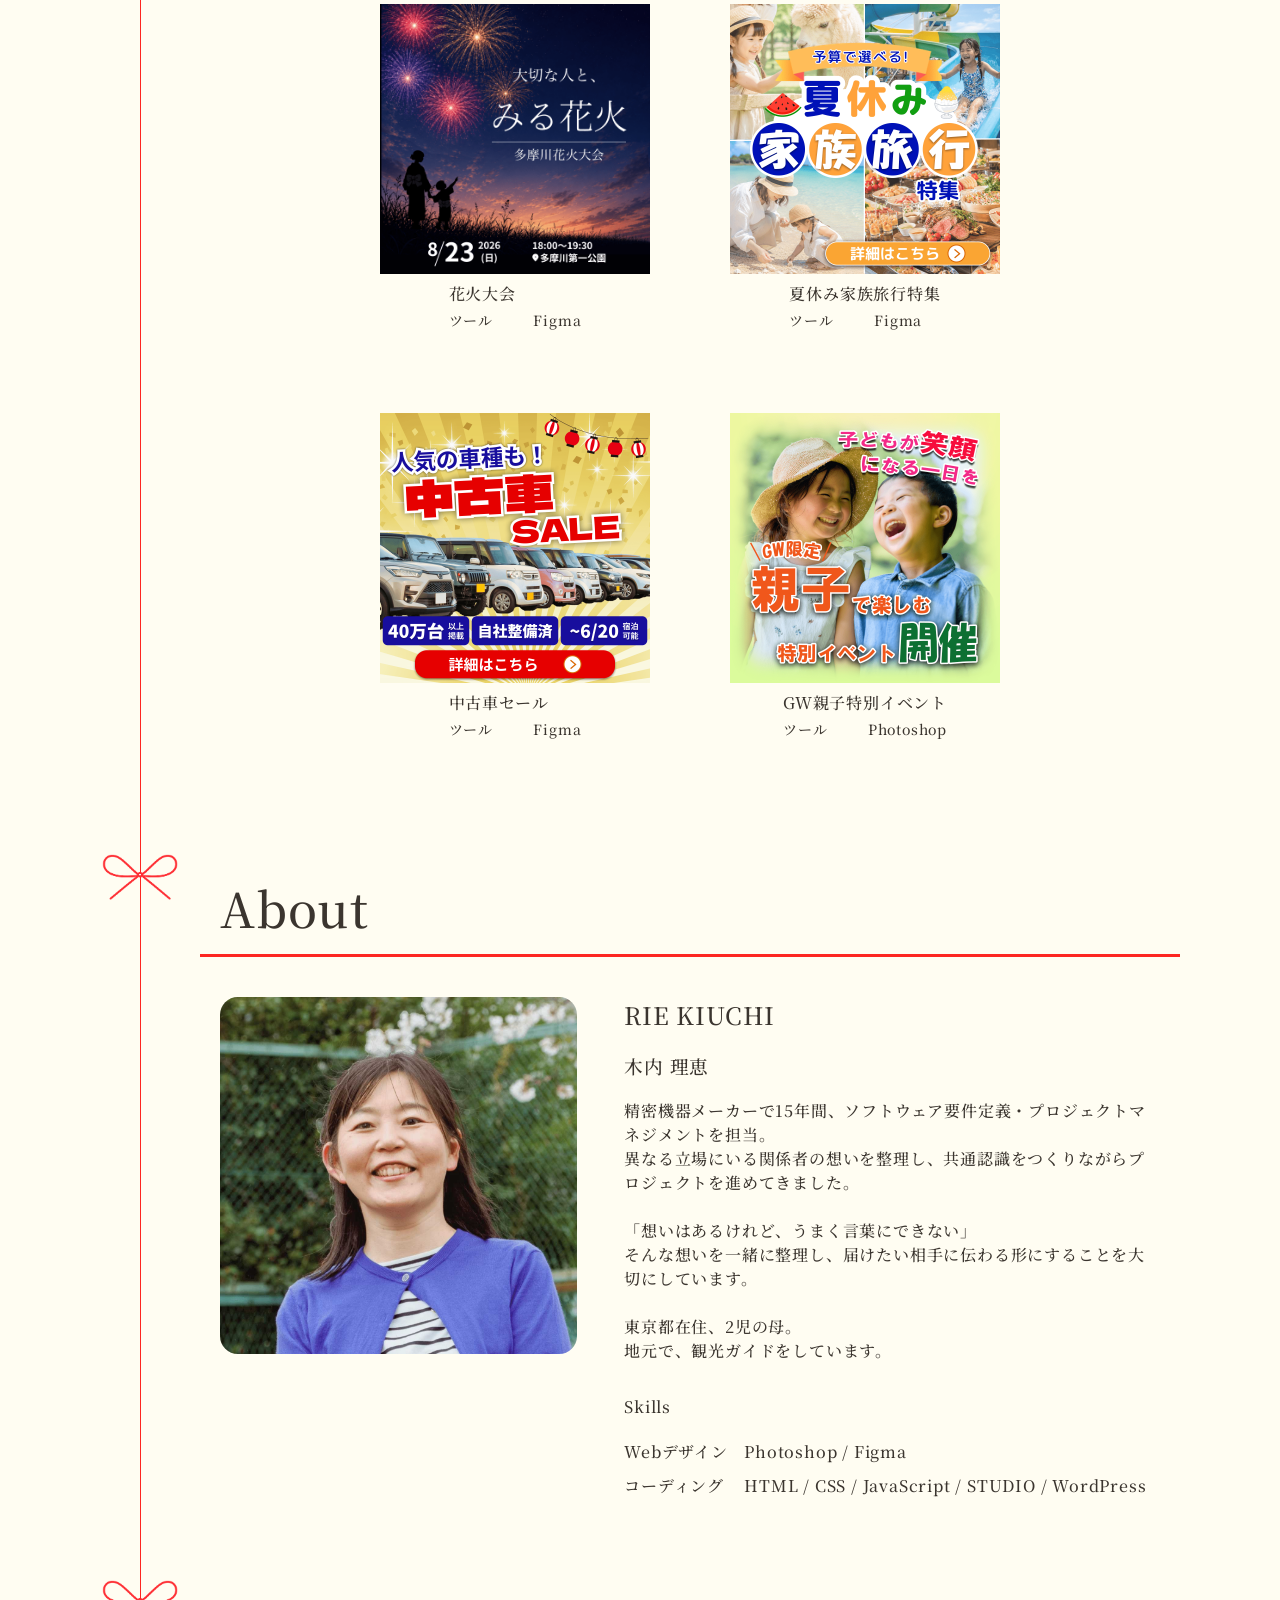
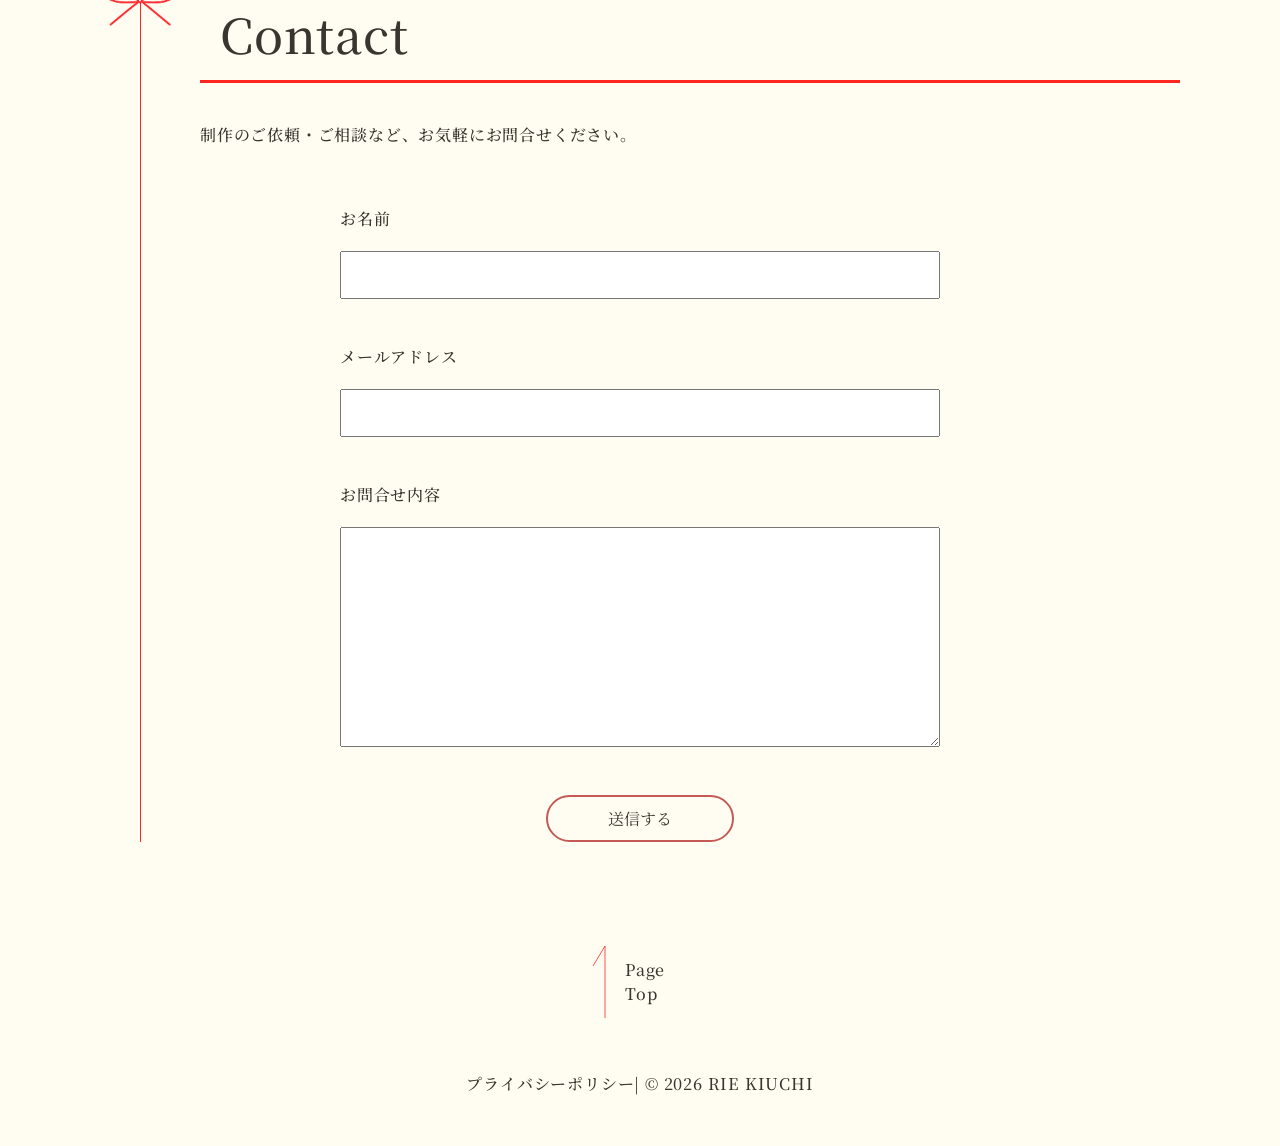
==== commit d575fb39: "花屋サイトの画像差し替え、aboutの余白調整" ====
--- a/index.html
+++ b/index.html
@@ -123,7 +123,7 @@
 
               <div class="card-area">
                 <div class="cards-lp">
-                  <img src="img/Fleur_PC.jpg" alt="花屋フルールつむぎHP" />
+                  <img src="img/fleur_tsumugi_pc.jpg" alt="花屋フルールつむぎHP" />
                   <div class="card-text">
                     <div class="card-title">フラワーショップ ホームページ</div>
                     <div class="card-tool">
@@ -249,7 +249,7 @@
                 <div class="about-text">
                   <h2>RIE KIUCHI</h2>
                   <h3>木内 理恵</h3>
-                  <p>
+                  <p class="about-text-content">
                     精密機器メーカーで15年間、ソフトウェア要件定義・プロジェクトマネジメントを担当。<br />
                     異なる立場にいる関係者の想いを整理し、共通認識をつくりながらプロジェクトを進めてきました。<br />
                     <br />
--- a/css/style.css
+++ b/css/style.css
@@ -6,8 +6,8 @@
   --font-body: "Noto Serif JP", "Yu Mincho", serif;
   --font-display: "Shippori Mincho", "Yu Mincho", serif; /* FV用 */
   --fontsize-button: 16px;
-  --thread-space: 100px; /* 糸のレーンを左に100px確保している */
-  --thread-left: 40px; /* 糸が引かれている左からの位置*/
+  --thread-space: 100px;
+  --thread-left: 40px;
 }
 
 * {
@@ -46,7 +46,7 @@
     font-size: 48px;
     text-align: left;
     margin-top: 100px;
-    margin-bottom: 20px;
+    margin-bottom: 40px;
     padding: 0 0 10px 20px;
     border-bottom: solid 3px var(--ribbon-color);
 }
@@ -219,7 +219,7 @@
     grid-template-areas:
         "photo contents"
         "photo name";
-    align-items: center;
+    align-items: start; /* 中央揃えだと文章量で写真の上端がずれるため上揃え */
     gap: 24px;
 }
 
@@ -239,6 +239,7 @@
 
 .message-title {
     font-size: 28px;
+    margin-top: 0; /* h3標準の上余白を消し、赤線下の余白をセクション間でそろえる */
 }
 
 .my-name {
@@ -325,7 +326,6 @@
 .about-container {
     display: flex;
     gap: 0 5%;
-    margin-top: 100px;
     padding: 0 20px;
 }
 
@@ -344,6 +344,10 @@
 
 .about-text > h2 {
     margin: 0;
+}
+
+.about-text-content {
+    margin-bottom: 32px;
 }
 
 .skill-grid {
